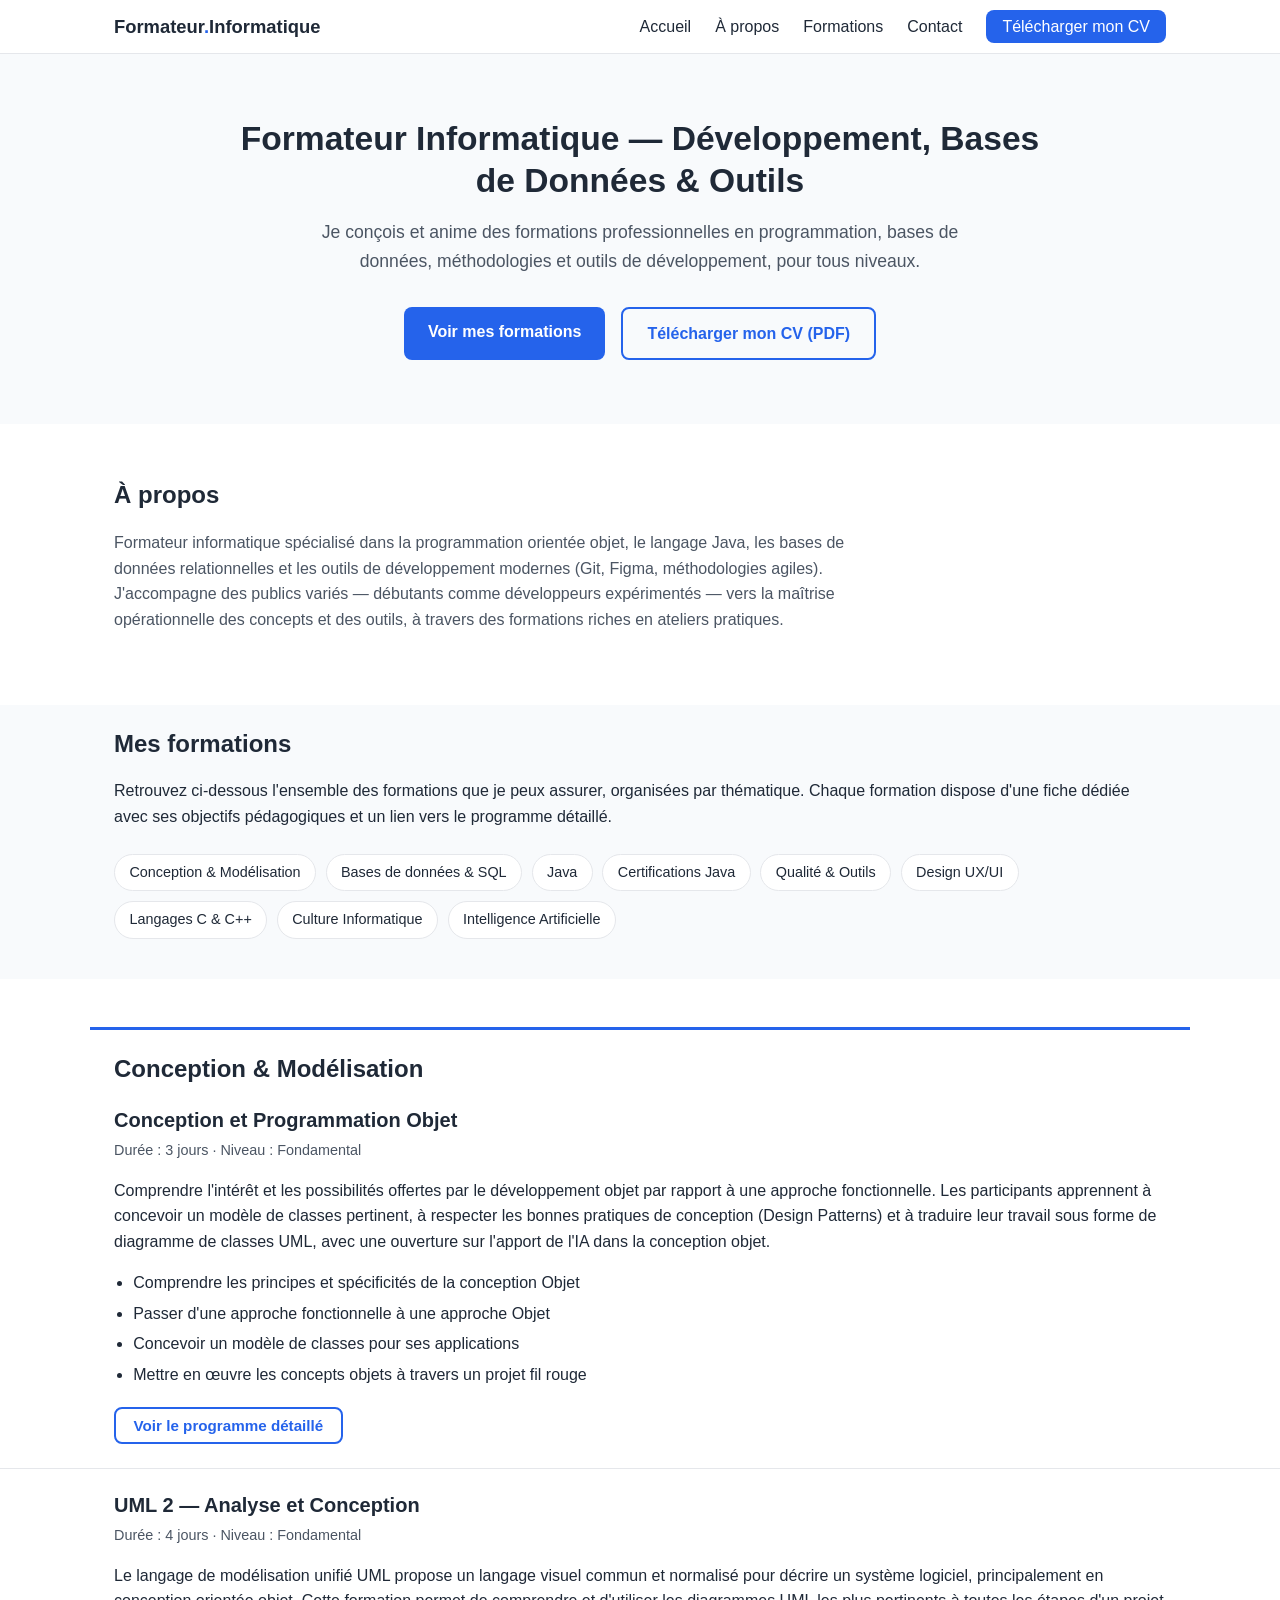
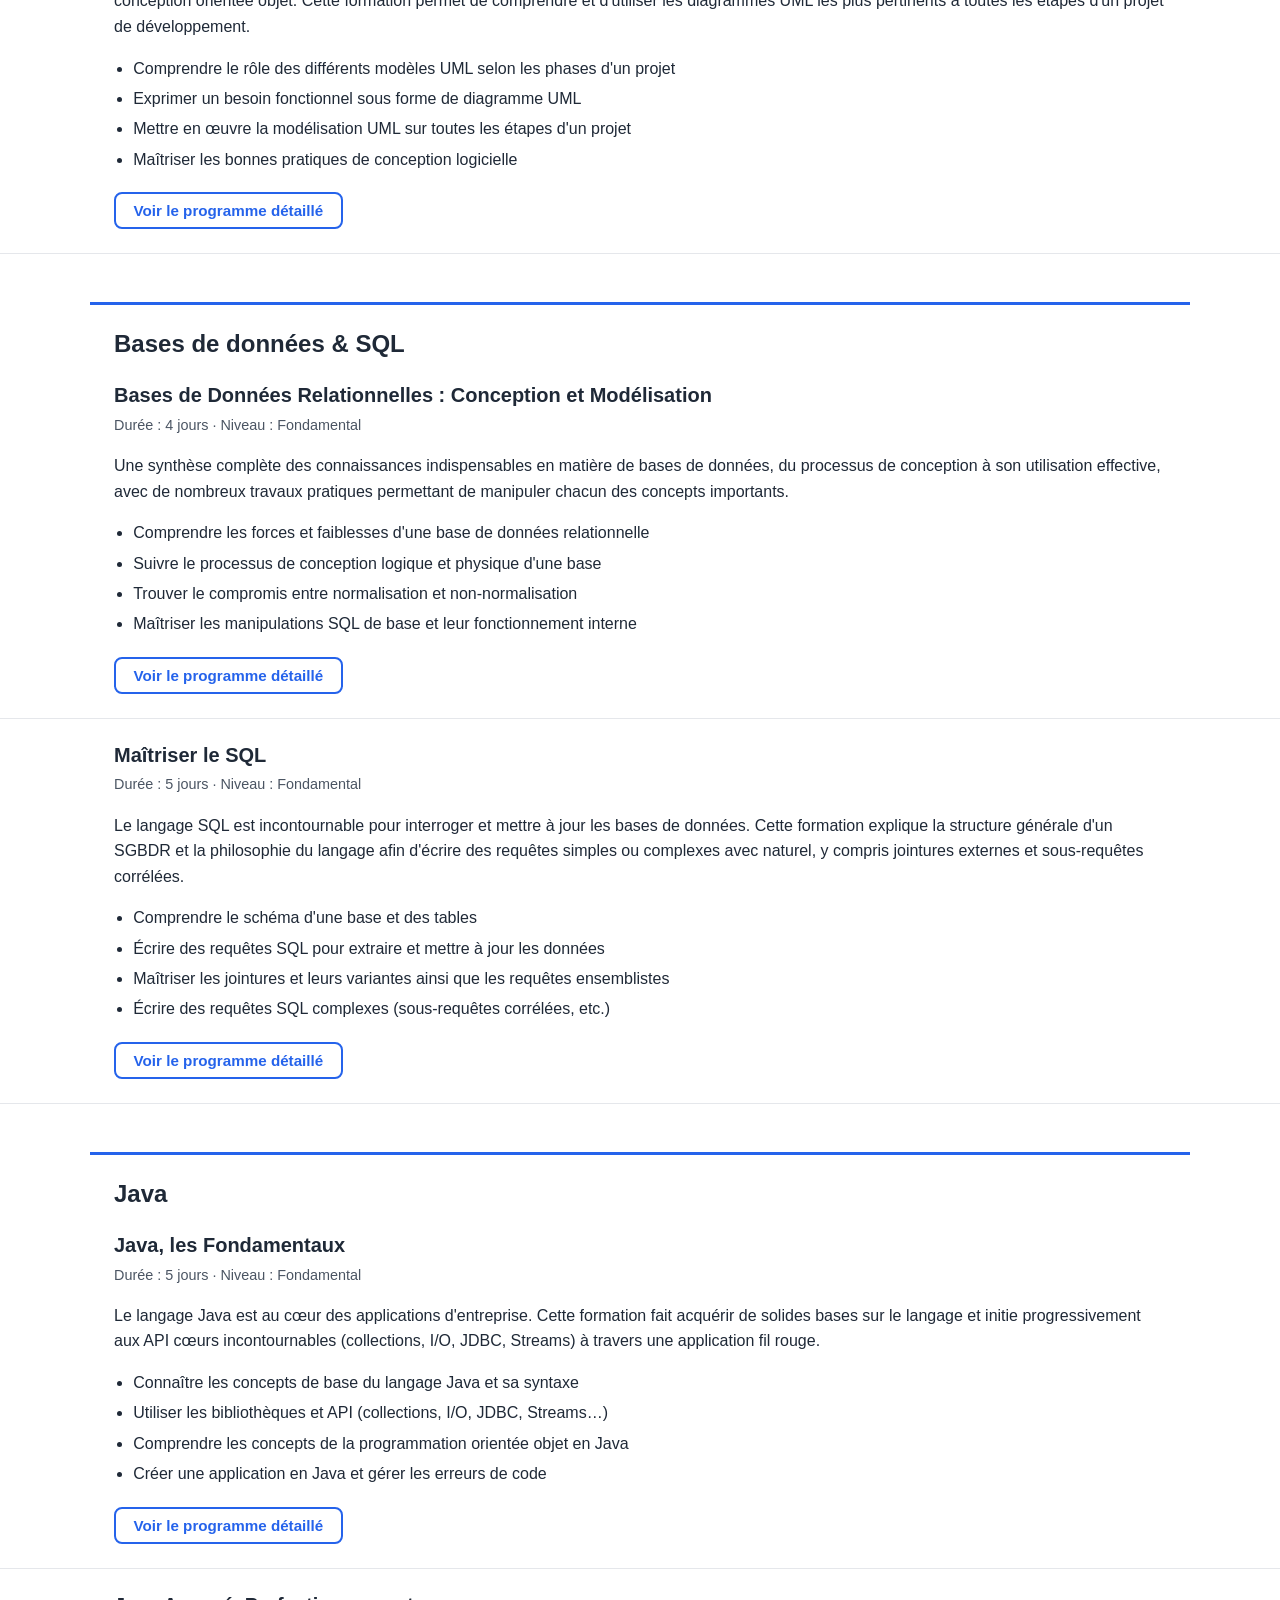
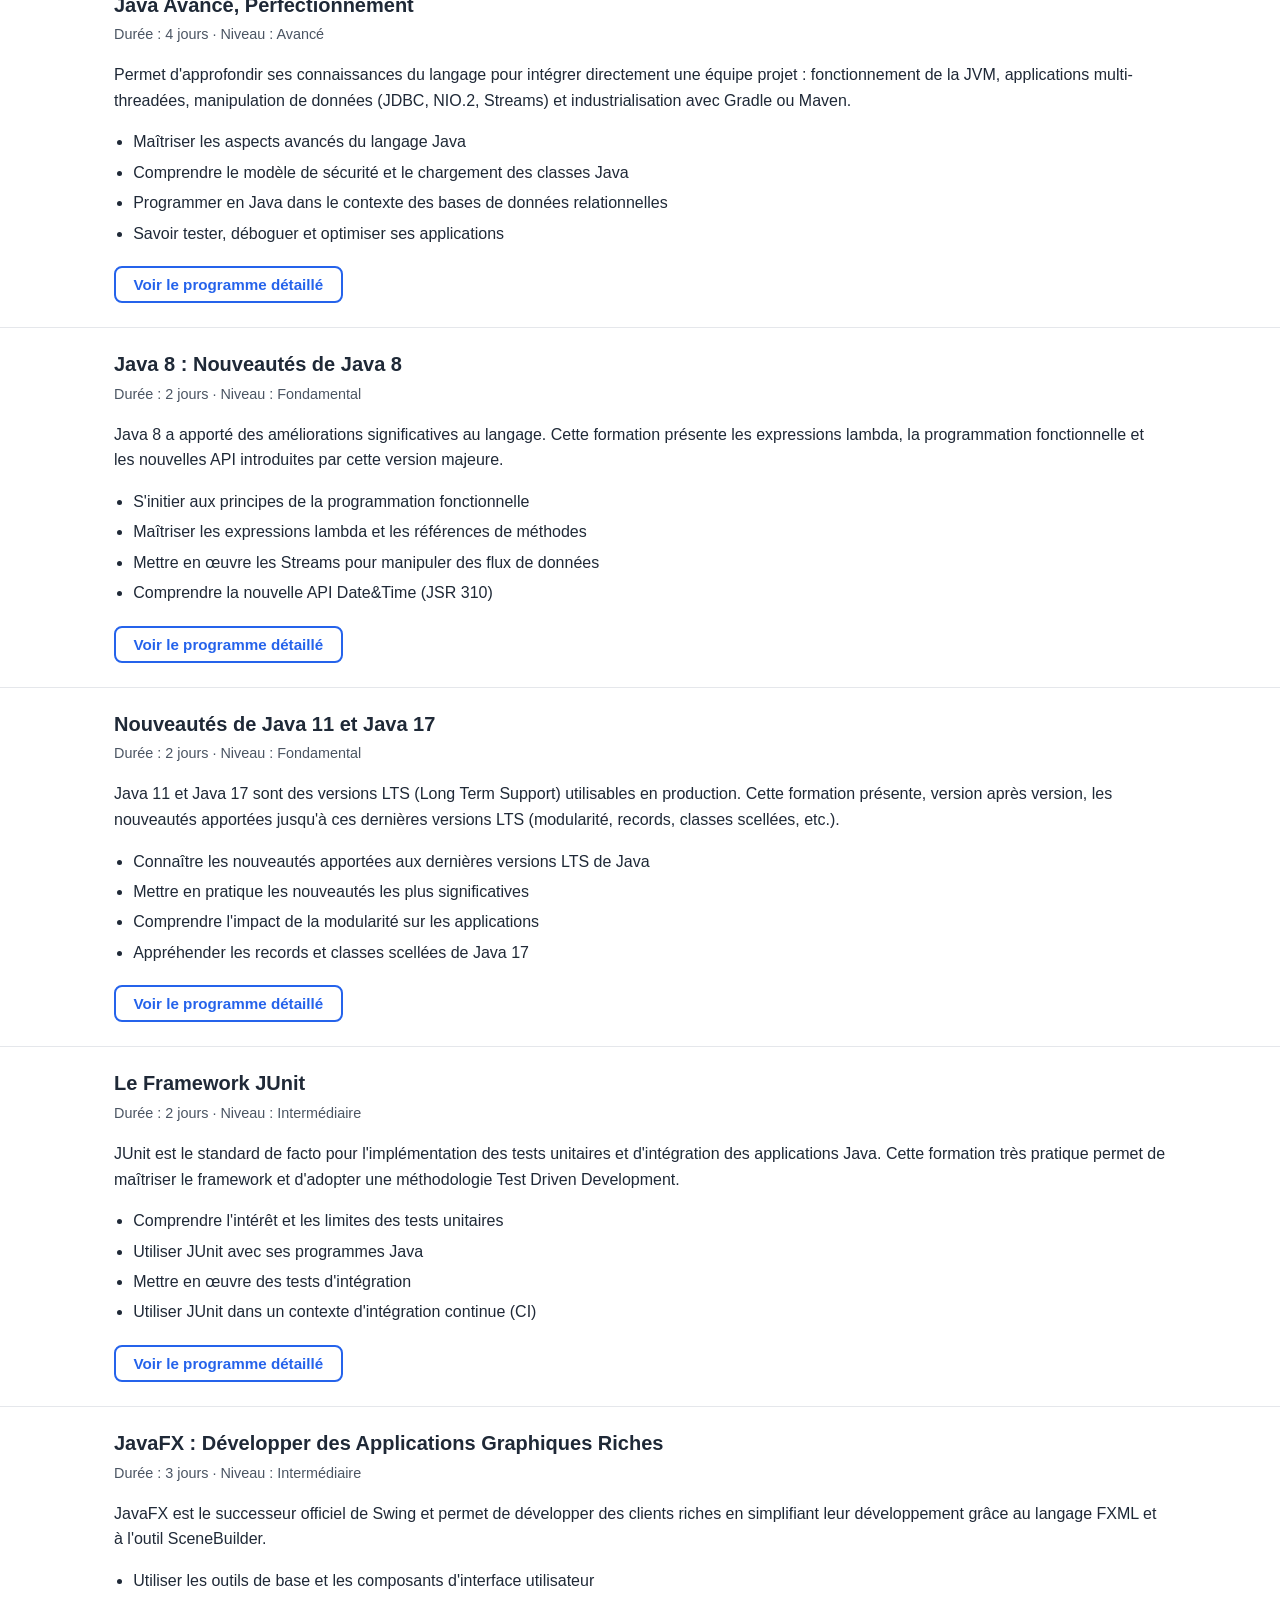
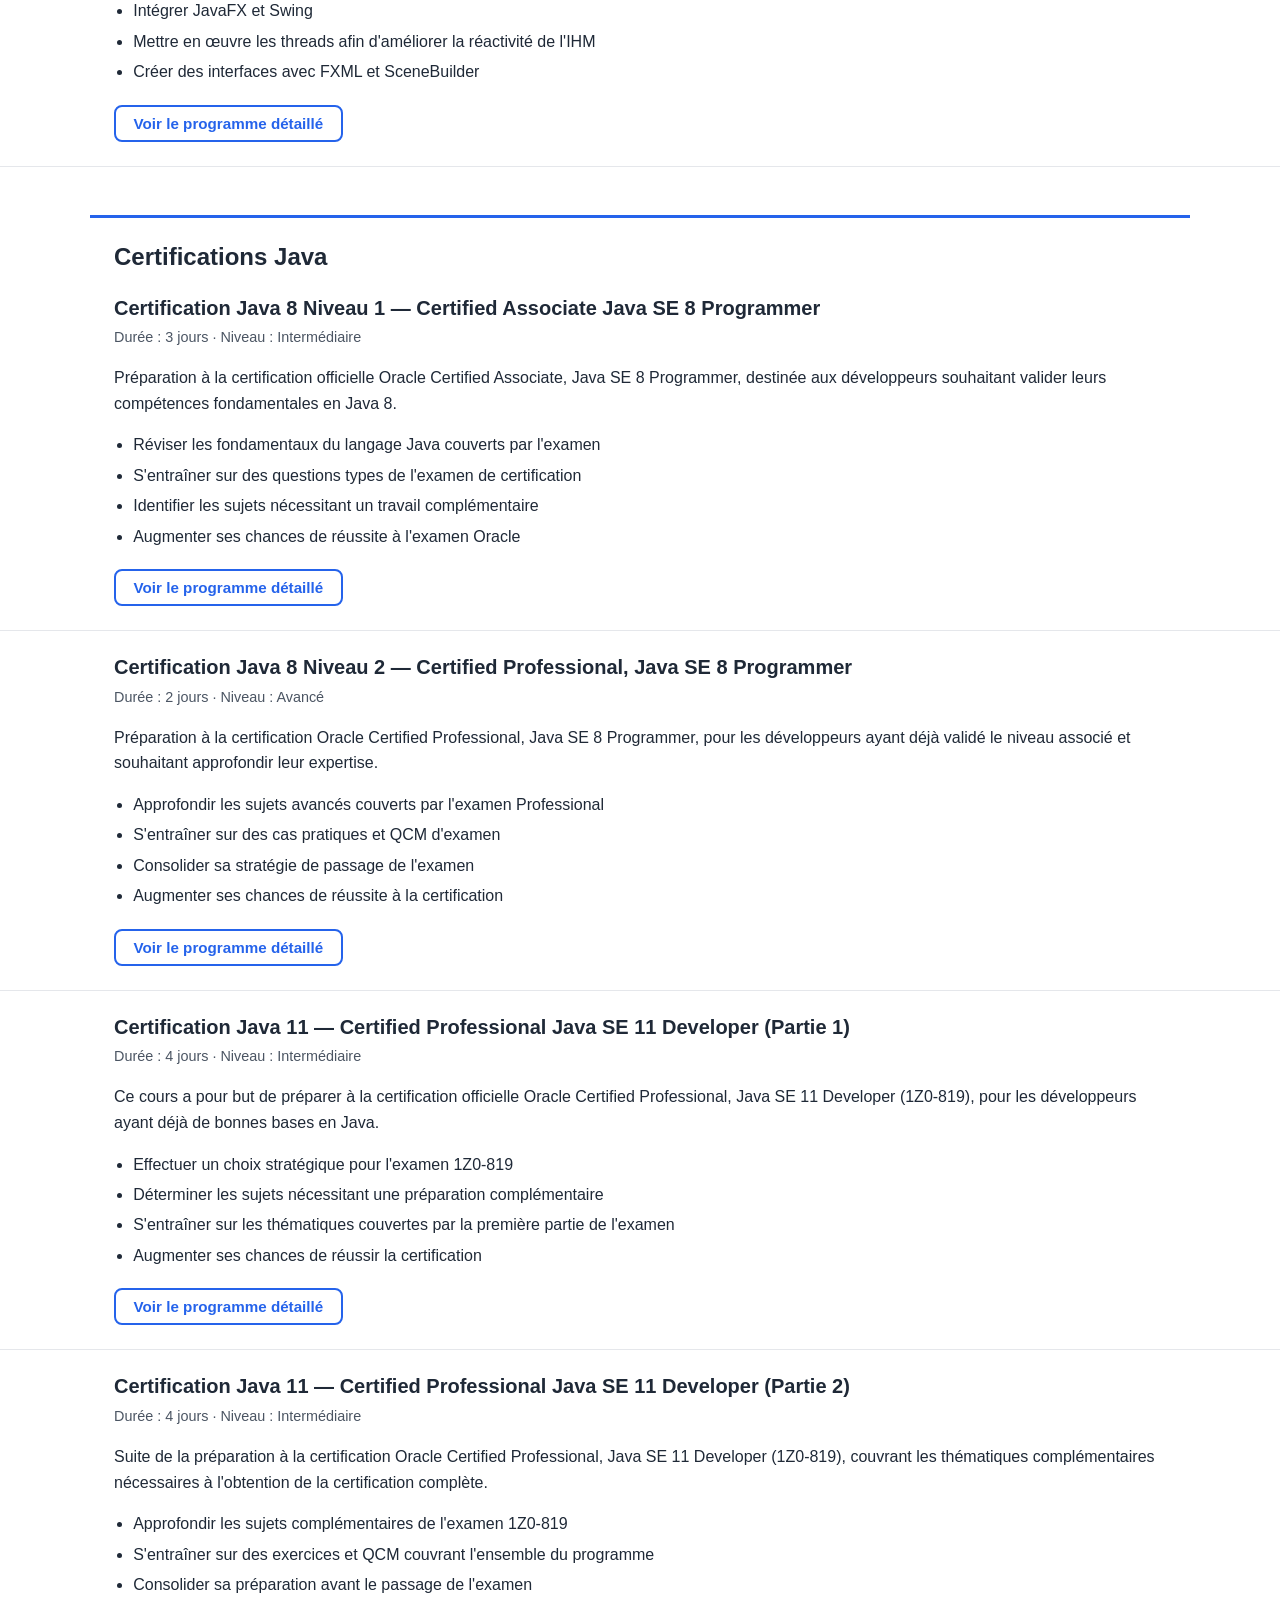
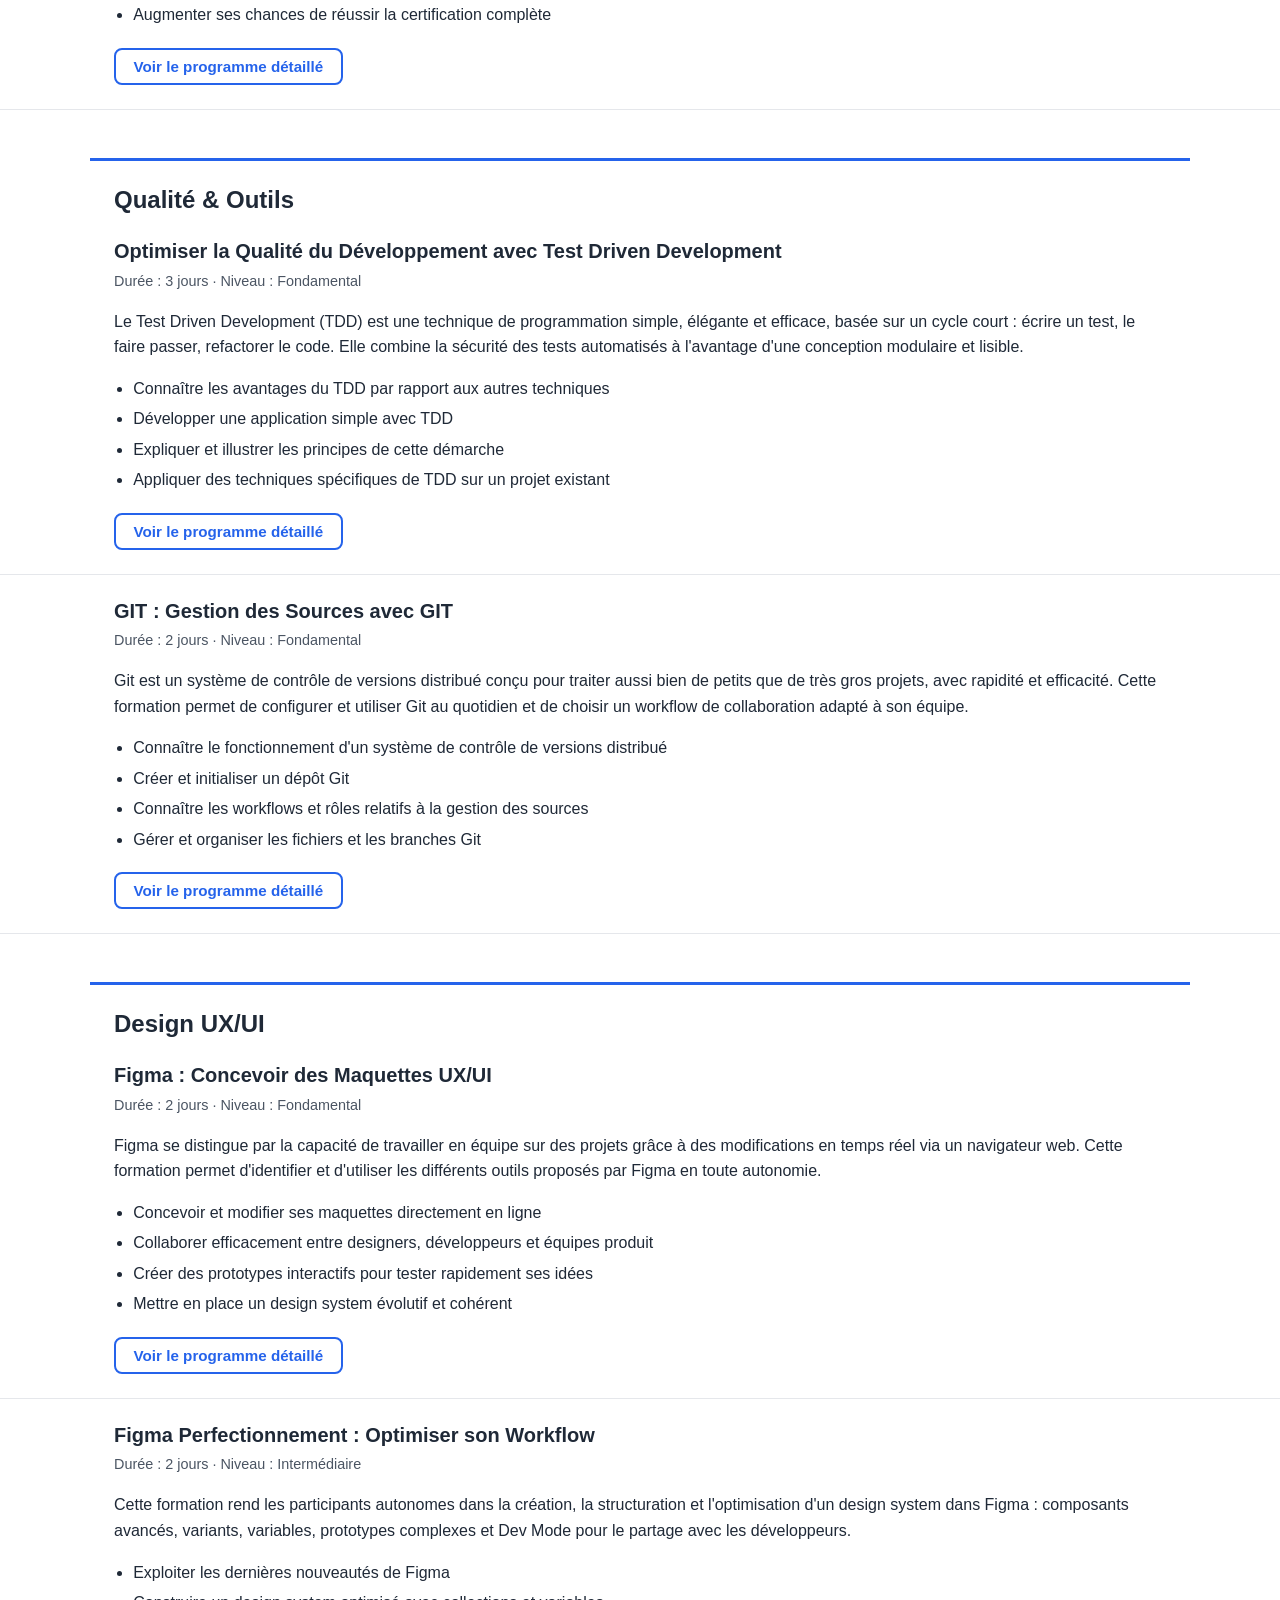
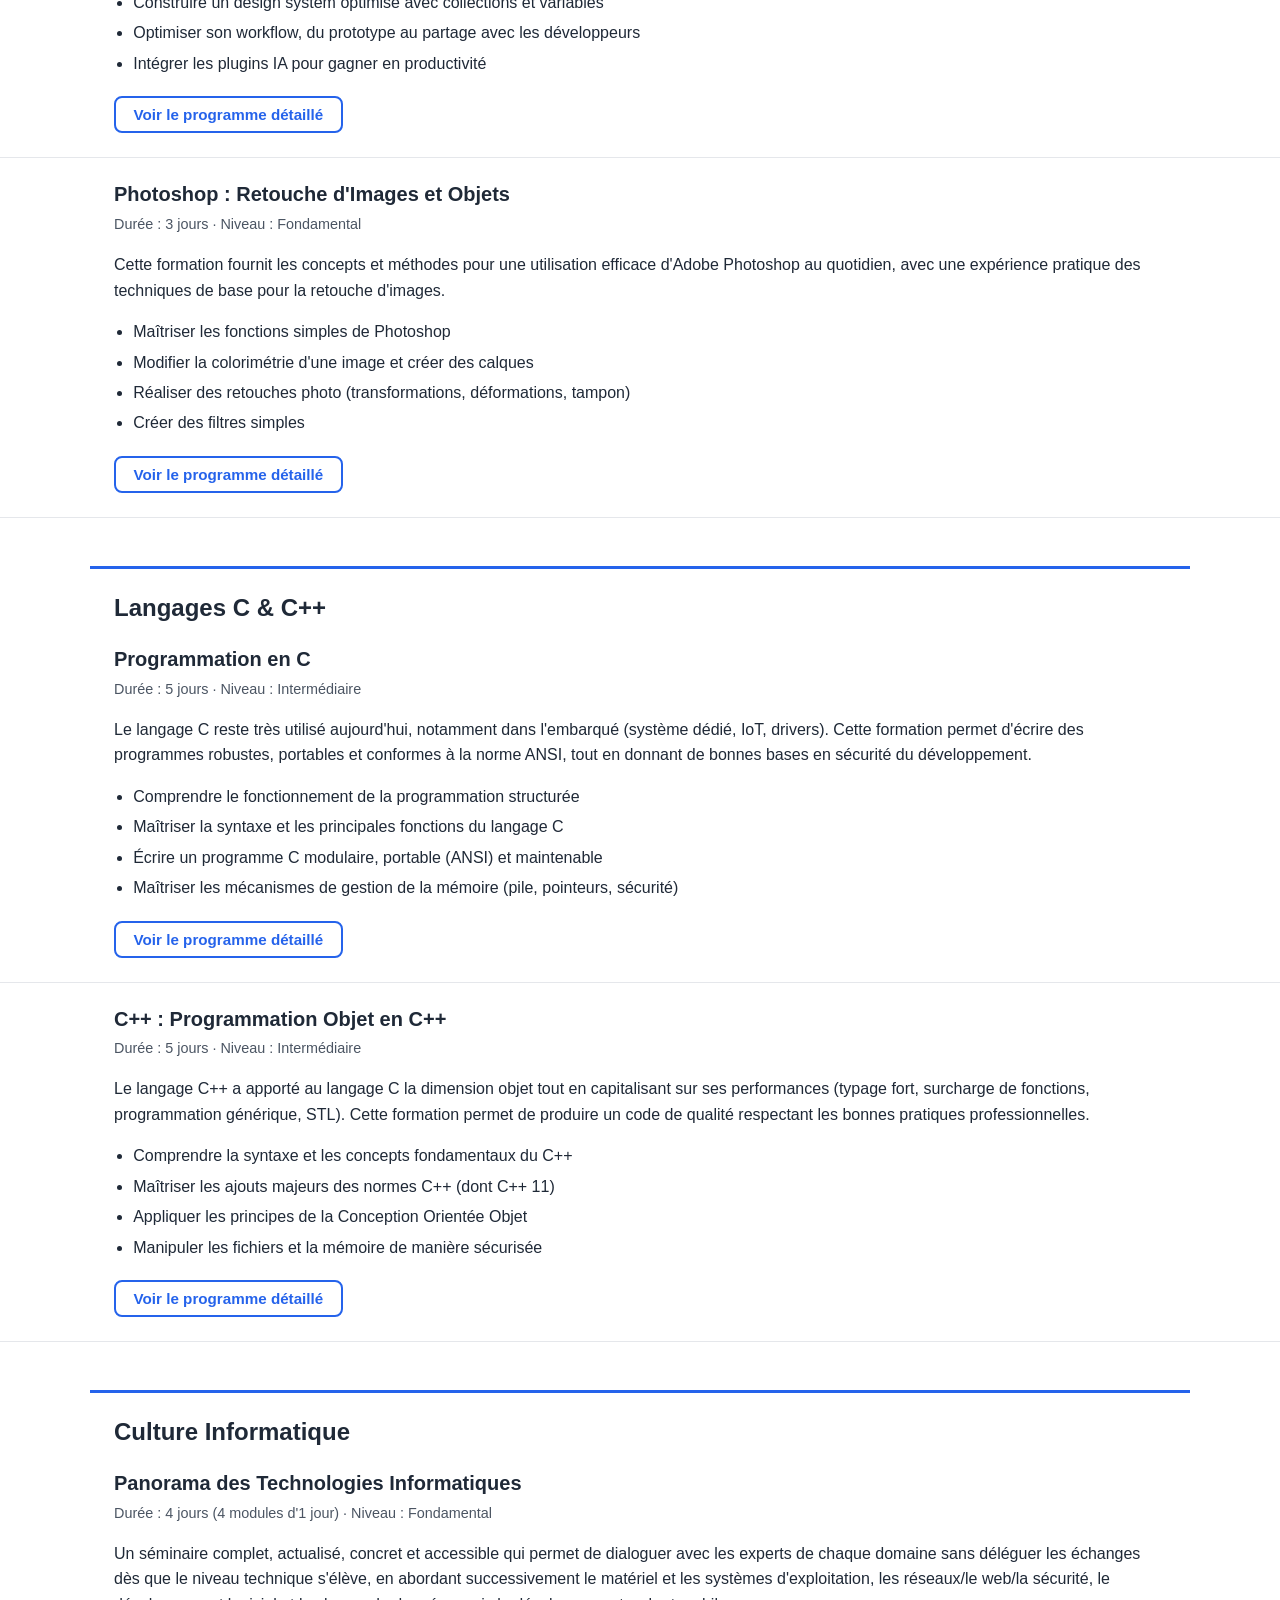
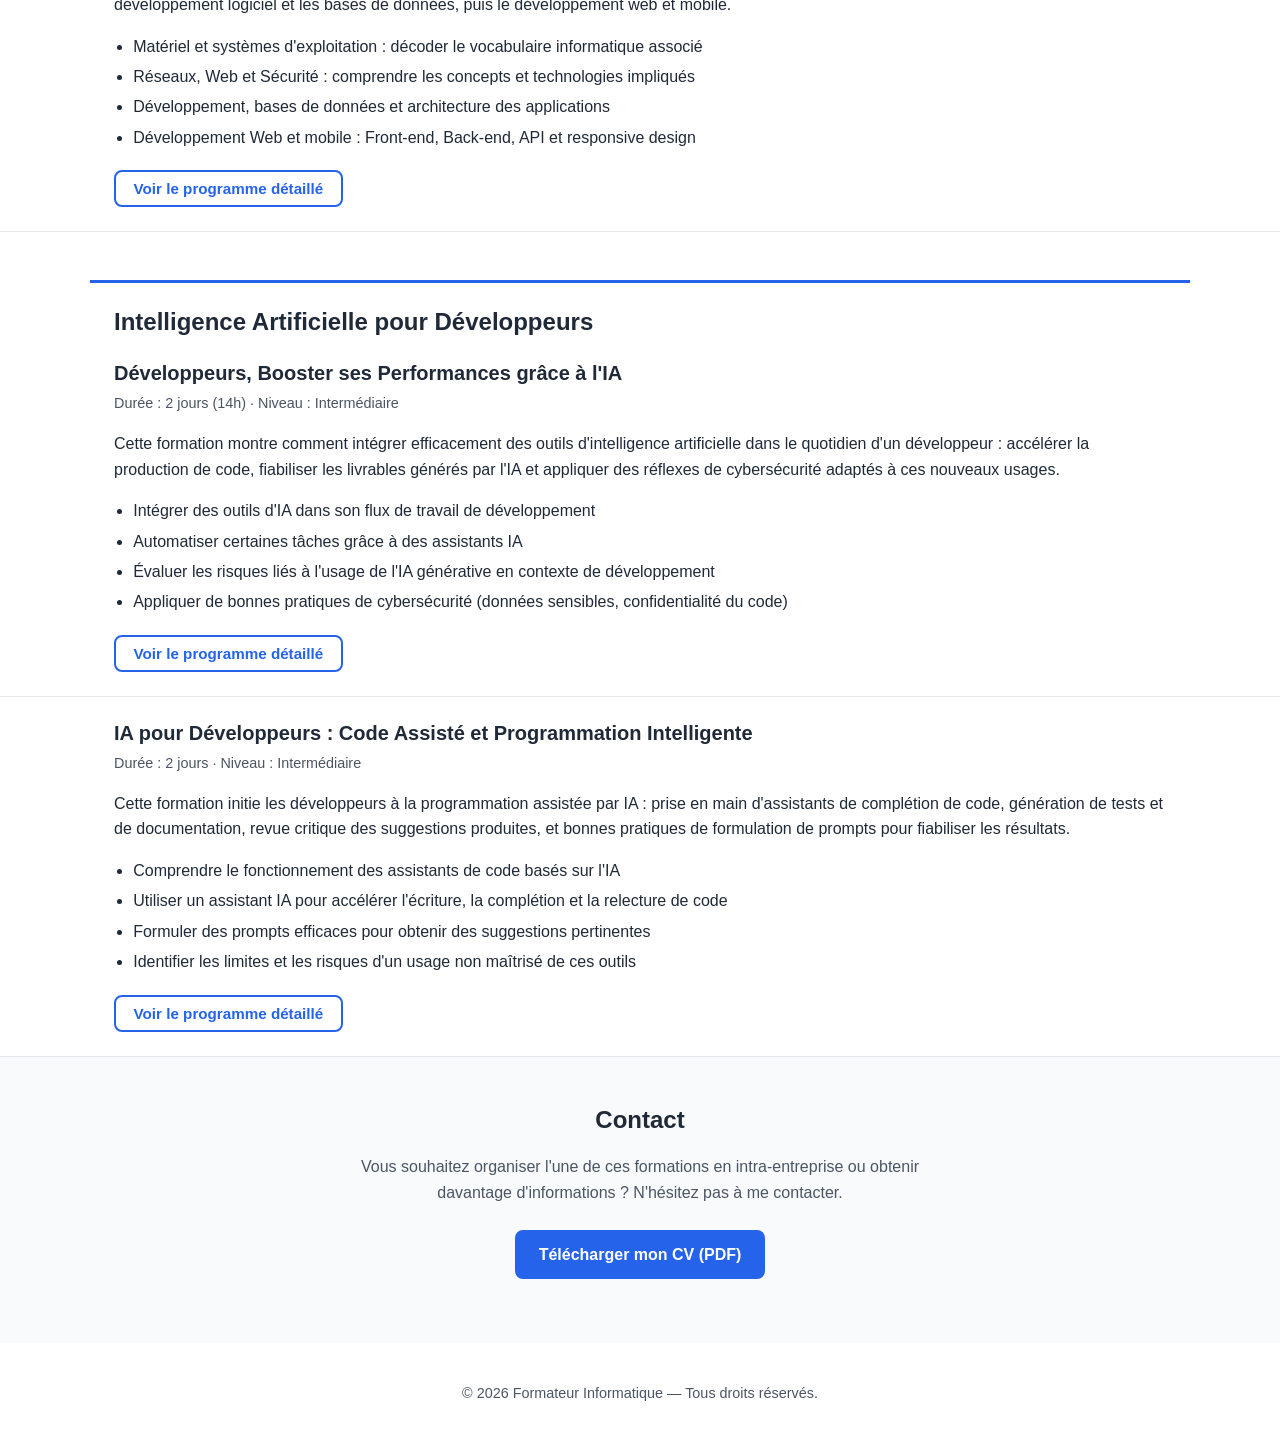
==== index.html @ cc4e3668 "Initial portfolio site" ====
<!DOCTYPE html>
<html lang="fr">
<head>
  <meta charset="UTF-8">
  <meta name="viewport" content="width=device-width, initial-scale=1.0">
  <title>Portfolio Formateur — Formations Informatiques</title>
  <meta name="description" content="Portfolio des formations informatiques dispensées : Programmation objet, Java, Bases de données, UML, Git, Figma, C/C++ et certifications.">
  <link rel="stylesheet" href="styles.css">
</head>
<body>
  <header class="site-header">
    <div class="container header-inner">
      <a href="#accueil" class="logo">Formateur<span>.</span>Informatique</a>
      <button class="nav-toggle" id="navToggle" aria-label="Ouvrir le menu" aria-expanded="false" aria-controls="primaryNav">
        <span></span><span></span><span></span>
      </button>
      <nav class="primary-nav" id="primaryNav" aria-label="Navigation principale">
        <ul>
          <li><a href="#accueil">Accueil</a></li>
          <li><a href="#a-propos">À propos</a></li>
          <li><a href="#formations">Formations</a></li>
          <li><a href="#contact">Contact</a></li>
          <li><a class="btn-cv" href="assets/cv/cv.pdf" download>Télécharger mon CV</a></li>
        </ul>
      </nav>
    </div>
  </header>

  <main id="main-content">
    <section id="accueil" class="hero">
      <div class="container">
        <h1>Formateur Informatique — Développement, Bases de Données &amp; Outils</h1>
        <p class="hero-subtitle">Je conçois et anime des formations professionnelles en programmation, bases de données, méthodologies et outils de développement, pour tous niveaux.</p>
        <div class="hero-actions">
          <a href="#formations" class="btn btn-primary">Voir mes formations</a>
          <a href="assets/cv/cv.pdf" class="btn btn-secondary" download>Télécharger mon CV (PDF)</a>
        </div>
      </div>
    </section>

    <section id="a-propos" class="about">
      <div class="container">
        <h2>À propos</h2>
        <p>Formateur informatique spécialisé dans la programmation orientée objet, le langage Java, les bases de données relationnelles et les outils de développement modernes (Git, Figma, méthodologies agiles). J'accompagne des publics variés — débutants comme développeurs expérimentés — vers la maîtrise opérationnelle des concepts et des outils, à travers des formations riches en ateliers pratiques.</p>
      </div>
    </section>

    <section id="formations" class="formations-intro">
      <div class="container">
        <h2>Mes formations</h2>
        <p>Retrouvez ci-dessous l'ensemble des formations que je peux assurer, organisées par thématique. Chaque formation dispose d'une fiche dédiée avec ses objectifs pédagogiques et un lien vers le programme détaillé.</p>

        <nav class="category-nav" aria-label="Catégories de formations">
          <ul>
            <li><a href="#cat-conception">Conception &amp; Modélisation</a></li>
            <li><a href="#cat-bdd">Bases de données &amp; SQL</a></li>
            <li><a href="#cat-java">Java</a></li>
            <li><a href="#cat-certifications">Certifications Java</a></li>
            <li><a href="#cat-qualite">Qualité &amp; Outils</a></li>
            <li><a href="#cat-design">Design UX/UI</a></li>
            <li><a href="#cat-c">Langages C &amp; C++</a></li>
            <li><a href="#cat-culture">Culture Informatique</a></li>
            <li><a href="#cat-ia">Intelligence Artificielle</a></li>
          </ul>
        </nav>
      </div>
    </section>

    <!-- ===================== CONCEPTION & MODÉLISATION ===================== -->
    <h2 id="cat-conception" class="category-title container">Conception &amp; Modélisation</h2>

    <section id="programmation-objet" class="training">
      <div class="container">
        <h3>Conception et Programmation Objet</h3>
        <p class="training-meta"><span>Durée : 3 jours</span> · <span>Niveau : Fondamental</span></p>
        <p>Comprendre l'intérêt et les possibilités offertes par le développement objet par rapport à une approche fonctionnelle. Les participants apprennent à concevoir un modèle de classes pertinent, à respecter les bonnes pratiques de conception (Design Patterns) et à traduire leur travail sous forme de diagramme de classes UML, avec une ouverture sur l'apport de l'IA dans la conception objet.</p>
        <ul class="training-objectives">
          <li>Comprendre les principes et spécificités de la conception Objet</li>
          <li>Passer d'une approche fonctionnelle à une approche Objet</li>
          <li>Concevoir un modèle de classes pour ses applications</li>
          <li>Mettre en œuvre les concepts objets à travers un projet fil rouge</li>
        </ul>
        <button type="button" class="training-link" data-training="programmation-objet">Voir le programme détaillé</button>
      </div>
    </section>

    <section id="uml" class="training">
      <div class="container">
        <h3>UML 2 — Analyse et Conception</h3>
        <p class="training-meta"><span>Durée : 4 jours</span> · <span>Niveau : Fondamental</span></p>
        <p>Le langage de modélisation unifié UML propose un langage visuel commun et normalisé pour décrire un système logiciel, principalement en conception orientée objet. Cette formation permet de comprendre et d'utiliser les diagrammes UML les plus pertinents à toutes les étapes d'un projet de développement.</p>
        <ul class="training-objectives">
          <li>Comprendre le rôle des différents modèles UML selon les phases d'un projet</li>
          <li>Exprimer un besoin fonctionnel sous forme de diagramme UML</li>
          <li>Mettre en œuvre la modélisation UML sur toutes les étapes d'un projet</li>
          <li>Maîtriser les bonnes pratiques de conception logicielle</li>
        </ul>
        <button type="button" class="training-link" data-training="uml">Voir le programme détaillé</button>
      </div>
    </section>

    <!-- ===================== BASES DE DONNÉES & SQL ===================== -->
    <h2 id="cat-bdd" class="category-title container">Bases de données &amp; SQL</h2>

    <section id="bases-donnees" class="training">
      <div class="container">
        <h3>Bases de Données Relationnelles : Conception et Modélisation</h3>
        <p class="training-meta"><span>Durée : 4 jours</span> · <span>Niveau : Fondamental</span></p>
        <p>Une synthèse complète des connaissances indispensables en matière de bases de données, du processus de conception à son utilisation effective, avec de nombreux travaux pratiques permettant de manipuler chacun des concepts importants.</p>
        <ul class="training-objectives">
          <li>Comprendre les forces et faiblesses d'une base de données relationnelle</li>
          <li>Suivre le processus de conception logique et physique d'une base</li>
          <li>Trouver le compromis entre normalisation et non-normalisation</li>
          <li>Maîtriser les manipulations SQL de base et leur fonctionnement interne</li>
        </ul>
        <button type="button" class="training-link" data-training="bases-donnees">Voir le programme détaillé</button>
      </div>
    </section>

    <section id="sql" class="training">
      <div class="container">
        <h3>Maîtriser le SQL</h3>
        <p class="training-meta"><span>Durée : 5 jours</span> · <span>Niveau : Fondamental</span></p>
        <p>Le langage SQL est incontournable pour interroger et mettre à jour les bases de données. Cette formation explique la structure générale d'un SGBDR et la philosophie du langage afin d'écrire des requêtes simples ou complexes avec naturel, y compris jointures externes et sous-requêtes corrélées.</p>
        <ul class="training-objectives">
          <li>Comprendre le schéma d'une base et des tables</li>
          <li>Écrire des requêtes SQL pour extraire et mettre à jour les données</li>
          <li>Maîtriser les jointures et leurs variantes ainsi que les requêtes ensemblistes</li>
          <li>Écrire des requêtes SQL complexes (sous-requêtes corrélées, etc.)</li>
        </ul>
        <button type="button" class="training-link" data-training="sql">Voir le programme détaillé</button>
      </div>
    </section>

    <!-- ===================== JAVA ===================== -->
    <h2 id="cat-java" class="category-title container">Java</h2>

    <section id="java-fondamentaux" class="training">
      <div class="container">
        <h3>Java, les Fondamentaux</h3>
        <p class="training-meta"><span>Durée : 5 jours</span> · <span>Niveau : Fondamental</span></p>
        <p>Le langage Java est au cœur des applications d'entreprise. Cette formation fait acquérir de solides bases sur le langage et initie progressivement aux API cœurs incontournables (collections, I/O, JDBC, Streams) à travers une application fil rouge.</p>
        <ul class="training-objectives">
          <li>Connaître les concepts de base du langage Java et sa syntaxe</li>
          <li>Utiliser les bibliothèques et API (collections, I/O, JDBC, Streams…)</li>
          <li>Comprendre les concepts de la programmation orientée objet en Java</li>
          <li>Créer une application en Java et gérer les erreurs de code</li>
        </ul>
        <button type="button" class="training-link" data-training="java-fondamentaux">Voir le programme détaillé</button>
      </div>
    </section>

    <section id="java-avance" class="training">
      <div class="container">
        <h3>Java Avancé, Perfectionnement</h3>
        <p class="training-meta"><span>Durée : 4 jours</span> · <span>Niveau : Avancé</span></p>
        <p>Permet d'approfondir ses connaissances du langage pour intégrer directement une équipe projet : fonctionnement de la JVM, applications multi-threadées, manipulation de données (JDBC, NIO.2, Streams) et industrialisation avec Gradle ou Maven.</p>
        <ul class="training-objectives">
          <li>Maîtriser les aspects avancés du langage Java</li>
          <li>Comprendre le modèle de sécurité et le chargement des classes Java</li>
          <li>Programmer en Java dans le contexte des bases de données relationnelles</li>
          <li>Savoir tester, déboguer et optimiser ses applications</li>
        </ul>
        <button type="button" class="training-link" data-training="java-avance">Voir le programme détaillé</button>
      </div>
    </section>

    <section id="java-8" class="training">
      <div class="container">
        <h3>Java 8 : Nouveautés de Java 8</h3>
        <p class="training-meta"><span>Durée : 2 jours</span> · <span>Niveau : Fondamental</span></p>
        <p>Java 8 a apporté des améliorations significatives au langage. Cette formation présente les expressions lambda, la programmation fonctionnelle et les nouvelles API introduites par cette version majeure.</p>
        <ul class="training-objectives">
          <li>S'initier aux principes de la programmation fonctionnelle</li>
          <li>Maîtriser les expressions lambda et les références de méthodes</li>
          <li>Mettre en œuvre les Streams pour manipuler des flux de données</li>
          <li>Comprendre la nouvelle API Date&amp;Time (JSR 310)</li>
        </ul>
        <button type="button" class="training-link" data-training="java-8">Voir le programme détaillé</button>
      </div>
    </section>

    <section id="java-11-17" class="training">
      <div class="container">
        <h3>Nouveautés de Java 11 et Java 17</h3>
        <p class="training-meta"><span>Durée : 2 jours</span> · <span>Niveau : Fondamental</span></p>
        <p>Java 11 et Java 17 sont des versions LTS (Long Term Support) utilisables en production. Cette formation présente, version après version, les nouveautés apportées jusqu'à ces dernières versions LTS (modularité, records, classes scellées, etc.).</p>
        <ul class="training-objectives">
          <li>Connaître les nouveautés apportées aux dernières versions LTS de Java</li>
          <li>Mettre en pratique les nouveautés les plus significatives</li>
          <li>Comprendre l'impact de la modularité sur les applications</li>
          <li>Appréhender les records et classes scellées de Java 17</li>
        </ul>
        <button type="button" class="training-link" data-training="java-11-17">Voir le programme détaillé</button>
      </div>
    </section>

    <section id="junit" class="training">
      <div class="container">
        <h3>Le Framework JUnit</h3>
        <p class="training-meta"><span>Durée : 2 jours</span> · <span>Niveau : Intermédiaire</span></p>
        <p>JUnit est le standard de facto pour l'implémentation des tests unitaires et d'intégration des applications Java. Cette formation très pratique permet de maîtriser le framework et d'adopter une méthodologie Test Driven Development.</p>
        <ul class="training-objectives">
          <li>Comprendre l'intérêt et les limites des tests unitaires</li>
          <li>Utiliser JUnit avec ses programmes Java</li>
          <li>Mettre en œuvre des tests d'intégration</li>
          <li>Utiliser JUnit dans un contexte d'intégration continue (CI)</li>
        </ul>
        <button type="button" class="training-link" data-training="junit">Voir le programme détaillé</button>
      </div>
    </section>

    <section id="javafx" class="training">
      <div class="container">
        <h3>JavaFX : Développer des Applications Graphiques Riches</h3>
        <p class="training-meta"><span>Durée : 3 jours</span> · <span>Niveau : Intermédiaire</span></p>
        <p>JavaFX est le successeur officiel de Swing et permet de développer des clients riches en simplifiant leur développement grâce au langage FXML et à l'outil SceneBuilder.</p>
        <ul class="training-objectives">
          <li>Utiliser les outils de base et les composants d'interface utilisateur</li>
          <li>Intégrer JavaFX et Swing</li>
          <li>Mettre en œuvre les threads afin d'améliorer la réactivité de l'IHM</li>
          <li>Créer des interfaces avec FXML et SceneBuilder</li>
        </ul>
        <button type="button" class="training-link" data-training="javafx">Voir le programme détaillé</button>
      </div>
    </section>

    <!-- ===================== CERTIFICATIONS JAVA ===================== -->
    <h2 id="cat-certifications" class="category-title container">Certifications Java</h2>

    <section id="certification-java-8-niveau-1" class="training">
      <div class="container">
        <h3>Certification Java 8 Niveau 1 — Certified Associate Java SE 8 Programmer</h3>
        <p class="training-meta"><span>Durée : 3 jours</span> · <span>Niveau : Intermédiaire</span></p>
        <p>Préparation à la certification officielle Oracle Certified Associate, Java SE 8 Programmer, destinée aux développeurs souhaitant valider leurs compétences fondamentales en Java 8.</p>
        <ul class="training-objectives">
          <li>Réviser les fondamentaux du langage Java couverts par l'examen</li>
          <li>S'entraîner sur des questions types de l'examen de certification</li>
          <li>Identifier les sujets nécessitant un travail complémentaire</li>
          <li>Augmenter ses chances de réussite à l'examen Oracle</li>
        </ul>
        <button type="button" class="training-link" data-training="certification-java-8-niveau-1">Voir le programme détaillé</button>
      </div>
    </section>

    <section id="certification-java-8-niveau-2" class="training">
      <div class="container">
        <h3>Certification Java 8 Niveau 2 — Certified Professional, Java SE 8 Programmer</h3>
        <p class="training-meta"><span>Durée : 2 jours</span> · <span>Niveau : Avancé</span></p>
        <p>Préparation à la certification Oracle Certified Professional, Java SE 8 Programmer, pour les développeurs ayant déjà validé le niveau associé et souhaitant approfondir leur expertise.</p>
        <ul class="training-objectives">
          <li>Approfondir les sujets avancés couverts par l'examen Professional</li>
          <li>S'entraîner sur des cas pratiques et QCM d'examen</li>
          <li>Consolider sa stratégie de passage de l'examen</li>
          <li>Augmenter ses chances de réussite à la certification</li>
        </ul>
        <button type="button" class="training-link" data-training="certification-java-8-niveau-2">Voir le programme détaillé</button>
      </div>
    </section>

    <section id="certification-java-11-partie-1" class="training">
      <div class="container">
        <h3>Certification Java 11 — Certified Professional Java SE 11 Developer (Partie 1)</h3>
        <p class="training-meta"><span>Durée : 4 jours</span> · <span>Niveau : Intermédiaire</span></p>
        <p>Ce cours a pour but de préparer à la certification officielle Oracle Certified Professional, Java SE 11 Developer (1Z0-819), pour les développeurs ayant déjà de bonnes bases en Java.</p>
        <ul class="training-objectives">
          <li>Effectuer un choix stratégique pour l'examen 1Z0-819</li>
          <li>Déterminer les sujets nécessitant une préparation complémentaire</li>
          <li>S'entraîner sur les thématiques couvertes par la première partie de l'examen</li>
          <li>Augmenter ses chances de réussir la certification</li>
        </ul>
        <button type="button" class="training-link" data-training="certification-java-11-partie-1">Voir le programme détaillé</button>
      </div>
    </section>

    <section id="certification-java-11-partie-2" class="training">
      <div class="container">
        <h3>Certification Java 11 — Certified Professional Java SE 11 Developer (Partie 2)</h3>
        <p class="training-meta"><span>Durée : 4 jours</span> · <span>Niveau : Intermédiaire</span></p>
        <p>Suite de la préparation à la certification Oracle Certified Professional, Java SE 11 Developer (1Z0-819), couvrant les thématiques complémentaires nécessaires à l'obtention de la certification complète.</p>
        <ul class="training-objectives">
          <li>Approfondir les sujets complémentaires de l'examen 1Z0-819</li>
          <li>S'entraîner sur des exercices et QCM couvrant l'ensemble du programme</li>
          <li>Consolider sa préparation avant le passage de l'examen</li>
          <li>Augmenter ses chances de réussir la certification complète</li>
        </ul>
        <button type="button" class="training-link" data-training="certification-java-11-partie-2">Voir le programme détaillé</button>
      </div>
    </section>

    <!-- ===================== QUALITÉ & OUTILS ===================== -->
    <h2 id="cat-qualite" class="category-title container">Qualité &amp; Outils</h2>

    <section id="tdd" class="training">
      <div class="container">
        <h3>Optimiser la Qualité du Développement avec Test Driven Development</h3>
        <p class="training-meta"><span>Durée : 3 jours</span> · <span>Niveau : Fondamental</span></p>
        <p>Le Test Driven Development (TDD) est une technique de programmation simple, élégante et efficace, basée sur un cycle court : écrire un test, le faire passer, refactorer le code. Elle combine la sécurité des tests automatisés à l'avantage d'une conception modulaire et lisible.</p>
        <ul class="training-objectives">
          <li>Connaître les avantages du TDD par rapport aux autres techniques</li>
          <li>Développer une application simple avec TDD</li>
          <li>Expliquer et illustrer les principes de cette démarche</li>
          <li>Appliquer des techniques spécifiques de TDD sur un projet existant</li>
        </ul>
        <button type="button" class="training-link" data-training="tdd">Voir le programme détaillé</button>
      </div>
    </section>

    <section id="git" class="training">
      <div class="container">
        <h3>GIT : Gestion des Sources avec GIT</h3>
        <p class="training-meta"><span>Durée : 2 jours</span> · <span>Niveau : Fondamental</span></p>
        <p>Git est un système de contrôle de versions distribué conçu pour traiter aussi bien de petits que de très gros projets, avec rapidité et efficacité. Cette formation permet de configurer et utiliser Git au quotidien et de choisir un workflow de collaboration adapté à son équipe.</p>
        <ul class="training-objectives">
          <li>Connaître le fonctionnement d'un système de contrôle de versions distribué</li>
          <li>Créer et initialiser un dépôt Git</li>
          <li>Connaître les workflows et rôles relatifs à la gestion des sources</li>
          <li>Gérer et organiser les fichiers et les branches Git</li>
        </ul>
        <button type="button" class="training-link" data-training="git">Voir le programme détaillé</button>
      </div>
    </section>

    <!-- ===================== DESIGN UX/UI ===================== -->
    <h2 id="cat-design" class="category-title container">Design UX/UI</h2>

    <section id="figma" class="training">
      <div class="container">
        <h3>Figma : Concevoir des Maquettes UX/UI</h3>
        <p class="training-meta"><span>Durée : 2 jours</span> · <span>Niveau : Fondamental</span></p>
        <p>Figma se distingue par la capacité de travailler en équipe sur des projets grâce à des modifications en temps réel via un navigateur web. Cette formation permet d'identifier et d'utiliser les différents outils proposés par Figma en toute autonomie.</p>
        <ul class="training-objectives">
          <li>Concevoir et modifier ses maquettes directement en ligne</li>
          <li>Collaborer efficacement entre designers, développeurs et équipes produit</li>
          <li>Créer des prototypes interactifs pour tester rapidement ses idées</li>
          <li>Mettre en place un design system évolutif et cohérent</li>
        </ul>
        <button type="button" class="training-link" data-training="figma">Voir le programme détaillé</button>
      </div>
    </section>

    <section id="figma-perfectionnement" class="training">
      <div class="container">
        <h3>Figma Perfectionnement : Optimiser son Workflow</h3>
        <p class="training-meta"><span>Durée : 2 jours</span> · <span>Niveau : Intermédiaire</span></p>
        <p>Cette formation rend les participants autonomes dans la création, la structuration et l'optimisation d'un design system dans Figma : composants avancés, variants, variables, prototypes complexes et Dev Mode pour le partage avec les développeurs.</p>
        <ul class="training-objectives">
          <li>Exploiter les dernières nouveautés de Figma</li>
          <li>Construire un design system optimisé avec collections et variables</li>
          <li>Optimiser son workflow, du prototype au partage avec les développeurs</li>
          <li>Intégrer les plugins IA pour gagner en productivité</li>
        </ul>
        <button type="button" class="training-link" data-training="figma-perfectionnement">Voir le programme détaillé</button>
      </div>
    </section>

    <section id="photoshop" class="training">
      <div class="container">
        <h3>Photoshop : Retouche d'Images et Objets</h3>
        <p class="training-meta"><span>Durée : 3 jours</span> · <span>Niveau : Fondamental</span></p>
        <p>Cette formation fournit les concepts et méthodes pour une utilisation efficace d'Adobe Photoshop au quotidien, avec une expérience pratique des techniques de base pour la retouche d'images.</p>
        <ul class="training-objectives">
          <li>Maîtriser les fonctions simples de Photoshop</li>
          <li>Modifier la colorimétrie d'une image et créer des calques</li>
          <li>Réaliser des retouches photo (transformations, déformations, tampon)</li>
          <li>Créer des filtres simples</li>
        </ul>
        <button type="button" class="training-link" data-training="photoshop">Voir le programme détaillé</button>
      </div>
    </section>

    <!-- ===================== LANGAGES C & C++ ===================== -->
    <h2 id="cat-c" class="category-title container">Langages C &amp; C++</h2>

    <section id="langage-c" class="training">
      <div class="container">
        <h3>Programmation en C</h3>
        <p class="training-meta"><span>Durée : 5 jours</span> · <span>Niveau : Intermédiaire</span></p>
        <p>Le langage C reste très utilisé aujourd'hui, notamment dans l'embarqué (système dédié, IoT, drivers). Cette formation permet d'écrire des programmes robustes, portables et conformes à la norme ANSI, tout en donnant de bonnes bases en sécurité du développement.</p>
        <ul class="training-objectives">
          <li>Comprendre le fonctionnement de la programmation structurée</li>
          <li>Maîtriser la syntaxe et les principales fonctions du langage C</li>
          <li>Écrire un programme C modulaire, portable (ANSI) et maintenable</li>
          <li>Maîtriser les mécanismes de gestion de la mémoire (pile, pointeurs, sécurité)</li>
        </ul>
        <button type="button" class="training-link" data-training="langage-c">Voir le programme détaillé</button>
      </div>
    </section>

    <section id="cpp" class="training">
      <div class="container">
        <h3>C++ : Programmation Objet en C++</h3>
        <p class="training-meta"><span>Durée : 5 jours</span> · <span>Niveau : Intermédiaire</span></p>
        <p>Le langage C++ a apporté au langage C la dimension objet tout en capitalisant sur ses performances (typage fort, surcharge de fonctions, programmation générique, STL). Cette formation permet de produire un code de qualité respectant les bonnes pratiques professionnelles.</p>
        <ul class="training-objectives">
          <li>Comprendre la syntaxe et les concepts fondamentaux du C++</li>
          <li>Maîtriser les ajouts majeurs des normes C++ (dont C++ 11)</li>
          <li>Appliquer les principes de la Conception Orientée Objet</li>
          <li>Manipuler les fichiers et la mémoire de manière sécurisée</li>
        </ul>
        <button type="button" class="training-link" data-training="cpp">Voir le programme détaillé</button>
      </div>
    </section>

    <!-- ===================== CULTURE INFORMATIQUE ===================== -->
    <h2 id="cat-culture" class="category-title container">Culture Informatique</h2>

    <section id="panorama-technologies-informatiques" class="training">
      <div class="container">
        <h3>Panorama des Technologies Informatiques</h3>
        <p class="training-meta"><span>Durée : 4 jours (4 modules d'1 jour)</span> · <span>Niveau : Fondamental</span></p>
        <p>Un séminaire complet, actualisé, concret et accessible qui permet de dialoguer avec les experts de chaque domaine sans déléguer les échanges dès que le niveau technique s'élève, en abordant successivement le matériel et les systèmes d'exploitation, les réseaux/le web/la sécurité, le développement logiciel et les bases de données, puis le développement web et mobile.</p>
        <ul class="training-objectives">
          <li>Matériel et systèmes d'exploitation : décoder le vocabulaire informatique associé</li>
          <li>Réseaux, Web et Sécurité : comprendre les concepts et technologies impliqués</li>
          <li>Développement, bases de données et architecture des applications</li>
          <li>Développement Web et mobile : Front-end, Back-end, API et responsive design</li>
        </ul>
        <button type="button" class="training-link" data-training="panorama-technologies-informatiques">Voir le programme détaillé</button>
      </div>
    </section>

    <!-- ===================== INTELLIGENCE ARTIFICIELLE ===================== -->
    <h2 id="cat-ia" class="category-title container">Intelligence Artificielle pour Développeurs</h2>

    <section id="ia-booster-performances" class="training">
      <div class="container">
        <h3>Développeurs, Booster ses Performances grâce à l'IA</h3>
        <p class="training-meta"><span>Durée : 2 jours (14h)</span> · <span>Niveau : Intermédiaire</span></p>
        <p>Cette formation montre comment intégrer efficacement des outils d'intelligence artificielle dans le quotidien d'un développeur : accélérer la production de code, fiabiliser les livrables générés par l'IA et appliquer des réflexes de cybersécurité adaptés à ces nouveaux usages.</p>
        <ul class="training-objectives">
          <li>Intégrer des outils d'IA dans son flux de travail de développement</li>
          <li>Automatiser certaines tâches grâce à des assistants IA</li>
          <li>Évaluer les risques liés à l'usage de l'IA générative en contexte de développement</li>
          <li>Appliquer de bonnes pratiques de cybersécurité (données sensibles, confidentialité du code)</li>
        </ul>
        <button type="button" class="training-link" data-training="ia-booster-performances">Voir le programme détaillé</button>
      </div>
    </section>

    <section id="ia-code-assiste" class="training">
      <div class="container">
        <h3>IA pour Développeurs : Code Assisté et Programmation Intelligente</h3>
        <p class="training-meta"><span>Durée : 2 jours</span> · <span>Niveau : Intermédiaire</span></p>
        <p>Cette formation initie les développeurs à la programmation assistée par IA : prise en main d'assistants de complétion de code, génération de tests et de documentation, revue critique des suggestions produites, et bonnes pratiques de formulation de prompts pour fiabiliser les résultats.</p>
        <ul class="training-objectives">
          <li>Comprendre le fonctionnement des assistants de code basés sur l'IA</li>
          <li>Utiliser un assistant IA pour accélérer l'écriture, la complétion et la relecture de code</li>
          <li>Formuler des prompts efficaces pour obtenir des suggestions pertinentes</li>
          <li>Identifier les limites et les risques d'un usage non maîtrisé de ces outils</li>
        </ul>
        <button type="button" class="training-link" data-training="ia-code-assiste">Voir le programme détaillé</button>
      </div>
    </section>

    <section id="contact" class="contact">
      <div class="container">
        <h2>Contact</h2>
        <p>Vous souhaitez organiser l'une de ces formations en intra-entreprise ou obtenir davantage d'informations ? N'hésitez pas à me contacter.</p>
        <a href="assets/cv/cv.pdf" class="btn btn-primary" download>Télécharger mon CV (PDF)</a>
      </div>
    </section>
  </main>

  <footer class="site-footer">
    <div class="container">
      <p>&copy; <span id="year"></span> Formateur Informatique — Tous droits réservés.</p>
    </div>
  </footer>

  <div class="modal-overlay" id="programModal" hidden>
    <div class="modal" role="dialog" aria-modal="true" aria-labelledby="modalTitle">
      <button type="button" class="modal-close" id="modalClose" aria-label="Fermer la fenêtre">&times;</button>
      <h3 id="modalTitle"></h3>
      <p class="modal-meta" id="modalMeta"></p>
      <div class="modal-body" id="modalBody"></div>
    </div>
  </div>

  <script src="script.js"></script>
</body>
</html>
---- styles.css ----
/* ===== Variables ===== */
:root {
  --color-primary: #2563eb;
  --color-primary-dark: #1d4ed8;
  --color-text: #1f2937;
  --color-text-light: #4b5563;
  --color-bg: #ffffff;
  --color-bg-alt: #f8fafc;
  --color-border: #e5e7eb;
  --max-width: 1100px;
  --radius: 8px;
}

/* ===== Reset & Base ===== */
* {
  box-sizing: border-box;
}

body {
  margin: 0;
  font-family: "Segoe UI", Roboto, Helvetica, Arial, sans-serif;
  color: var(--color-text);
  background: var(--color-bg);
  line-height: 1.6;
}

h1, h2, h3 {
  line-height: 1.25;
  margin-top: 0;
}

a {
  color: var(--color-primary);
}

.container {
  max-width: var(--max-width);
  margin: 0 auto;
  padding: 0 1.5rem;
}

/* ===== Header / Nav ===== */
.site-header {
  position: sticky;
  top: 0;
  z-index: 100;
  background: var(--color-bg);
  border-bottom: 1px solid var(--color-border);
}

.header-inner {
  display: flex;
  align-items: center;
  justify-content: space-between;
  padding-top: 0.75rem;
  padding-bottom: 0.75rem;
}

.logo {
  font-weight: 700;
  font-size: 1.15rem;
  color: var(--color-text);
  text-decoration: none;
}

.logo span {
  color: var(--color-primary);
}

.primary-nav ul {
  list-style: none;
  display: flex;
  align-items: center;
  gap: 1.5rem;
  margin: 0;
  padding: 0;
}

.primary-nav a {
  text-decoration: none;
  color: var(--color-text);
  font-weight: 500;
}

.primary-nav a:hover,
.primary-nav a:focus-visible {
  color: var(--color-primary);
}

.btn-cv {
  background: var(--color-primary);
  color: #fff !important;
  padding: 0.5rem 1rem;
  border-radius: var(--radius);
}

.btn-cv:hover {
  background: var(--color-primary-dark);
}

.nav-toggle {
  display: none;
  flex-direction: column;
  gap: 4px;
  background: none;
  border: none;
  cursor: pointer;
  padding: 0.5rem;
}

.nav-toggle span {
  width: 24px;
  height: 2px;
  background: var(--color-text);
  display: block;
}

/* ===== Hero ===== */
.hero {
  background: var(--color-bg-alt);
  padding: 4rem 0;
  text-align: center;
}

.hero h1 {
  font-size: 2.1rem;
  max-width: 800px;
  margin: 0 auto 1rem;
}

.hero-subtitle {
  max-width: 650px;
  margin: 0 auto 2rem;
  color: var(--color-text-light);
  font-size: 1.1rem;
}

.hero-actions {
  display: flex;
  justify-content: center;
  gap: 1rem;
  flex-wrap: wrap;
}

.btn {
  display: inline-block;
  padding: 0.75rem 1.5rem;
  border-radius: var(--radius);
  text-decoration: none;
  font-weight: 600;
}

.btn-primary {
  background: var(--color-primary);
  color: #fff;
}

.btn-primary:hover {
  background: var(--color-primary-dark);
}

.btn-secondary {
  background: transparent;
  color: var(--color-primary);
  border: 2px solid var(--color-primary);
}

.btn-secondary:hover {
  background: var(--color-primary);
  color: #fff;
}

/* ===== About ===== */
.about {
  padding: 3.5rem 0;
}

.about p {
  max-width: 750px;
  color: var(--color-text-light);
}

/* ===== Formations intro & category nav ===== */
.formations-intro {
  padding: 1.5rem 0 2.5rem;
  background: var(--color-bg-alt);
}

.category-nav ul {
  list-style: none;
  display: flex;
  flex-wrap: wrap;
  gap: 0.6rem;
  padding: 0;
  margin: 1.5rem 0 0;
}

.category-nav a {
  display: inline-block;
  text-decoration: none;
  background: #fff;
  border: 1px solid var(--color-border);
  color: var(--color-text);
  padding: 0.4rem 0.9rem;
  border-radius: 999px;
  font-size: 0.9rem;
}

.category-nav a:hover,
.category-nav a:focus-visible {
  border-color: var(--color-primary);
  color: var(--color-primary);
}

/* ===== Category titles ===== */
.category-title {
  margin-top: 3rem;
  padding-top: 1.5rem;
  border-top: 3px solid var(--color-primary);
  font-size: 1.5rem;
  scroll-margin-top: 80px;
}

/* ===== Training sections ===== */
.training {
  padding: 1.5rem 0;
  border-bottom: 1px solid var(--color-border);
  scroll-margin-top: 80px;
}

.training h3 {
  font-size: 1.25rem;
  margin-bottom: 0.35rem;
}

.training-meta {
  color: var(--color-text-light);
  font-size: 0.9rem;
  margin: 0 0 0.75rem;
}

.training-objectives {
  margin: 0.75rem 0;
  padding-left: 1.2rem;
}

.training-objectives li {
  margin-bottom: 0.3rem;
}

.training-link {
  display: inline-block;
  margin-top: 0.5rem;
  font-weight: 600;
  text-decoration: none;
  background: none;
  border: 2px solid var(--color-primary);
  color: var(--color-primary);
  padding: 0.5rem 1.1rem;
  border-radius: var(--radius);
  cursor: pointer;
  font-size: 0.95rem;
}

.training-link:hover,
.training-link:focus-visible {
  background: var(--color-primary);
  color: #fff;
}

/* ===== Modal (popup programme détaillé) ===== */
.modal-overlay {
  position: fixed;
  inset: 0;
  background: rgba(15, 23, 42, 0.6);
  display: flex;
  align-items: center;
  justify-content: center;
  padding: 1.5rem;
  z-index: 1000;
}

.modal-overlay[hidden] {
  display: none;
}

.modal {
  position: relative;
  background: #fff;
  border-radius: var(--radius);
  max-width: 640px;
  width: 100%;
  max-height: 85vh;
  overflow-y: auto;
  padding: 2rem;
  box-shadow: 0 20px 50px rgba(0, 0, 0, 0.25);
}

.modal-close {
  position: absolute;
  top: 0.75rem;
  right: 0.75rem;
  background: none;
  border: none;
  font-size: 1.75rem;
  line-height: 1;
  cursor: pointer;
  color: var(--color-text-light);
  padding: 0.25rem 0.5rem;
}

.modal-close:hover,
.modal-close:focus-visible {
  color: var(--color-text);
}

.modal-meta {
  color: var(--color-text-light);
  font-size: 0.9rem;
  margin-bottom: 1rem;
}

.modal-body h4 {
  margin-bottom: 0.4rem;
  font-size: 1rem;
}

.modal-body ul {
  margin: 0 0 1rem;
  padding-left: 1.2rem;
}

.modal-body li {
  margin-bottom: 0.3rem;
}

.modal-body .modal-days {
  list-style: none;
  padding-left: 0;
}

.modal-body .modal-days li {
  margin-bottom: 0.6rem;
  padding-left: 0.9rem;
  border-left: 3px solid var(--color-primary);
}

/* ===== Contact ===== */
.contact {
  padding: 3rem 0 4rem;
  text-align: center;
  background: var(--color-bg-alt);
}

.contact p {
  max-width: 600px;
  margin: 0 auto 1.5rem;
  color: var(--color-text-light);
}

/* ===== Footer ===== */
.site-footer {
  padding: 1.5rem 0;
  text-align: center;
  color: var(--color-text-light);
  font-size: 0.9rem;
}

/* ===== Responsive ===== */
@media (max-width: 768px) {
  .nav-toggle {
    display: flex;
  }

  .primary-nav {
    display: none;
    position: absolute;
    top: 100%;
    left: 0;
    right: 0;
    background: var(--color-bg);
    border-bottom: 1px solid var(--color-border);
  }

  .primary-nav.open {
    display: block;
  }

  .primary-nav ul {
    flex-direction: column;
    align-items: flex-start;
    gap: 0;
    padding: 1rem 1.5rem;
  }

  .primary-nav li {
    width: 100%;
    padding: 0.5rem 0;
  }

  .hero h1 {
    font-size: 1.6rem;
  }
}
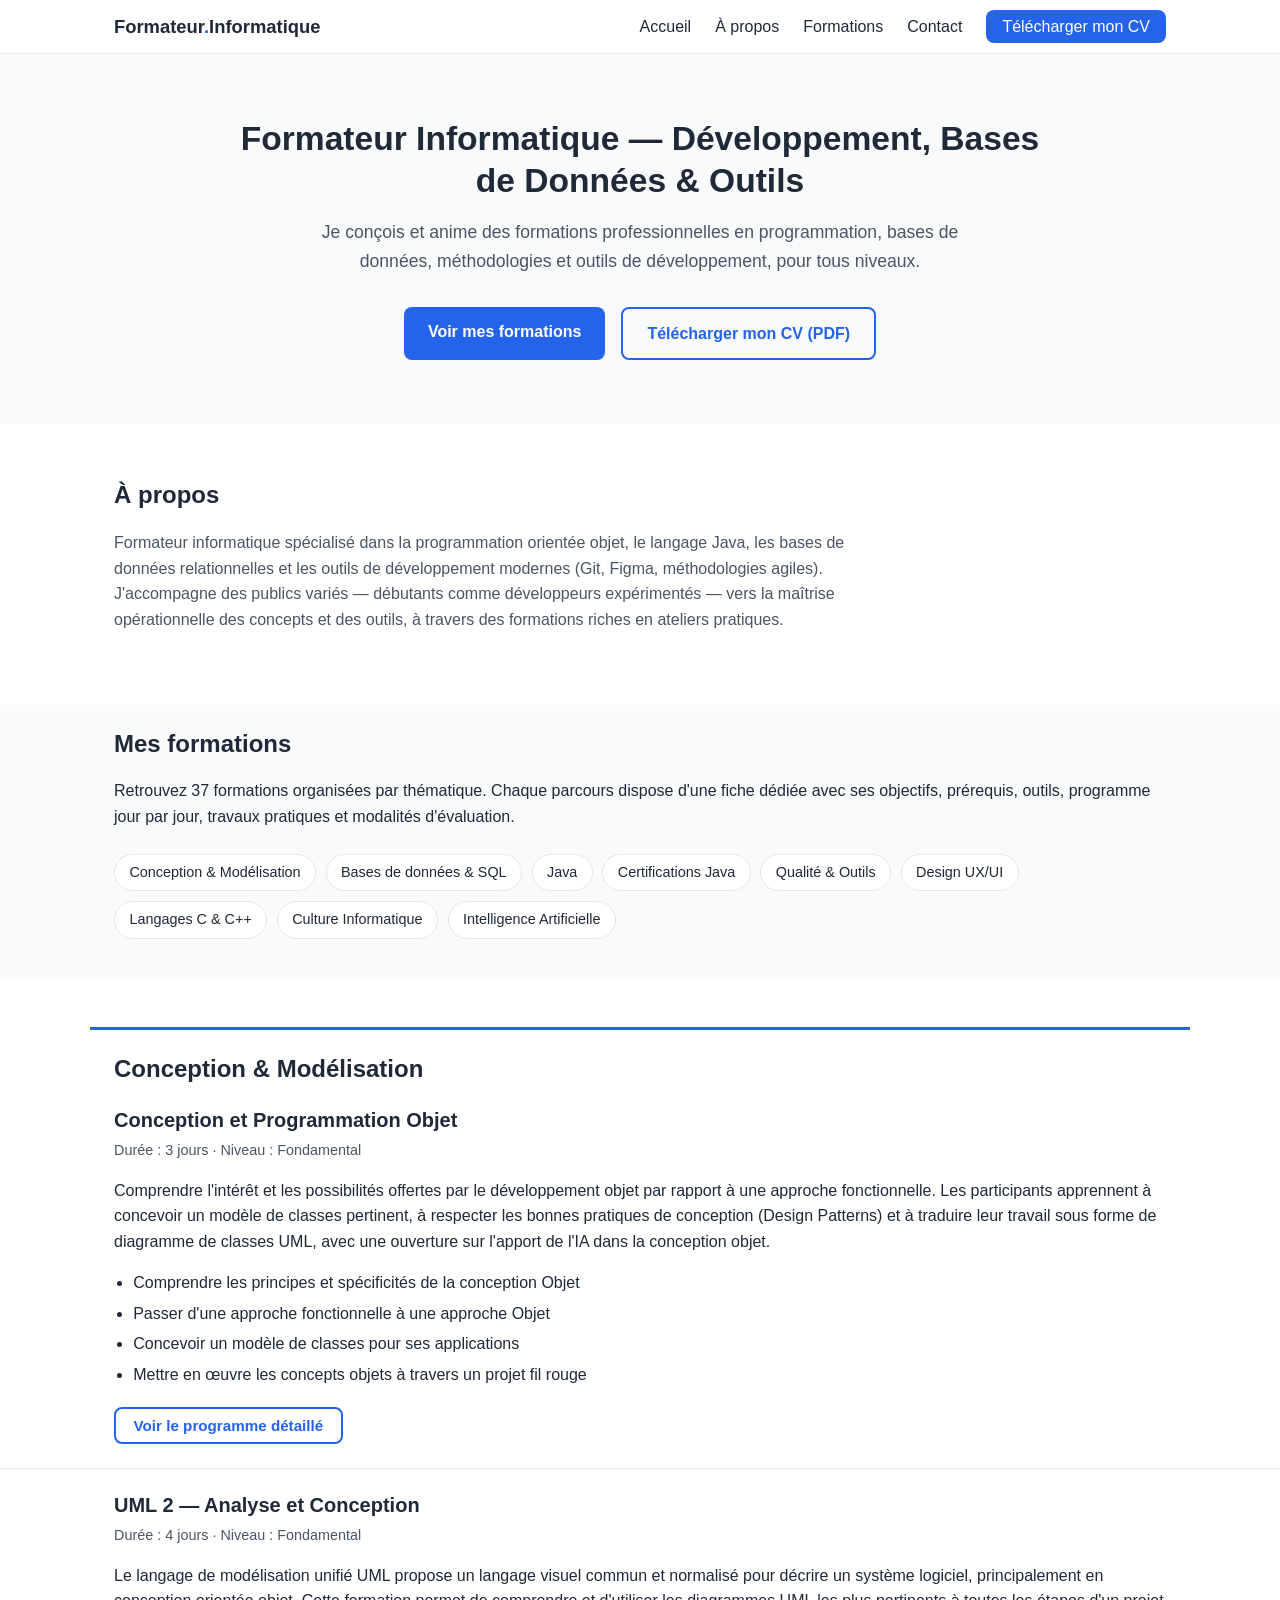
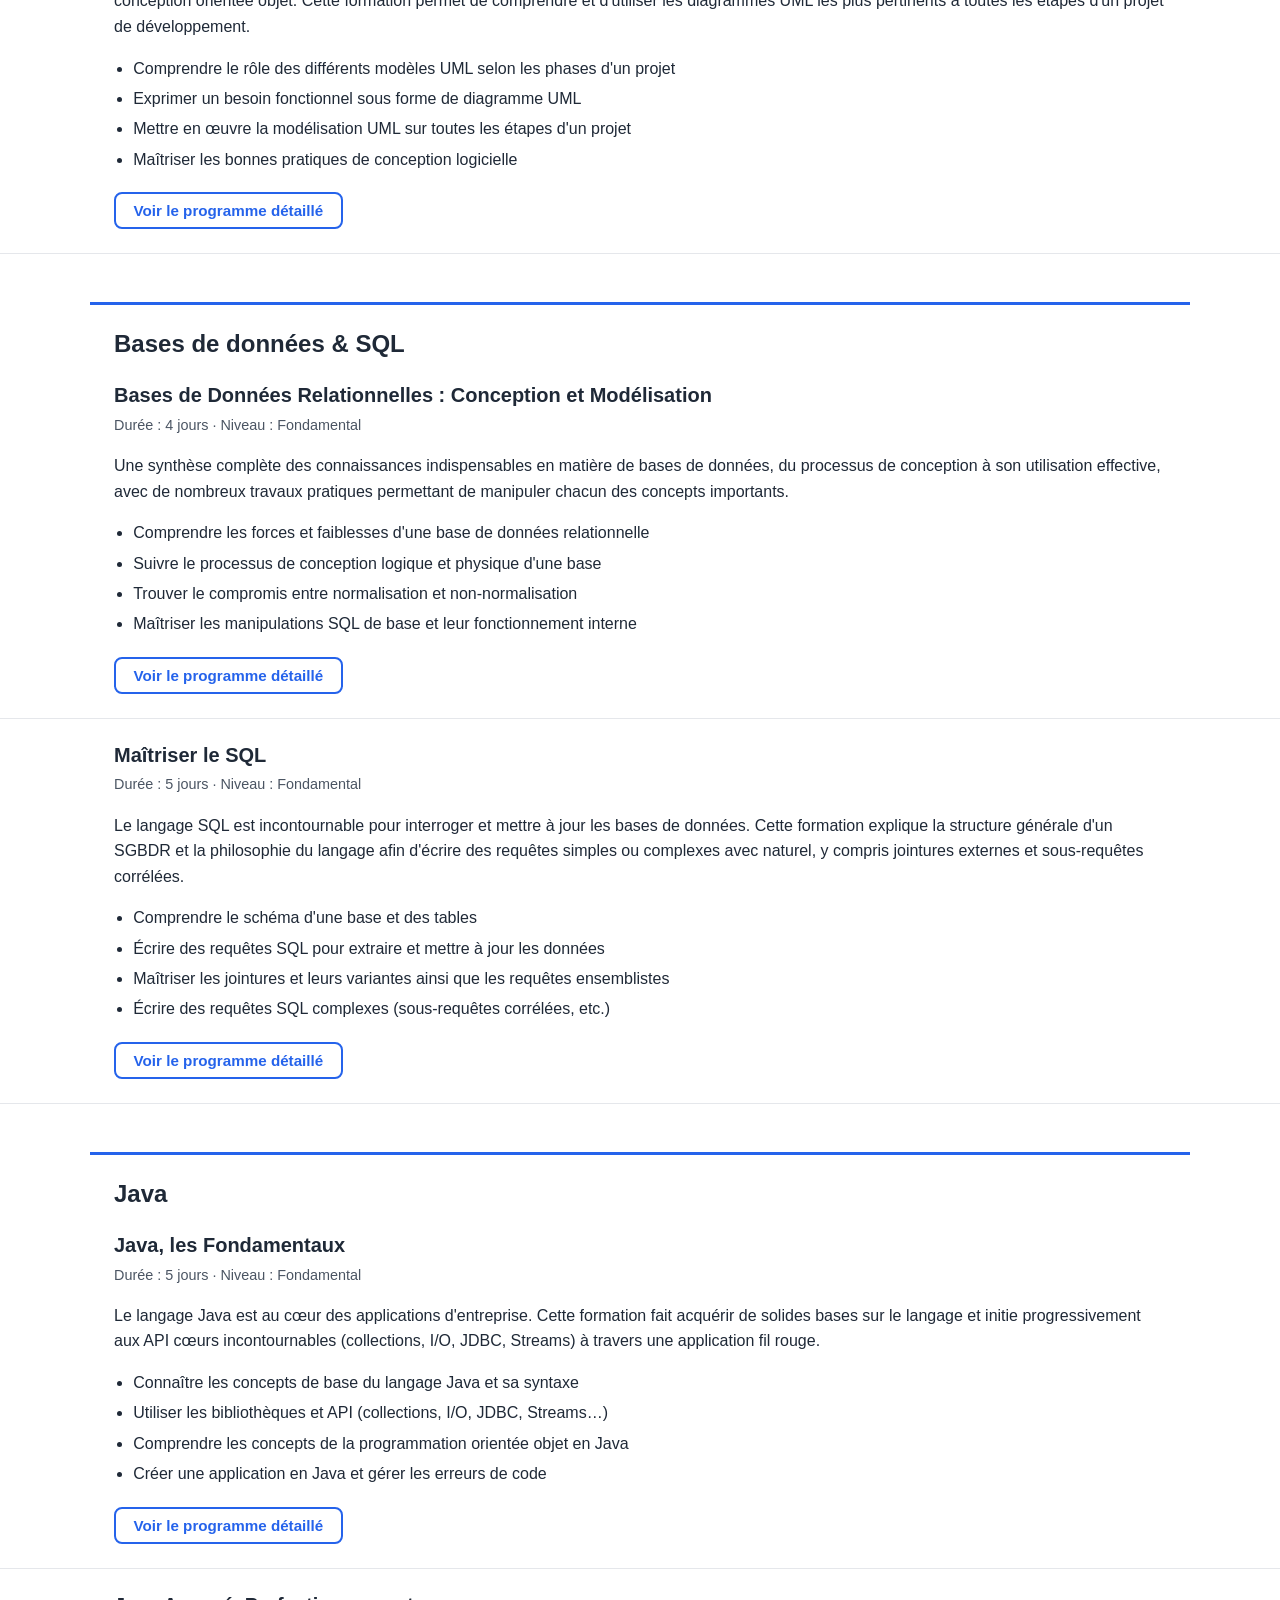
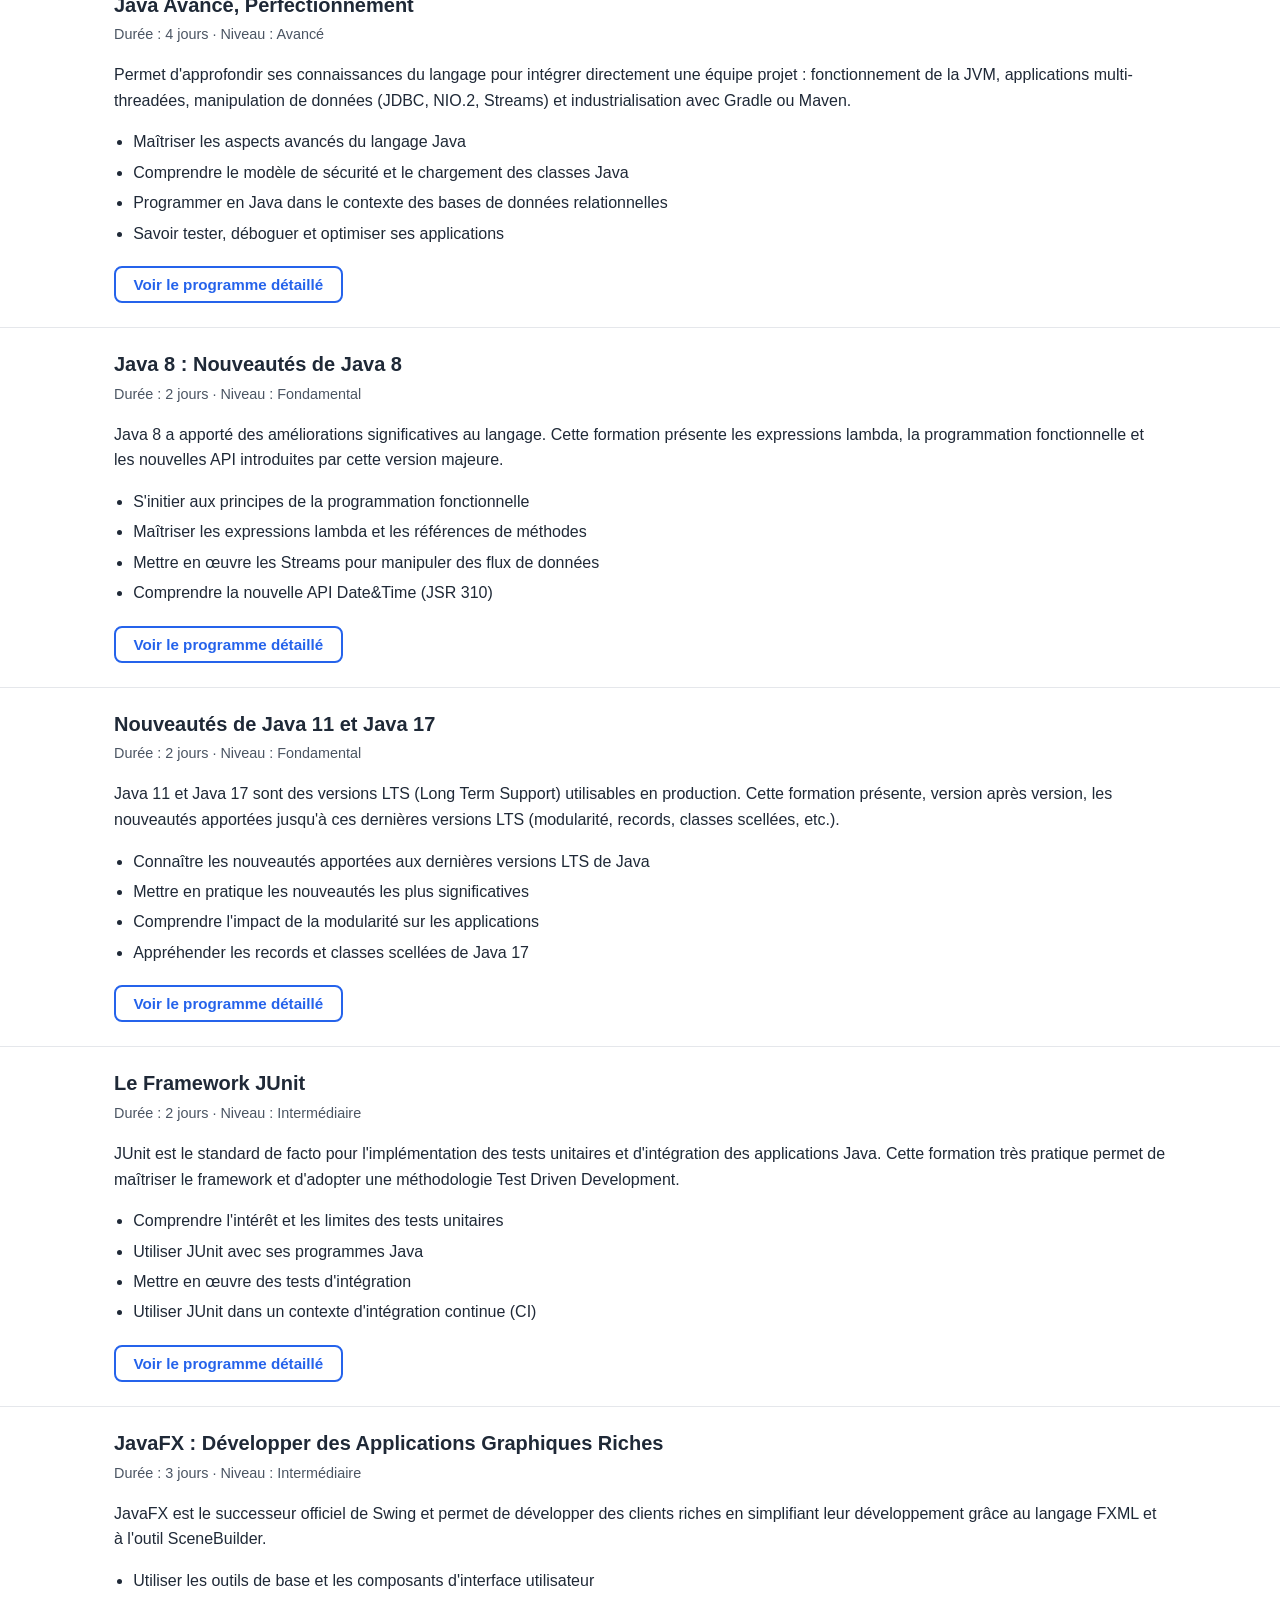
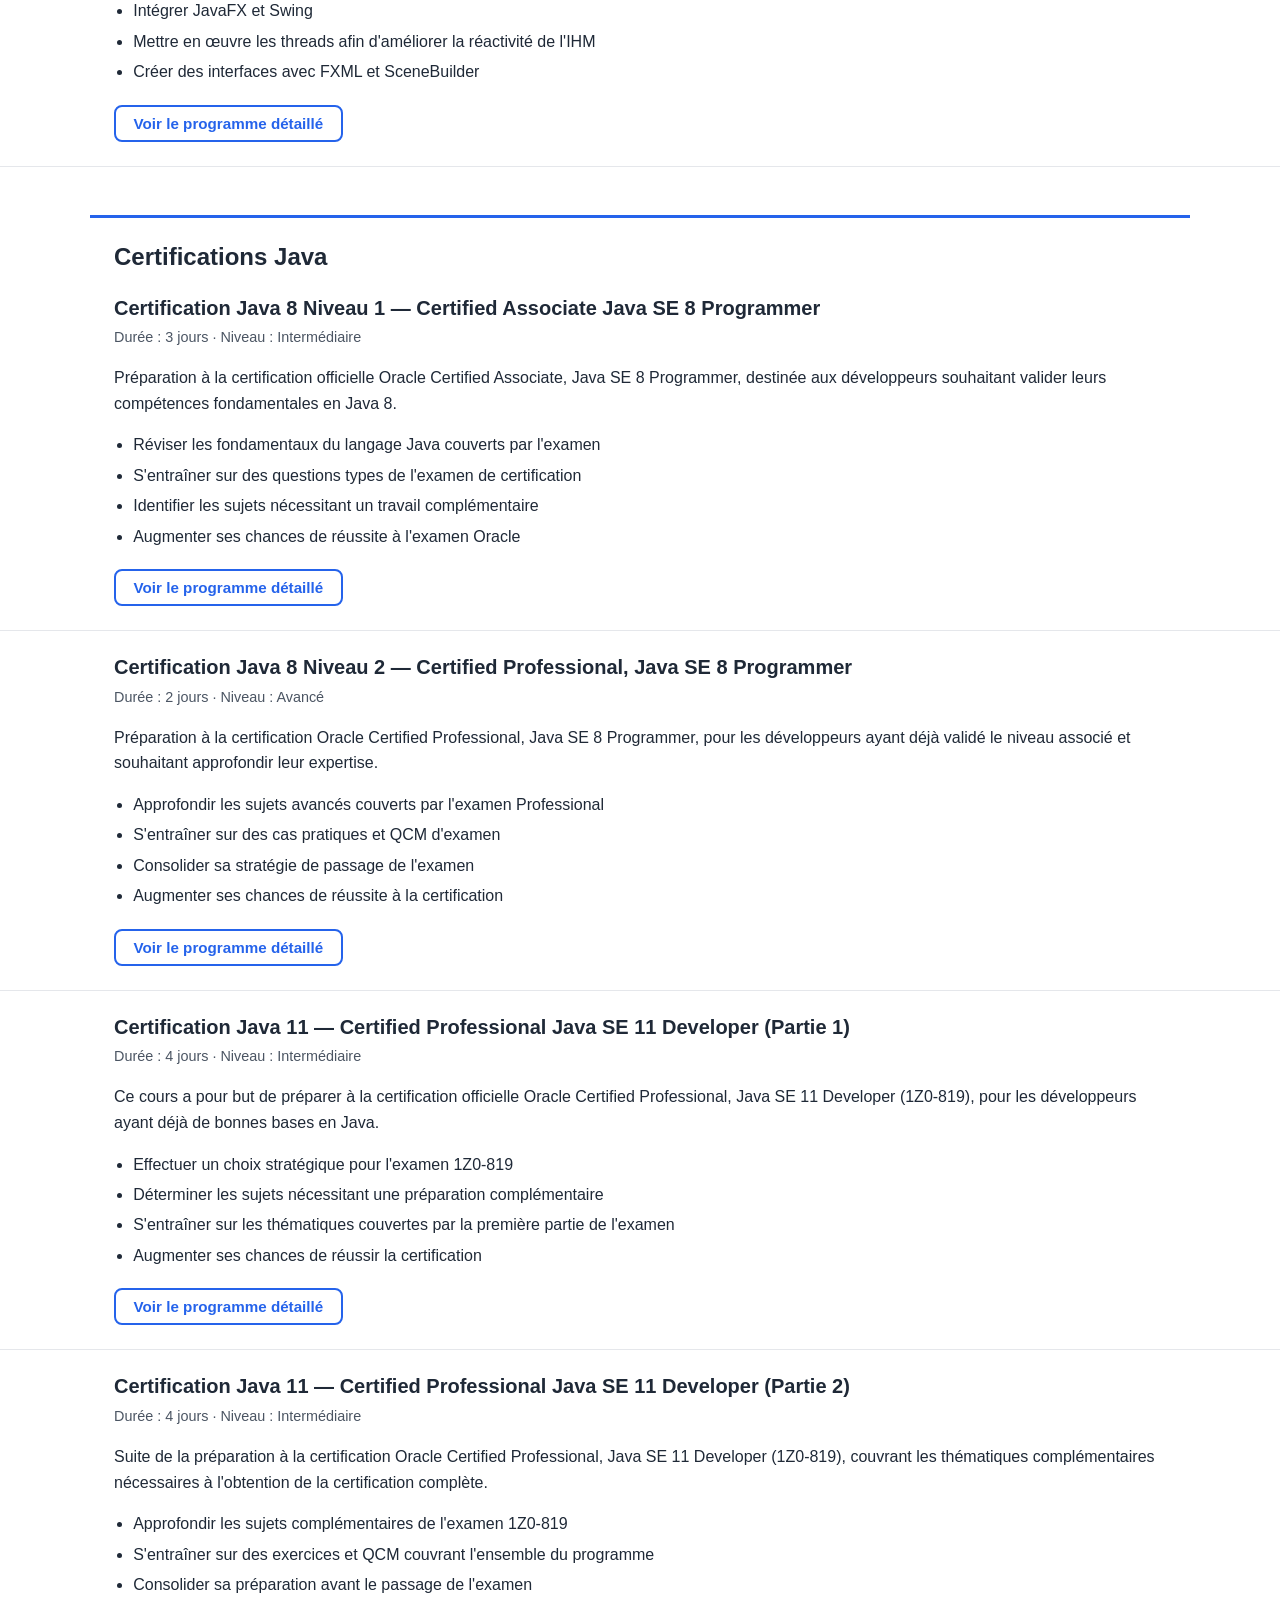
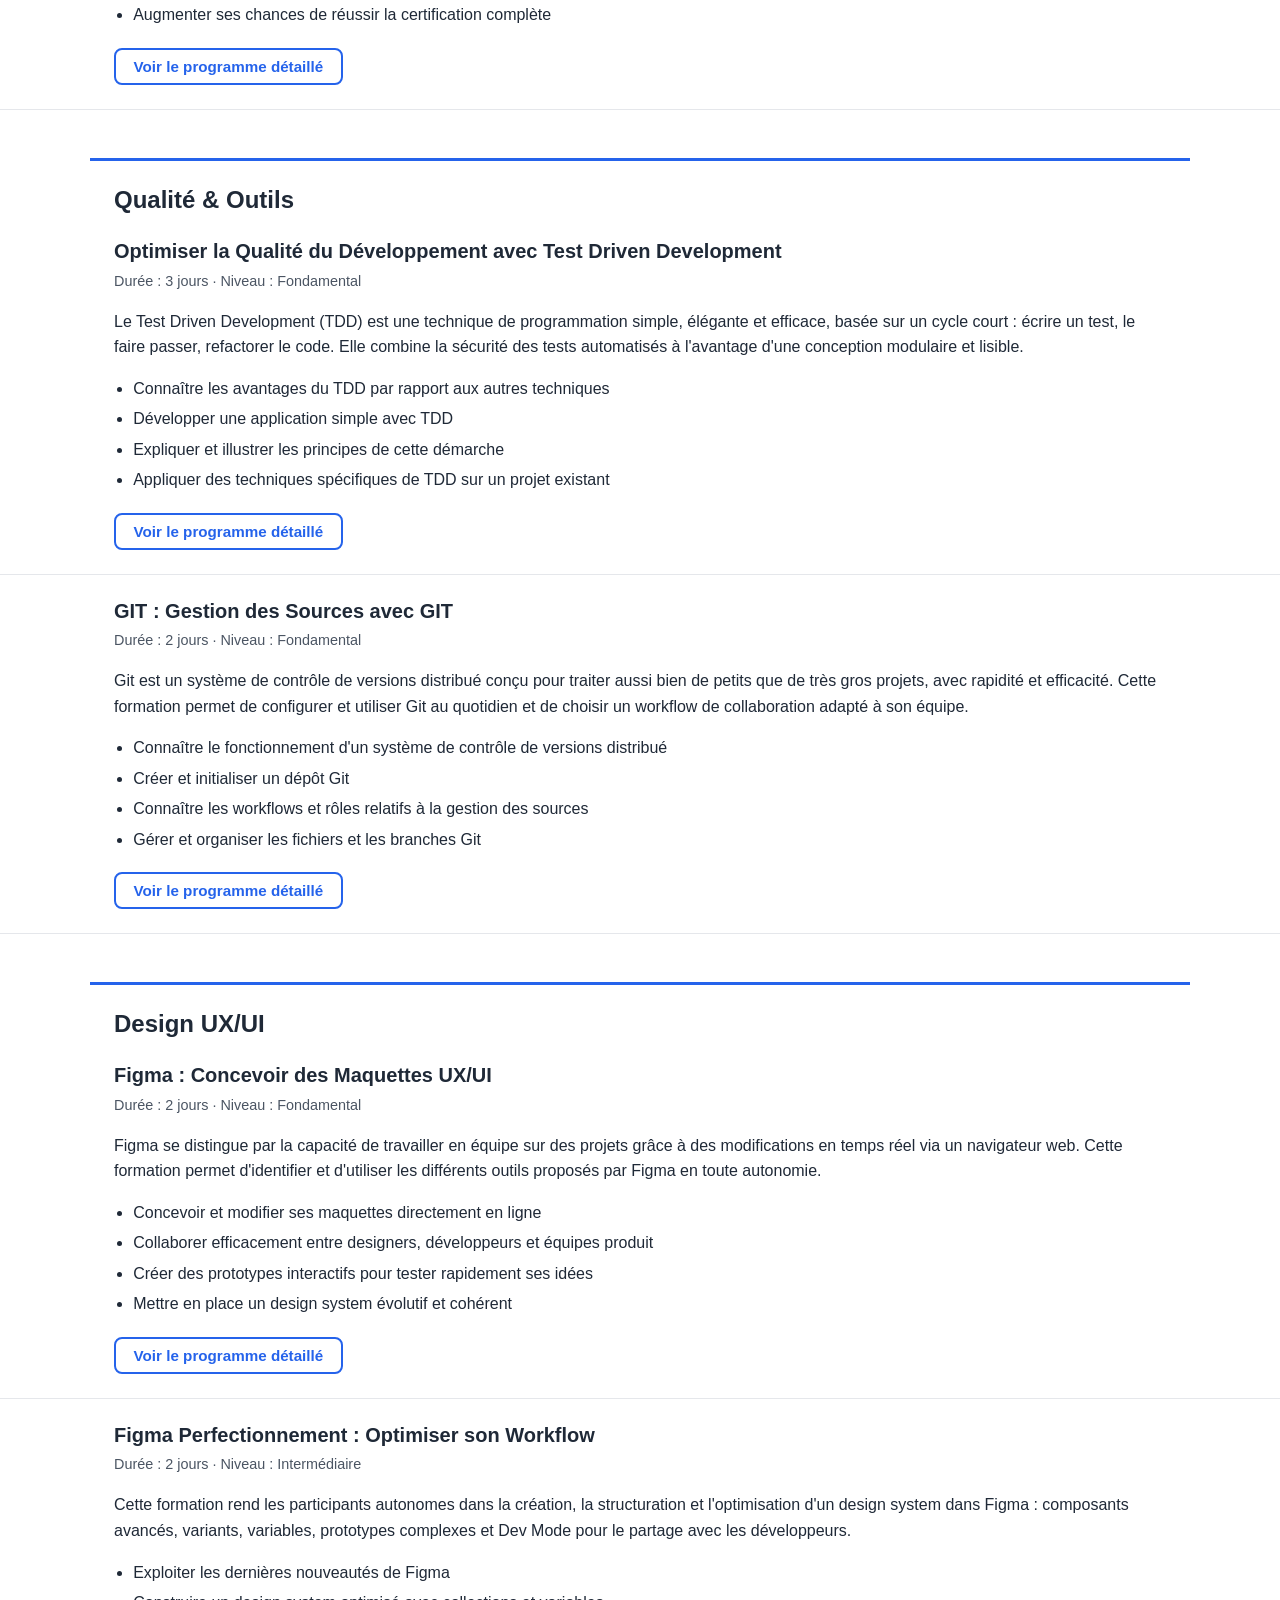
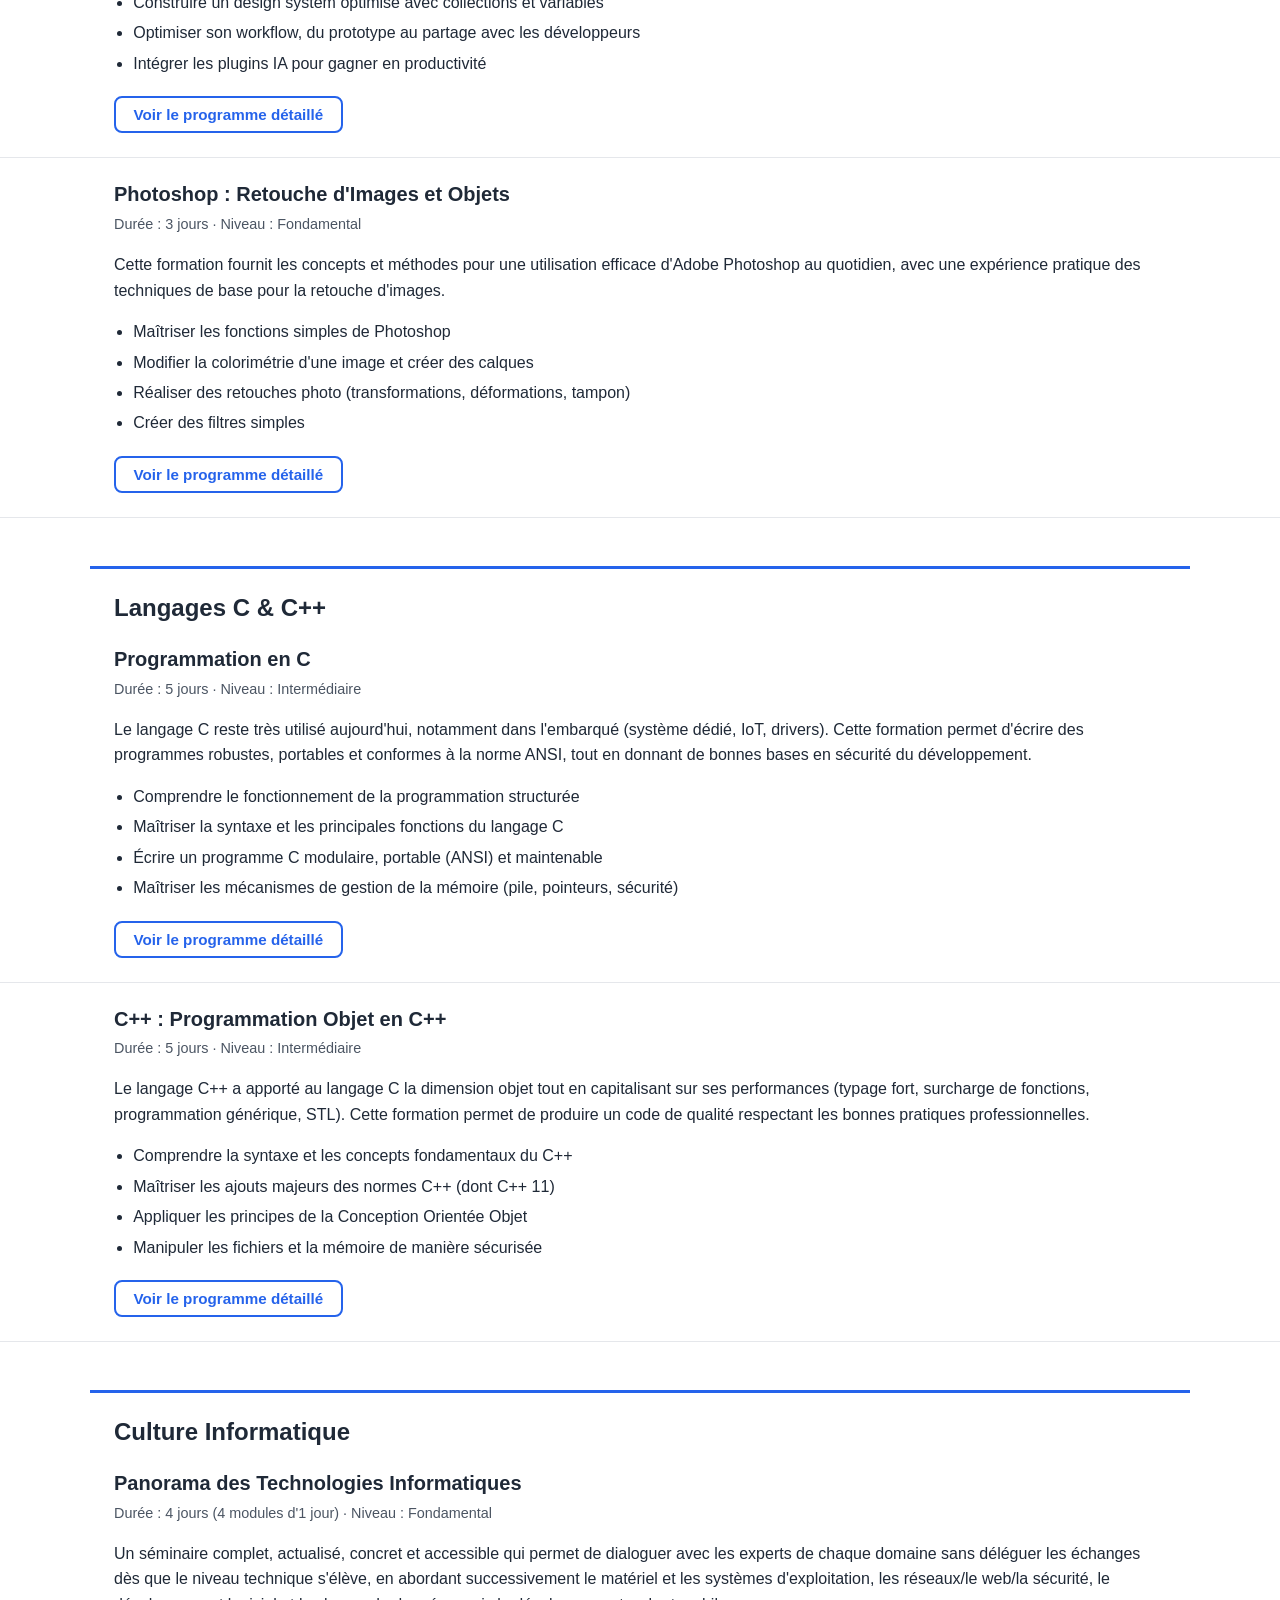
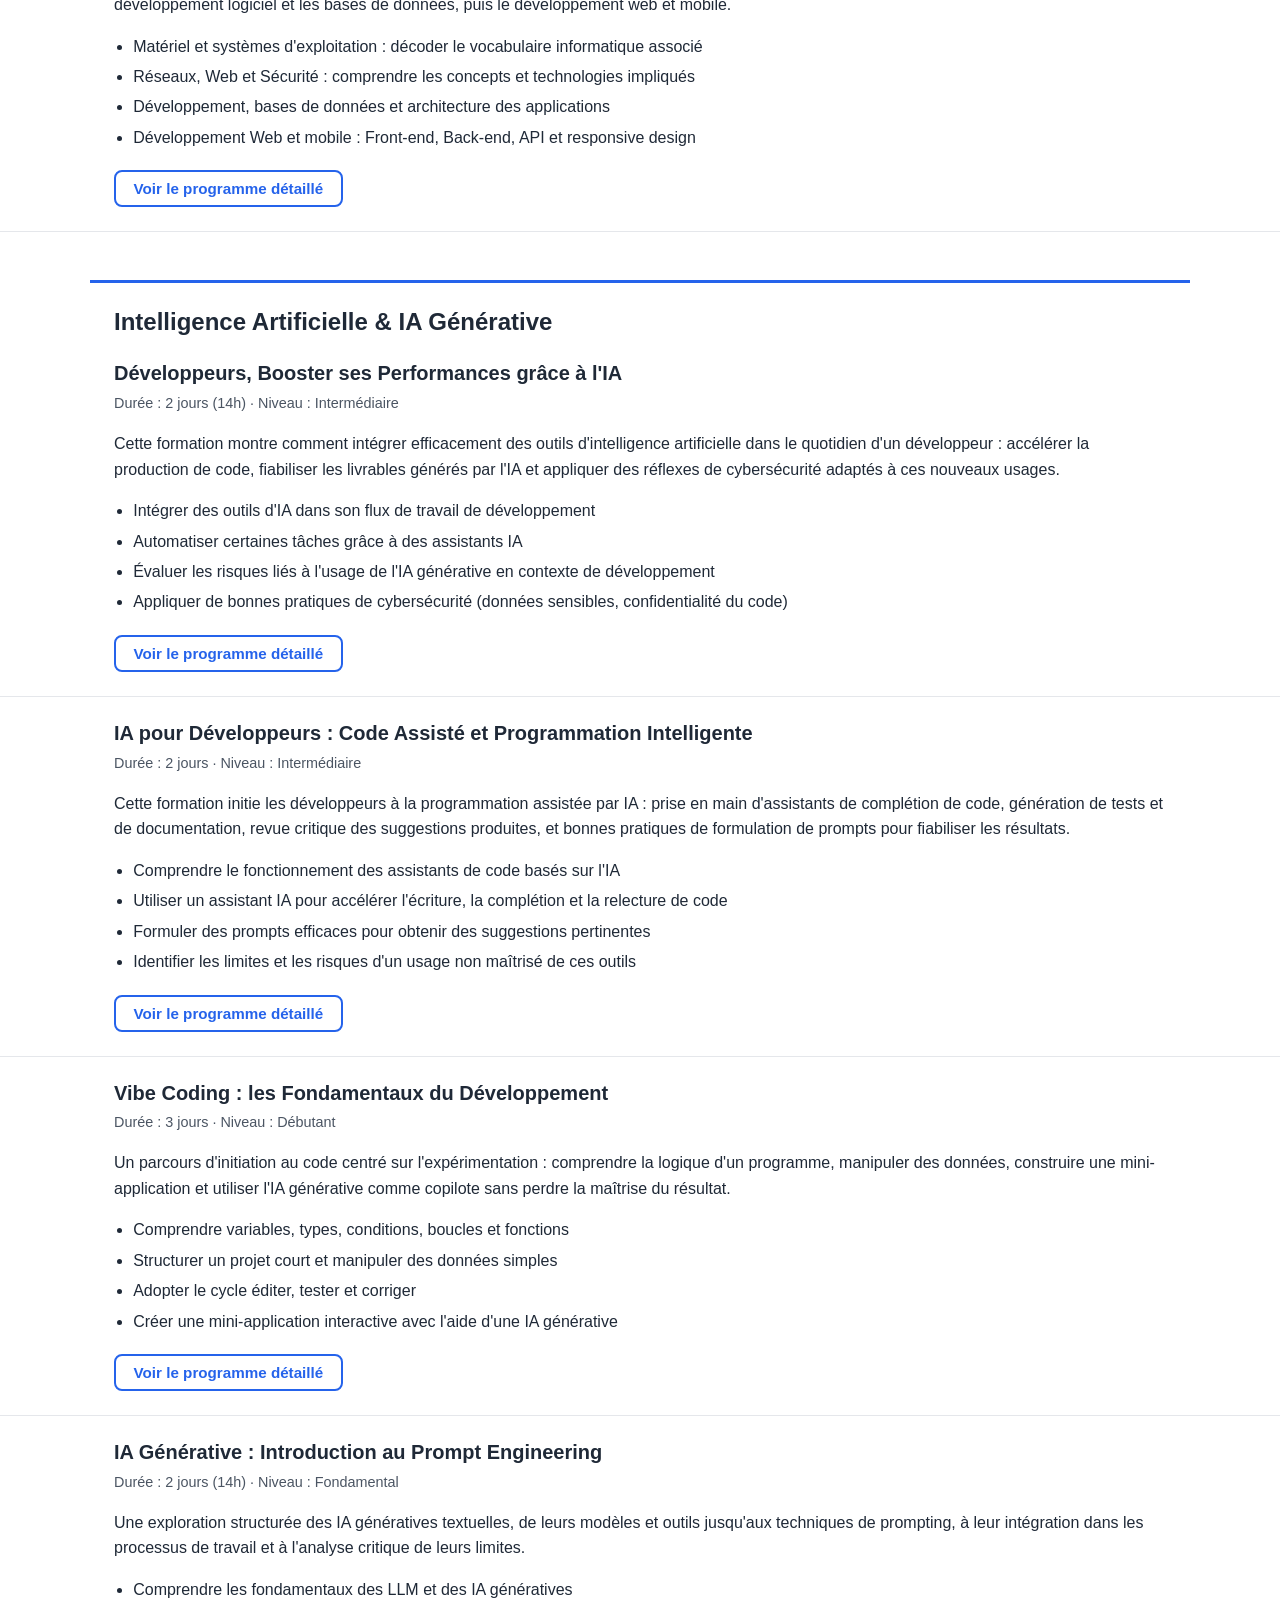
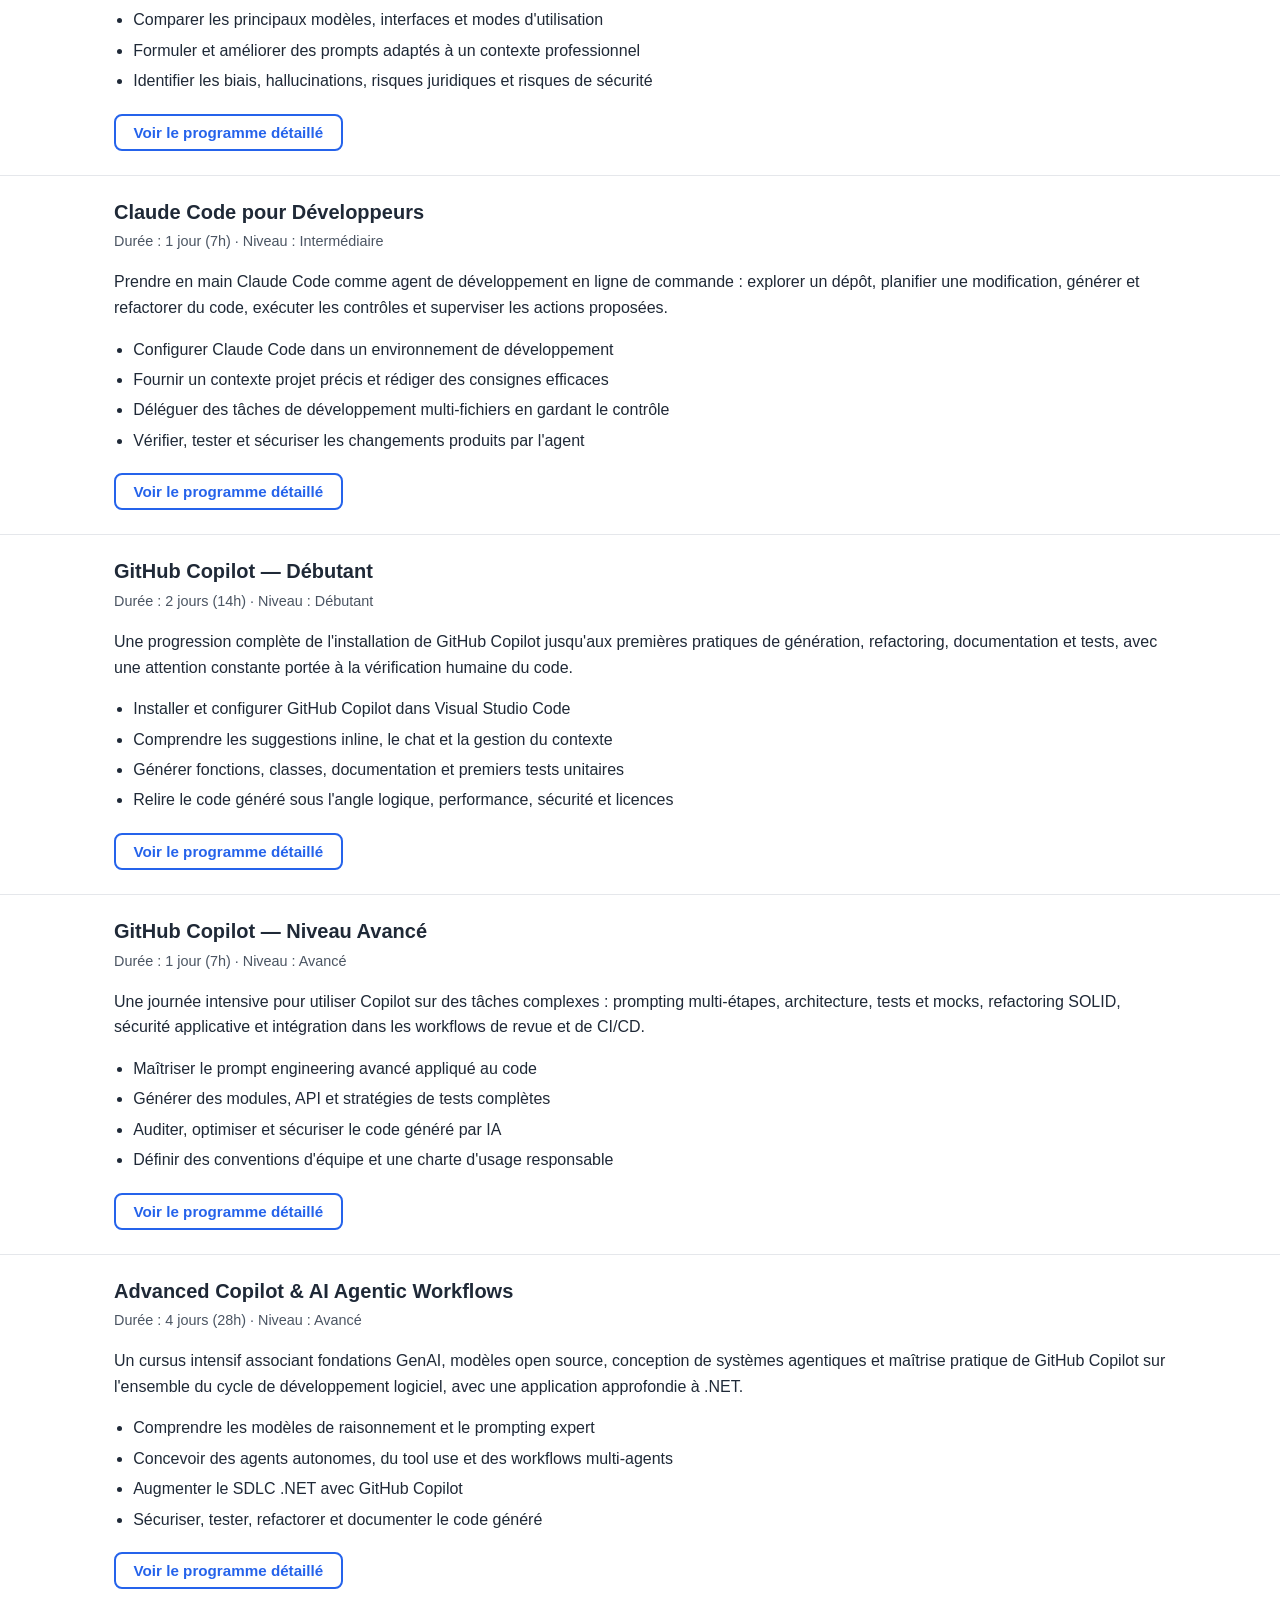
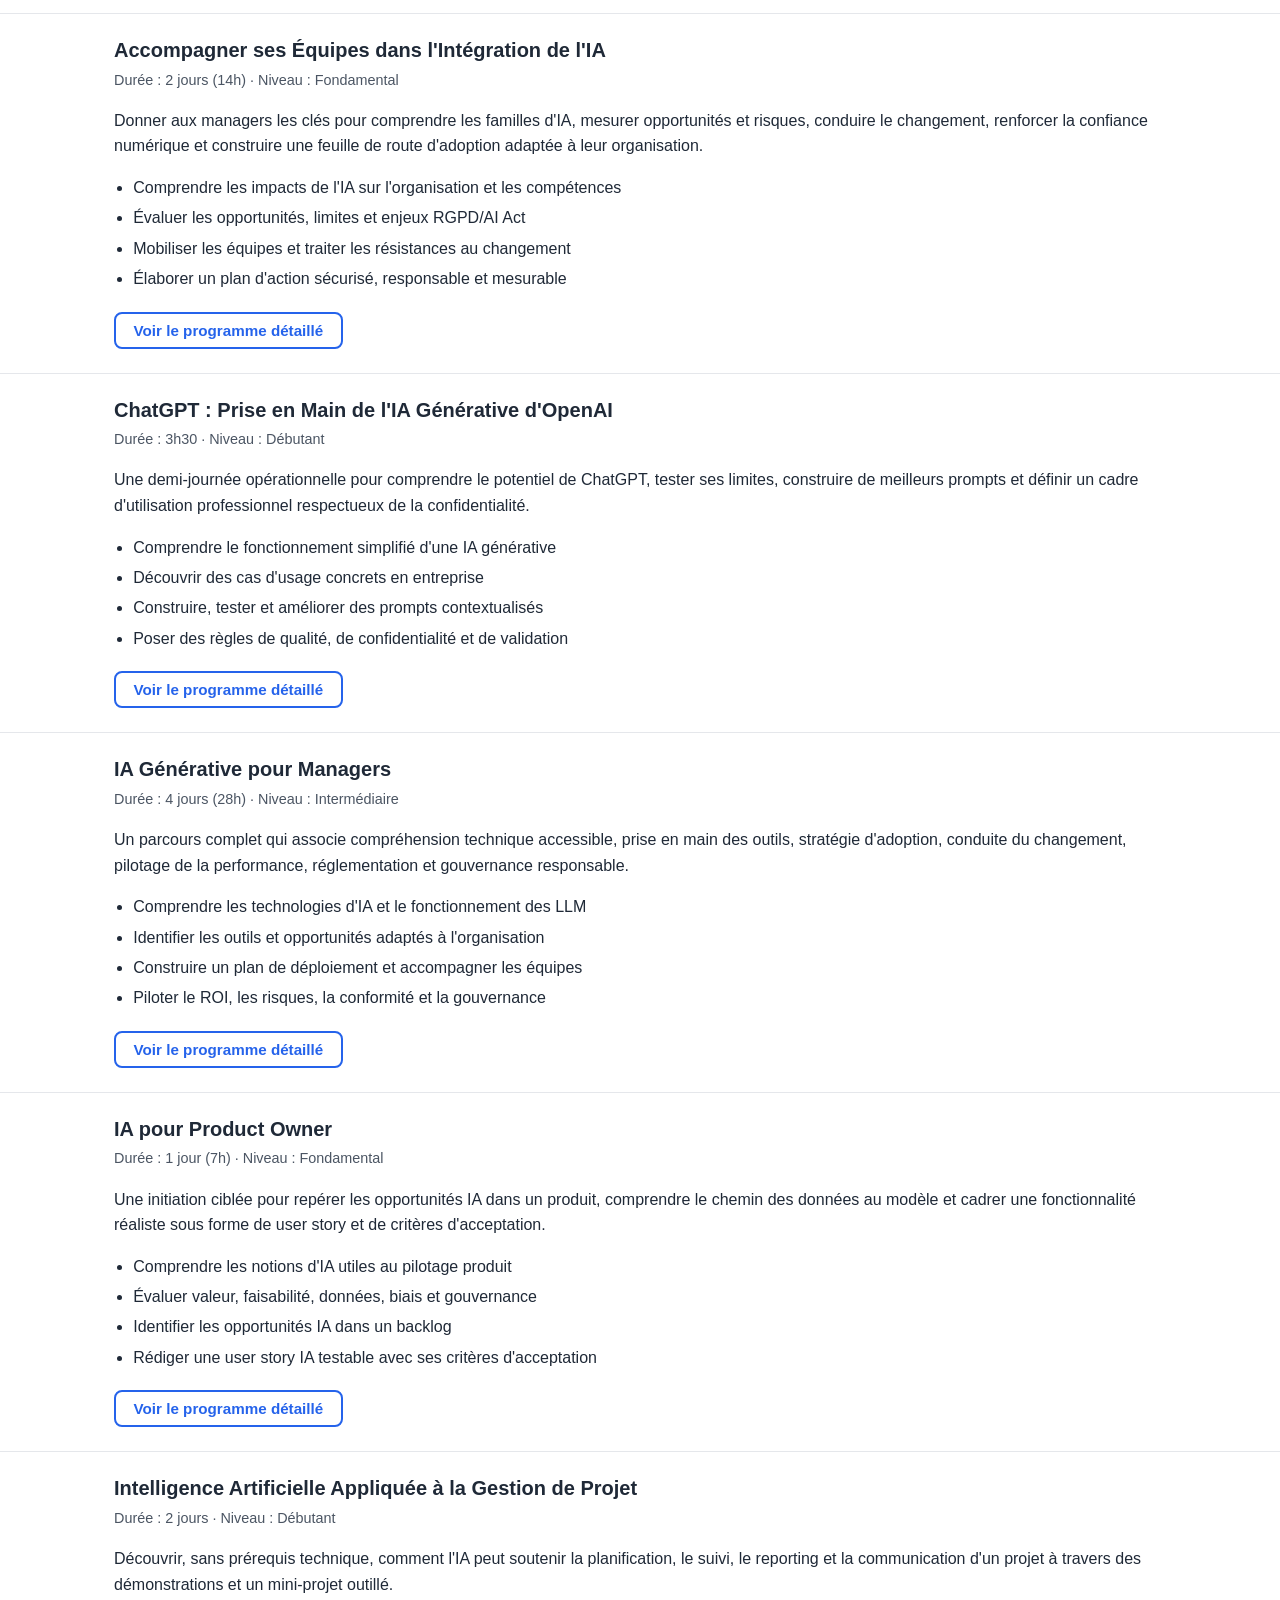
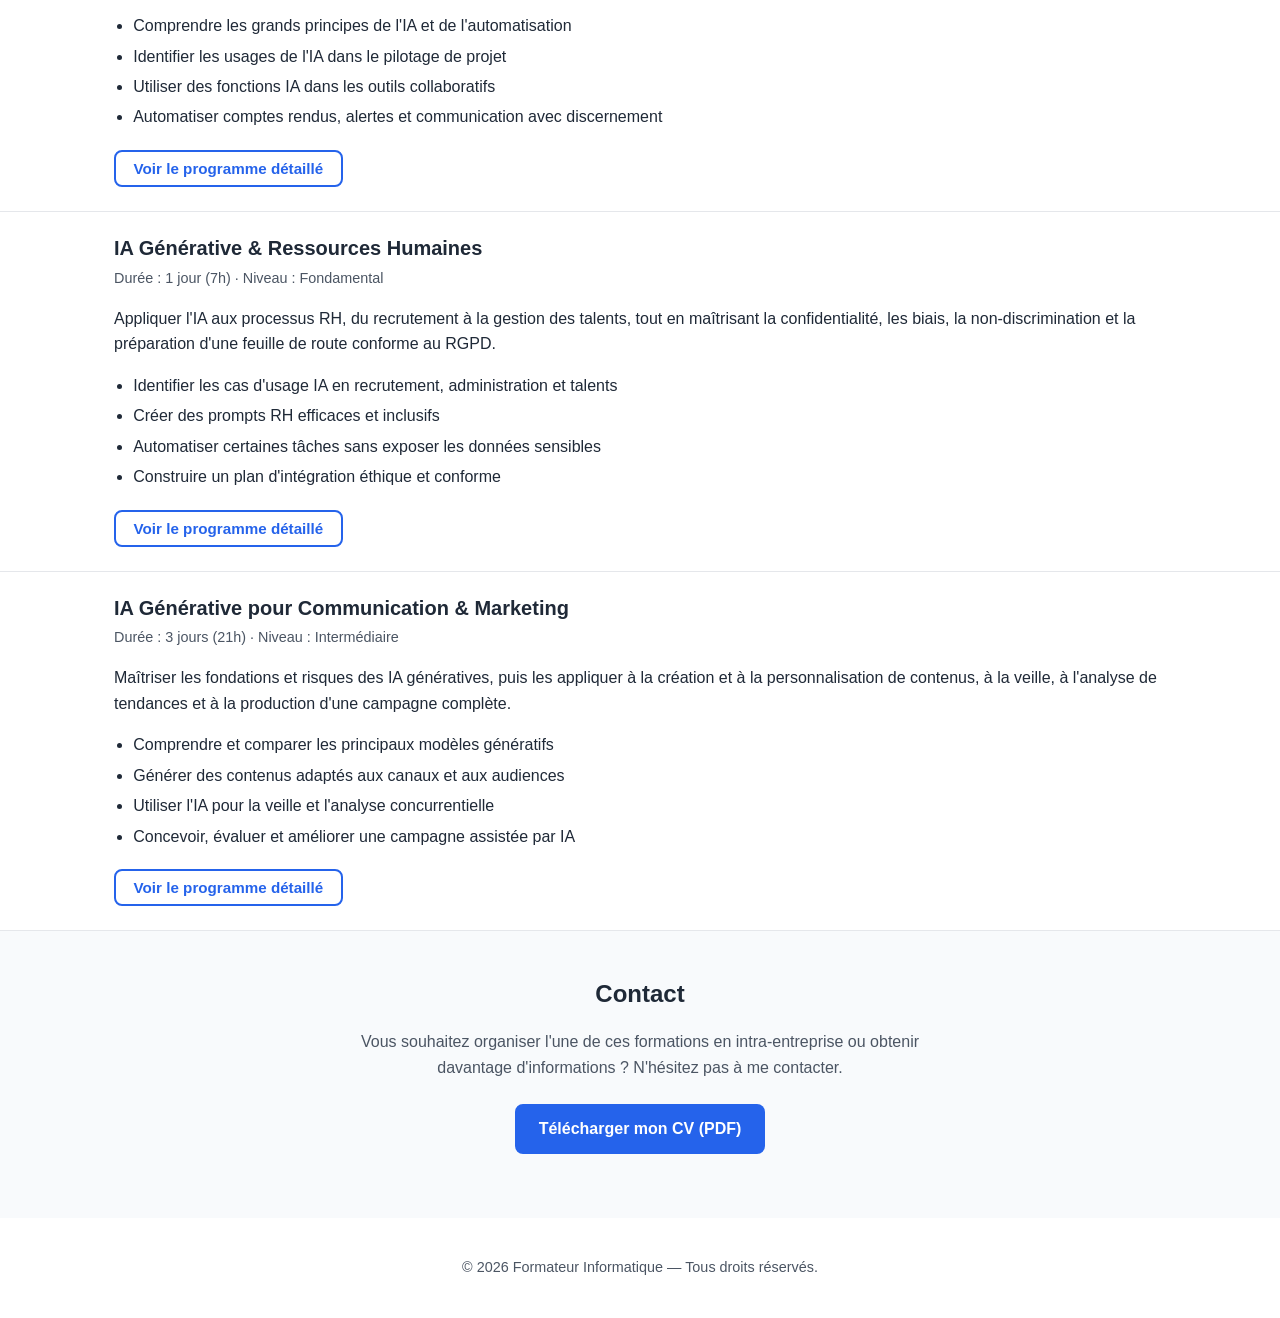
==== commit 64737af2: "Update training portfolio content" ====
--- a/index.html
+++ b/index.html
@@ -4,7 +4,7 @@
   <meta charset="UTF-8">
   <meta name="viewport" content="width=device-width, initial-scale=1.0">
   <title>Portfolio Formateur — Formations Informatiques</title>
-  <meta name="description" content="Portfolio des formations informatiques dispensées : Programmation objet, Java, Bases de données, UML, Git, Figma, C/C++ et certifications.">
+  <meta name="description" content="Catalogue de 37 formations en développement, Java, bases de données, UX/UI, intelligence artificielle, GitHub Copilot et usages métiers de l'IA.">
   <link rel="stylesheet" href="styles.css">
 </head>
 <body>
@@ -48,7 +48,7 @@
     <section id="formations" class="formations-intro">
       <div class="container">
         <h2>Mes formations</h2>
-        <p>Retrouvez ci-dessous l'ensemble des formations que je peux assurer, organisées par thématique. Chaque formation dispose d'une fiche dédiée avec ses objectifs pédagogiques et un lien vers le programme détaillé.</p>
+        <p>Retrouvez 37 formations organisées par thématique. Chaque parcours dispose d'une fiche dédiée avec ses objectifs, prérequis, outils, programme jour par jour, travaux pratiques et modalités d'évaluation.</p>
 
         <nav class="category-nav" aria-label="Catégories de formations">
           <ul>
@@ -421,7 +421,7 @@
     </section>
 
     <!-- ===================== INTELLIGENCE ARTIFICIELLE ===================== -->
-    <h2 id="cat-ia" class="category-title container">Intelligence Artificielle pour Développeurs</h2>
+    <h2 id="cat-ia" class="category-title container">Intelligence Artificielle &amp; IA Générative</h2>
 
     <section id="ia-booster-performances" class="training">
       <div class="container">
@@ -450,6 +450,201 @@
           <li>Identifier les limites et les risques d'un usage non maîtrisé de ces outils</li>
         </ul>
         <button type="button" class="training-link" data-training="ia-code-assiste">Voir le programme détaillé</button>
+      </div>
+    </section>
+
+    <section id="vibe-coding" class="training">
+      <div class="container">
+        <h3>Vibe Coding : les Fondamentaux du Développement</h3>
+        <p class="training-meta"><span>Durée : 3 jours</span> · <span>Niveau : Débutant</span></p>
+        <p>Un parcours d'initiation au code centré sur l'expérimentation : comprendre la logique d'un programme, manipuler des données, construire une mini-application et utiliser l'IA générative comme copilote sans perdre la maîtrise du résultat.</p>
+        <ul class="training-objectives">
+          <li>Comprendre variables, types, conditions, boucles et fonctions</li>
+          <li>Structurer un projet court et manipuler des données simples</li>
+          <li>Adopter le cycle éditer, tester et corriger</li>
+          <li>Créer une mini-application interactive avec l'aide d'une IA générative</li>
+        </ul>
+        <button type="button" class="training-link" data-training="vibe-coding">Voir le programme détaillé</button>
+      </div>
+    </section>
+
+    <section id="ia-prompt-engineering" class="training">
+      <div class="container">
+        <h3>IA Générative : Introduction au Prompt Engineering</h3>
+        <p class="training-meta"><span>Durée : 2 jours (14h)</span> · <span>Niveau : Fondamental</span></p>
+        <p>Une exploration structurée des IA génératives textuelles, de leurs modèles et outils jusqu'aux techniques de prompting, à leur intégration dans les processus de travail et à l'analyse critique de leurs limites.</p>
+        <ul class="training-objectives">
+          <li>Comprendre les fondamentaux des LLM et des IA génératives</li>
+          <li>Comparer les principaux modèles, interfaces et modes d'utilisation</li>
+          <li>Formuler et améliorer des prompts adaptés à un contexte professionnel</li>
+          <li>Identifier les biais, hallucinations, risques juridiques et risques de sécurité</li>
+        </ul>
+        <button type="button" class="training-link" data-training="ia-prompt-engineering">Voir le programme détaillé</button>
+      </div>
+    </section>
+
+    <section id="claude-code-developpeurs" class="training">
+      <div class="container">
+        <h3>Claude Code pour Développeurs</h3>
+        <p class="training-meta"><span>Durée : 1 jour (7h)</span> · <span>Niveau : Intermédiaire</span></p>
+        <p>Prendre en main Claude Code comme agent de développement en ligne de commande : explorer un dépôt, planifier une modification, générer et refactorer du code, exécuter les contrôles et superviser les actions proposées.</p>
+        <ul class="training-objectives">
+          <li>Configurer Claude Code dans un environnement de développement</li>
+          <li>Fournir un contexte projet précis et rédiger des consignes efficaces</li>
+          <li>Déléguer des tâches de développement multi-fichiers en gardant le contrôle</li>
+          <li>Vérifier, tester et sécuriser les changements produits par l'agent</li>
+        </ul>
+        <button type="button" class="training-link" data-training="claude-code-developpeurs">Voir le programme détaillé</button>
+      </div>
+    </section>
+
+    <section id="github-copilot-debutant" class="training">
+      <div class="container">
+        <h3>GitHub Copilot — Débutant</h3>
+        <p class="training-meta"><span>Durée : 2 jours (14h)</span> · <span>Niveau : Débutant</span></p>
+        <p>Une progression complète de l'installation de GitHub Copilot jusqu'aux premières pratiques de génération, refactoring, documentation et tests, avec une attention constante portée à la vérification humaine du code.</p>
+        <ul class="training-objectives">
+          <li>Installer et configurer GitHub Copilot dans Visual Studio Code</li>
+          <li>Comprendre les suggestions inline, le chat et la gestion du contexte</li>
+          <li>Générer fonctions, classes, documentation et premiers tests unitaires</li>
+          <li>Relire le code généré sous l'angle logique, performance, sécurité et licences</li>
+        </ul>
+        <button type="button" class="training-link" data-training="github-copilot-debutant">Voir le programme détaillé</button>
+      </div>
+    </section>
+
+    <section id="github-copilot-avance" class="training">
+      <div class="container">
+        <h3>GitHub Copilot — Niveau Avancé</h3>
+        <p class="training-meta"><span>Durée : 1 jour (7h)</span> · <span>Niveau : Avancé</span></p>
+        <p>Une journée intensive pour utiliser Copilot sur des tâches complexes : prompting multi-étapes, architecture, tests et mocks, refactoring SOLID, sécurité applicative et intégration dans les workflows de revue et de CI/CD.</p>
+        <ul class="training-objectives">
+          <li>Maîtriser le prompt engineering avancé appliqué au code</li>
+          <li>Générer des modules, API et stratégies de tests complètes</li>
+          <li>Auditer, optimiser et sécuriser le code généré par IA</li>
+          <li>Définir des conventions d'équipe et une charte d'usage responsable</li>
+        </ul>
+        <button type="button" class="training-link" data-training="github-copilot-avance">Voir le programme détaillé</button>
+      </div>
+    </section>
+
+    <section id="copilot-agentic-workflows" class="training">
+      <div class="container">
+        <h3>Advanced Copilot &amp; AI Agentic Workflows</h3>
+        <p class="training-meta"><span>Durée : 4 jours (28h)</span> · <span>Niveau : Avancé</span></p>
+        <p>Un cursus intensif associant fondations GenAI, modèles open source, conception de systèmes agentiques et maîtrise pratique de GitHub Copilot sur l'ensemble du cycle de développement logiciel, avec une application approfondie à .NET.</p>
+        <ul class="training-objectives">
+          <li>Comprendre les modèles de raisonnement et le prompting expert</li>
+          <li>Concevoir des agents autonomes, du tool use et des workflows multi-agents</li>
+          <li>Augmenter le SDLC .NET avec GitHub Copilot</li>
+          <li>Sécuriser, tester, refactorer et documenter le code généré</li>
+        </ul>
+        <button type="button" class="training-link" data-training="copilot-agentic-workflows">Voir le programme détaillé</button>
+      </div>
+    </section>
+
+    <section id="accompagner-integration-ia" class="training">
+      <div class="container">
+        <h3>Accompagner ses Équipes dans l'Intégration de l'IA</h3>
+        <p class="training-meta"><span>Durée : 2 jours (14h)</span> · <span>Niveau : Fondamental</span></p>
+        <p>Donner aux managers les clés pour comprendre les familles d'IA, mesurer opportunités et risques, conduire le changement, renforcer la confiance numérique et construire une feuille de route d'adoption adaptée à leur organisation.</p>
+        <ul class="training-objectives">
+          <li>Comprendre les impacts de l'IA sur l'organisation et les compétences</li>
+          <li>Évaluer les opportunités, limites et enjeux RGPD/AI Act</li>
+          <li>Mobiliser les équipes et traiter les résistances au changement</li>
+          <li>Élaborer un plan d'action sécurisé, responsable et mesurable</li>
+        </ul>
+        <button type="button" class="training-link" data-training="accompagner-integration-ia">Voir le programme détaillé</button>
+      </div>
+    </section>
+
+    <section id="chatgpt-prise-en-main" class="training">
+      <div class="container">
+        <h3>ChatGPT : Prise en Main de l'IA Générative d'OpenAI</h3>
+        <p class="training-meta"><span>Durée : 3h30</span> · <span>Niveau : Débutant</span></p>
+        <p>Une demi-journée opérationnelle pour comprendre le potentiel de ChatGPT, tester ses limites, construire de meilleurs prompts et définir un cadre d'utilisation professionnel respectueux de la confidentialité.</p>
+        <ul class="training-objectives">
+          <li>Comprendre le fonctionnement simplifié d'une IA générative</li>
+          <li>Découvrir des cas d'usage concrets en entreprise</li>
+          <li>Construire, tester et améliorer des prompts contextualisés</li>
+          <li>Poser des règles de qualité, de confidentialité et de validation</li>
+        </ul>
+        <button type="button" class="training-link" data-training="chatgpt-prise-en-main">Voir le programme détaillé</button>
+      </div>
+    </section>
+
+    <section id="ia-generative-managers" class="training">
+      <div class="container">
+        <h3>IA Générative pour Managers</h3>
+        <p class="training-meta"><span>Durée : 4 jours (28h)</span> · <span>Niveau : Intermédiaire</span></p>
+        <p>Un parcours complet qui associe compréhension technique accessible, prise en main des outils, stratégie d'adoption, conduite du changement, pilotage de la performance, réglementation et gouvernance responsable.</p>
+        <ul class="training-objectives">
+          <li>Comprendre les technologies d'IA et le fonctionnement des LLM</li>
+          <li>Identifier les outils et opportunités adaptés à l'organisation</li>
+          <li>Construire un plan de déploiement et accompagner les équipes</li>
+          <li>Piloter le ROI, les risques, la conformité et la gouvernance</li>
+        </ul>
+        <button type="button" class="training-link" data-training="ia-generative-managers">Voir le programme détaillé</button>
+      </div>
+    </section>
+
+    <section id="ia-product-owner" class="training">
+      <div class="container">
+        <h3>IA pour Product Owner</h3>
+        <p class="training-meta"><span>Durée : 1 jour (7h)</span> · <span>Niveau : Fondamental</span></p>
+        <p>Une initiation ciblée pour repérer les opportunités IA dans un produit, comprendre le chemin des données au modèle et cadrer une fonctionnalité réaliste sous forme de user story et de critères d'acceptation.</p>
+        <ul class="training-objectives">
+          <li>Comprendre les notions d'IA utiles au pilotage produit</li>
+          <li>Évaluer valeur, faisabilité, données, biais et gouvernance</li>
+          <li>Identifier les opportunités IA dans un backlog</li>
+          <li>Rédiger une user story IA testable avec ses critères d'acceptation</li>
+        </ul>
+        <button type="button" class="training-link" data-training="ia-product-owner">Voir le programme détaillé</button>
+      </div>
+    </section>
+
+    <section id="ia-gestion-projet" class="training">
+      <div class="container">
+        <h3>Intelligence Artificielle Appliquée à la Gestion de Projet</h3>
+        <p class="training-meta"><span>Durée : 2 jours</span> · <span>Niveau : Débutant</span></p>
+        <p>Découvrir, sans prérequis technique, comment l'IA peut soutenir la planification, le suivi, le reporting et la communication d'un projet à travers des démonstrations et un mini-projet outillé.</p>
+        <ul class="training-objectives">
+          <li>Comprendre les grands principes de l'IA et de l'automatisation</li>
+          <li>Identifier les usages de l'IA dans le pilotage de projet</li>
+          <li>Utiliser des fonctions IA dans les outils collaboratifs</li>
+          <li>Automatiser comptes rendus, alertes et communication avec discernement</li>
+        </ul>
+        <button type="button" class="training-link" data-training="ia-gestion-projet">Voir le programme détaillé</button>
+      </div>
+    </section>
+
+    <section id="ia-ressources-humaines" class="training">
+      <div class="container">
+        <h3>IA Générative &amp; Ressources Humaines</h3>
+        <p class="training-meta"><span>Durée : 1 jour (7h)</span> · <span>Niveau : Fondamental</span></p>
+        <p>Appliquer l'IA aux processus RH, du recrutement à la gestion des talents, tout en maîtrisant la confidentialité, les biais, la non-discrimination et la préparation d'une feuille de route conforme au RGPD.</p>
+        <ul class="training-objectives">
+          <li>Identifier les cas d'usage IA en recrutement, administration et talents</li>
+          <li>Créer des prompts RH efficaces et inclusifs</li>
+          <li>Automatiser certaines tâches sans exposer les données sensibles</li>
+          <li>Construire un plan d'intégration éthique et conforme</li>
+        </ul>
+        <button type="button" class="training-link" data-training="ia-ressources-humaines">Voir le programme détaillé</button>
+      </div>
+    </section>
+
+    <section id="ia-communication-marketing" class="training">
+      <div class="container">
+        <h3>IA Générative pour Communication &amp; Marketing</h3>
+        <p class="training-meta"><span>Durée : 3 jours (21h)</span> · <span>Niveau : Intermédiaire</span></p>
+        <p>Maîtriser les fondations et risques des IA génératives, puis les appliquer à la création et à la personnalisation de contenus, à la veille, à l'analyse de tendances et à la production d'une campagne complète.</p>
+        <ul class="training-objectives">
+          <li>Comprendre et comparer les principaux modèles génératifs</li>
+          <li>Générer des contenus adaptés aux canaux et aux audiences</li>
+          <li>Utiliser l'IA pour la veille et l'analyse concurrentielle</li>
+          <li>Concevoir, évaluer et améliorer une campagne assistée par IA</li>
+        </ul>
+        <button type="button" class="training-link" data-training="ia-communication-marketing">Voir le programme détaillé</button>
       </div>
     </section>
 
--- a/styles.css
+++ b/styles.css
@@ -288,11 +288,11 @@
   position: relative;
   background: #fff;
   border-radius: var(--radius);
-  max-width: 640px;
+  max-width: 880px;
   width: 100%;
-  max-height: 85vh;
+  max-height: 90vh;
   overflow-y: auto;
-  padding: 2rem;
+  padding: 2.25rem;
   box-shadow: 0 20px 50px rgba(0, 0, 0, 0.25);
 }
 
@@ -321,8 +321,9 @@
 }
 
 .modal-body h4 {
-  margin-bottom: 0.4rem;
-  font-size: 1rem;
+  margin-bottom: 0.65rem;
+  font-size: 1.05rem;
+  color: var(--color-text);
 }
 
 .modal-body ul {
@@ -334,15 +335,60 @@
   margin-bottom: 0.3rem;
 }
 
-.modal-body .modal-days {
-  list-style: none;
-  padding-left: 0;
-}
-
-.modal-body .modal-days li {
-  margin-bottom: 0.6rem;
-  padding-left: 0.9rem;
-  border-left: 3px solid var(--color-primary);
+.modal-section {
+  padding: 1.1rem 0;
+  border-top: 1px solid var(--color-border);
+}
+
+.modal-section:first-child {
+  padding-top: 0;
+  border-top: 0;
+}
+
+.modal-section > p {
+  margin: 0;
+}
+
+.modal-days {
+  display: grid;
+  gap: 0.9rem;
+}
+
+.modal-day {
+  padding: 1rem 1.1rem;
+  background: var(--color-bg-alt);
+  border-left: 4px solid var(--color-primary);
+  border-radius: 0 var(--radius) var(--radius) 0;
+}
+
+.modal-day h5 {
+  margin: 0 0 0.75rem;
+  font-size: 1rem;
+  color: var(--color-primary-dark);
+}
+
+.modal-day > p {
+  margin: 0;
+}
+
+.modal-module + .modal-module {
+  margin-top: 0.85rem;
+}
+
+.modal-module h6 {
+  margin: 0 0 0.3rem;
+  font-size: 0.95rem;
+}
+
+.modal-module ul {
+  margin-bottom: 0;
+}
+
+.modal-workshop {
+  margin-top: 0.9rem !important;
+  padding-top: 0.75rem;
+  border-top: 1px dashed var(--color-border);
+  color: var(--color-text-light);
 }
 
 /* ===== Contact ===== */
@@ -401,4 +447,24 @@
   .hero h1 {
     font-size: 1.6rem;
   }
-}
+
+  .modal-overlay {
+    align-items: flex-end;
+    padding: 0;
+  }
+
+  .modal {
+    max-height: 94vh;
+    padding: 1.5rem 1.1rem;
+    border-radius: var(--radius) var(--radius) 0 0;
+  }
+
+  .modal h3 {
+    padding-right: 2rem;
+    font-size: 1.2rem;
+  }
+
+  .modal-day {
+    padding: 0.9rem;
+  }
+}
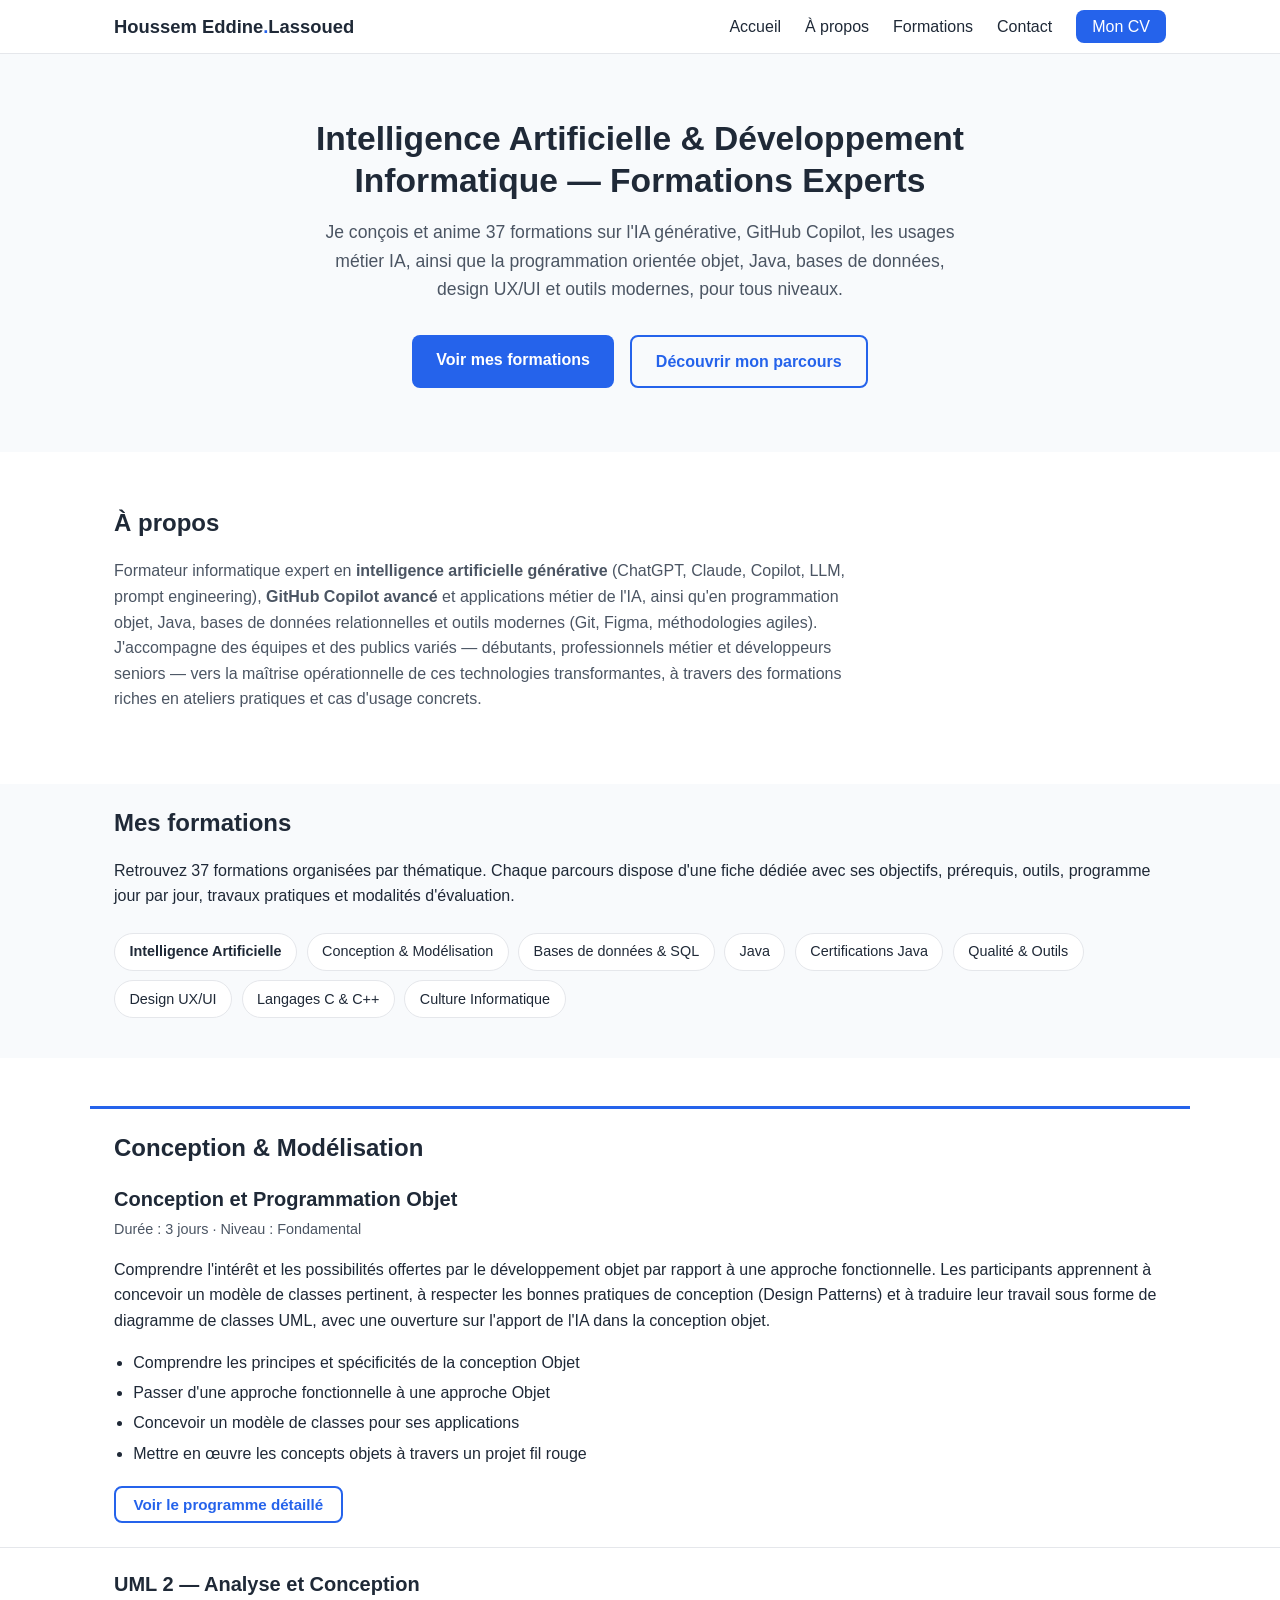
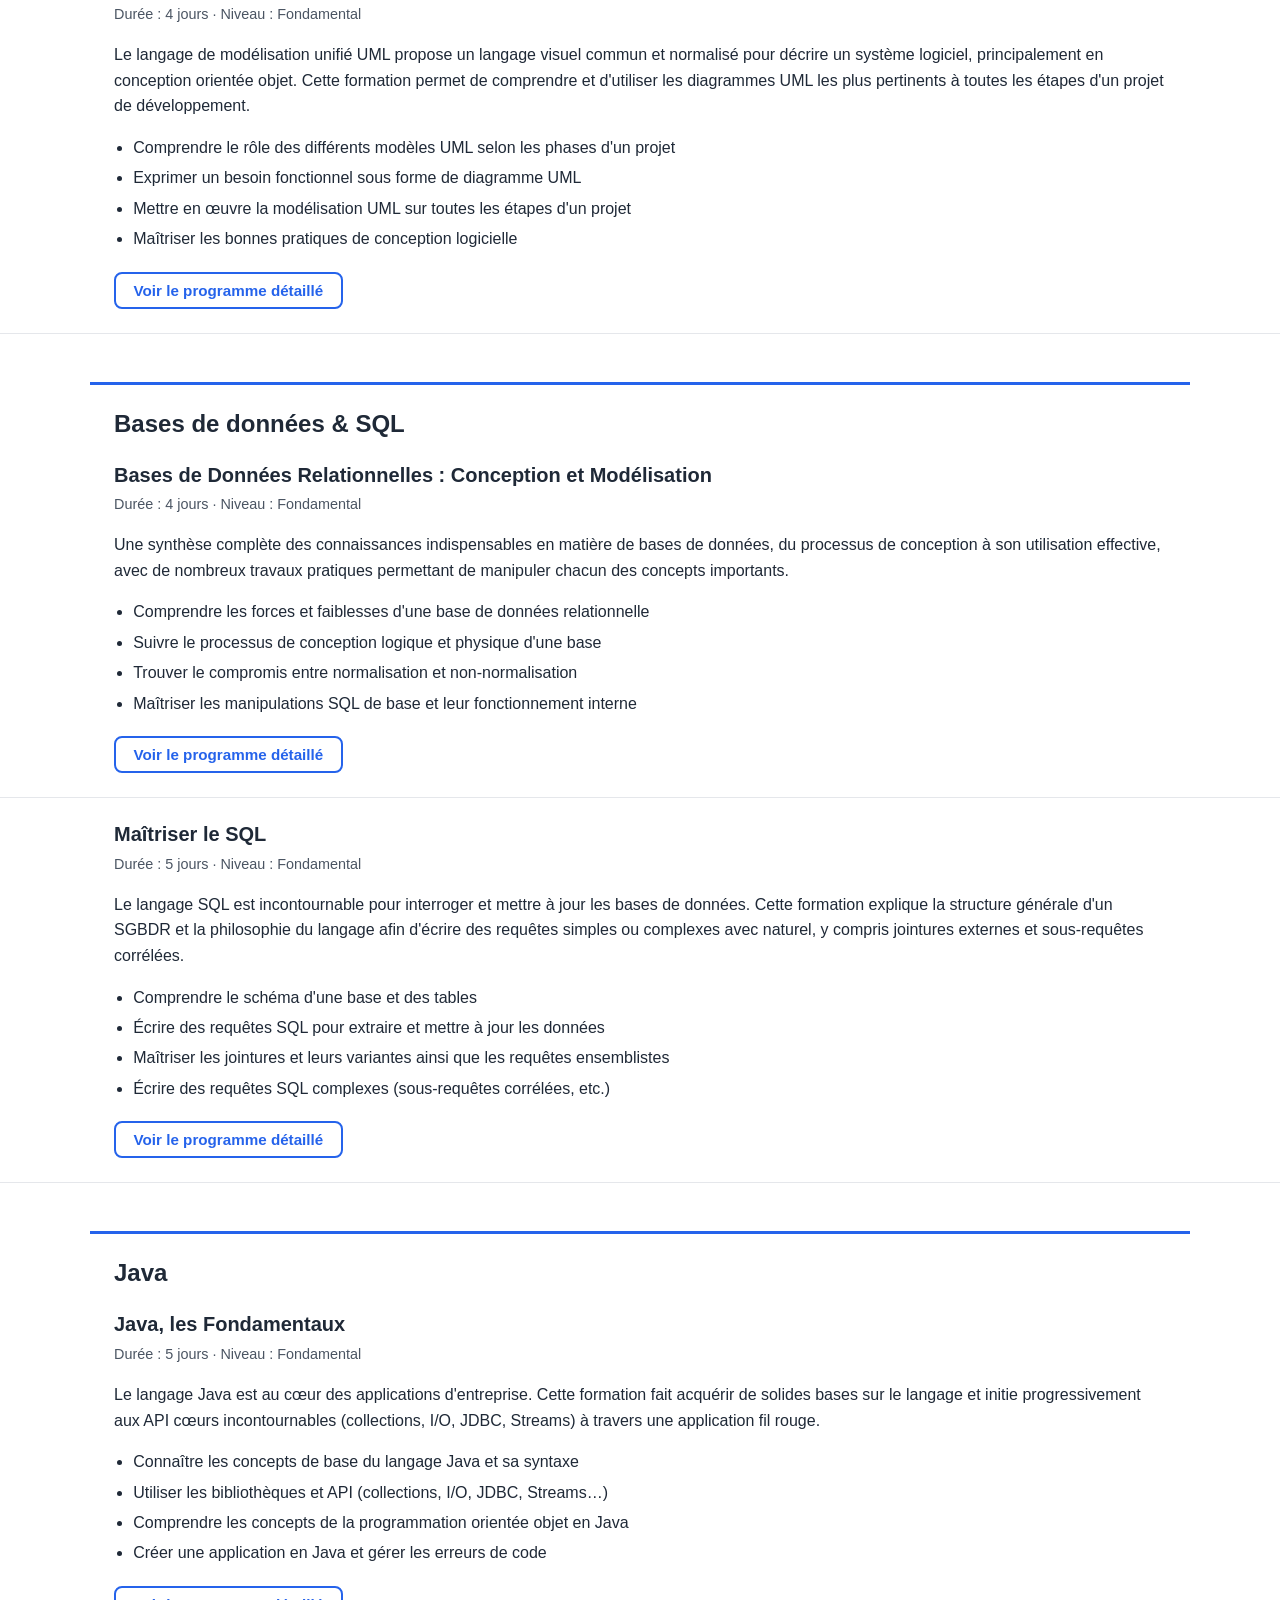
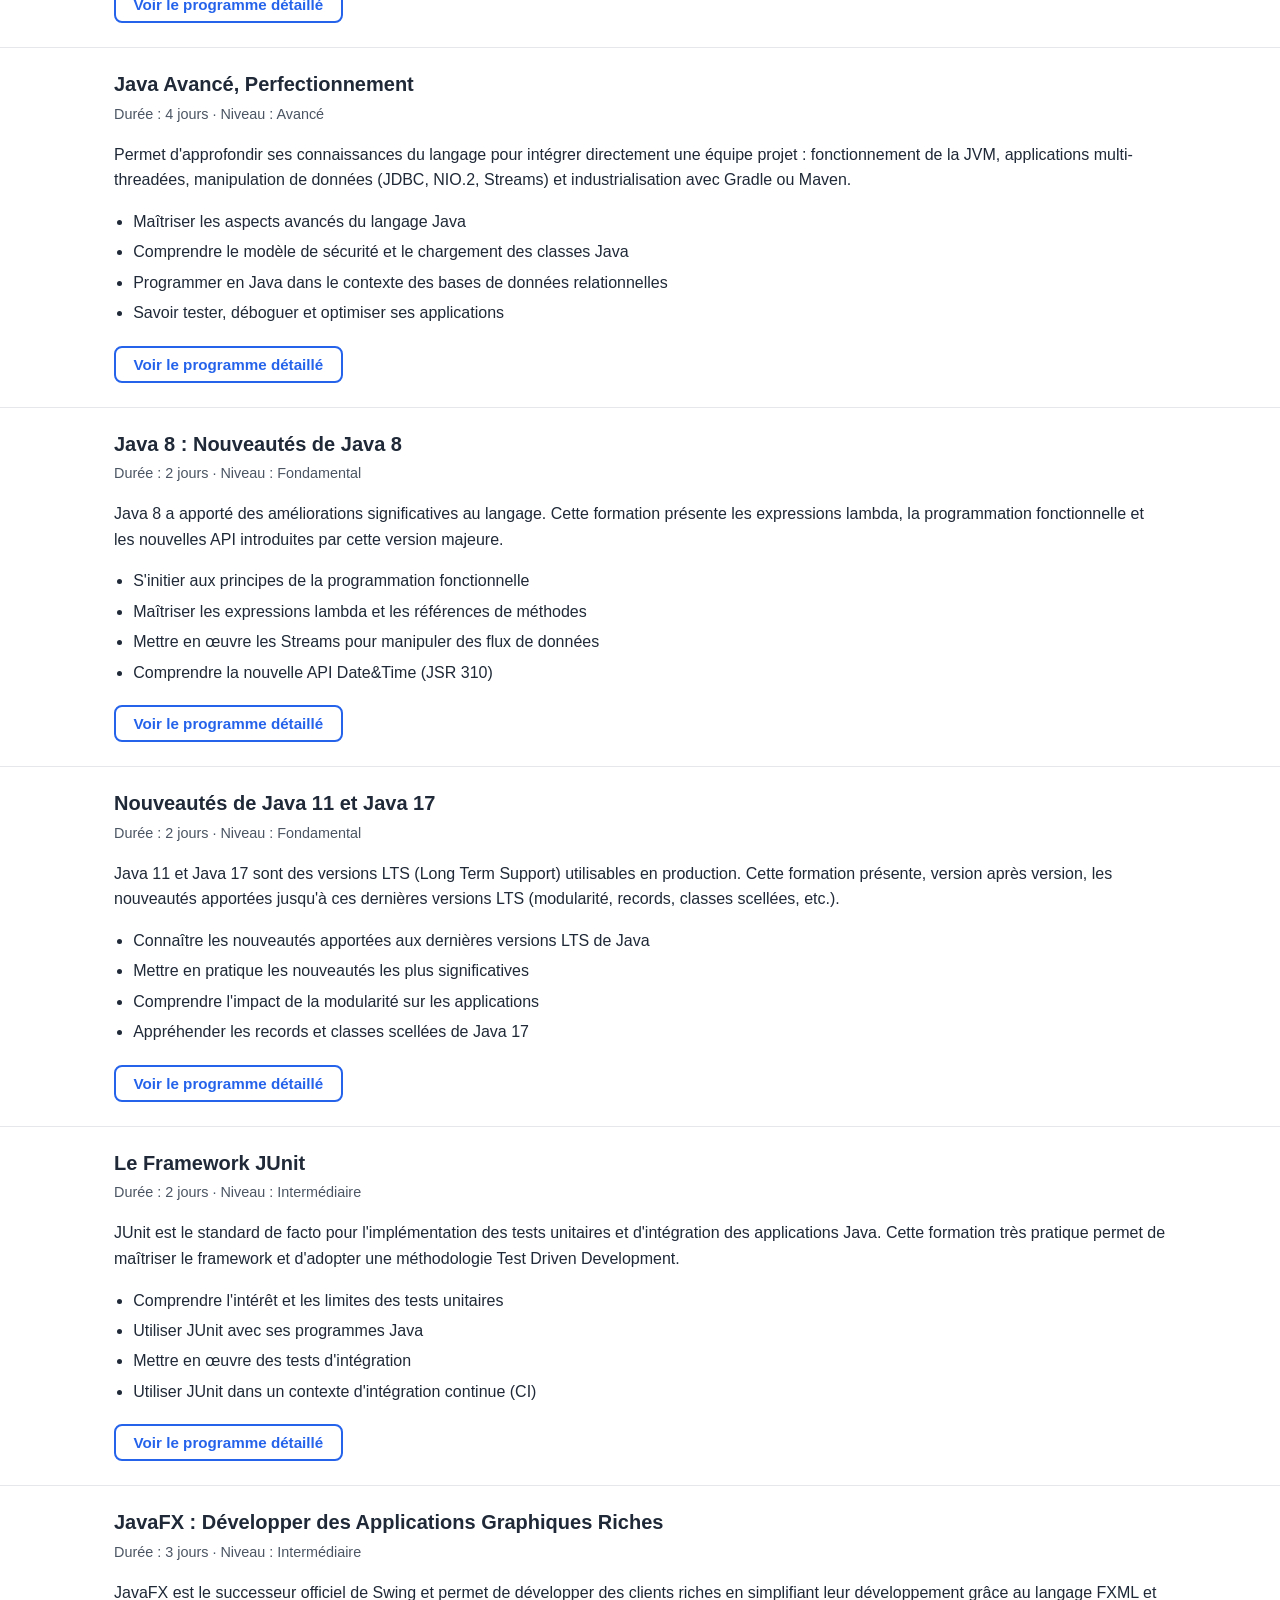
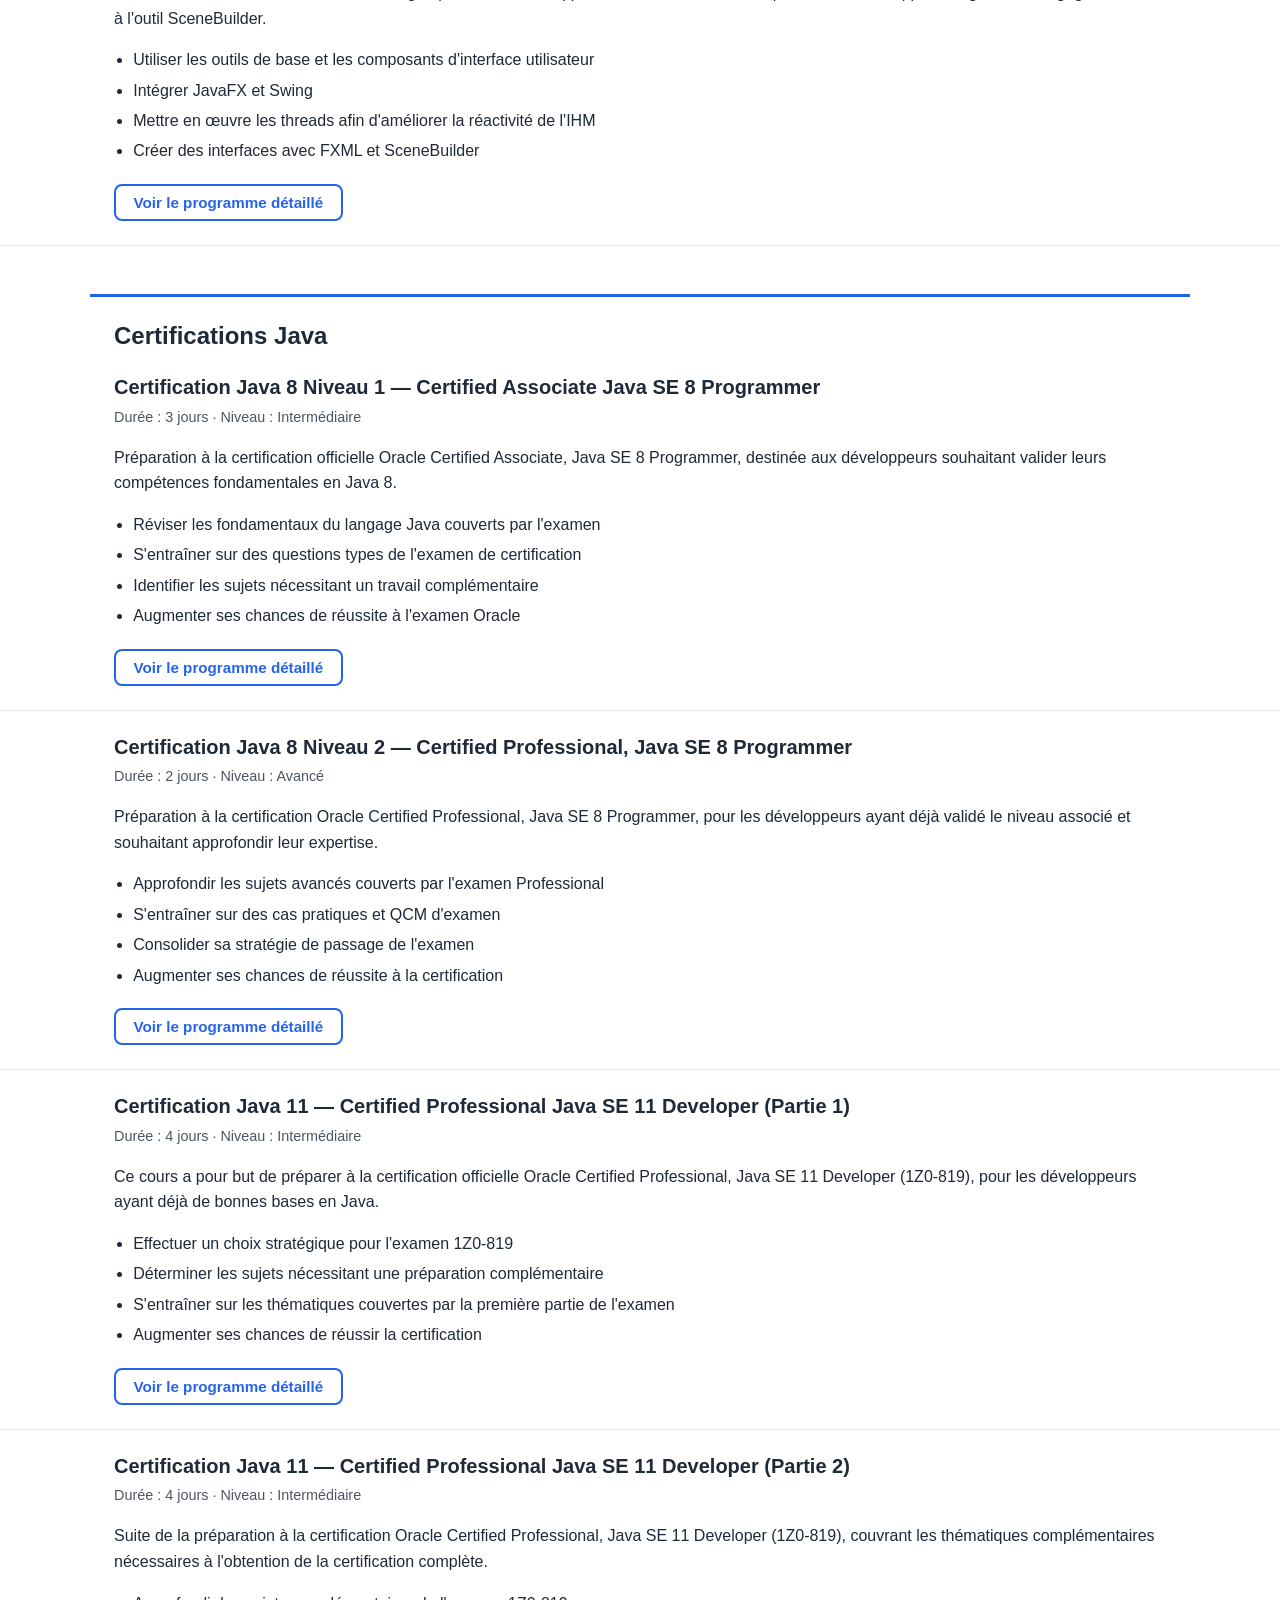
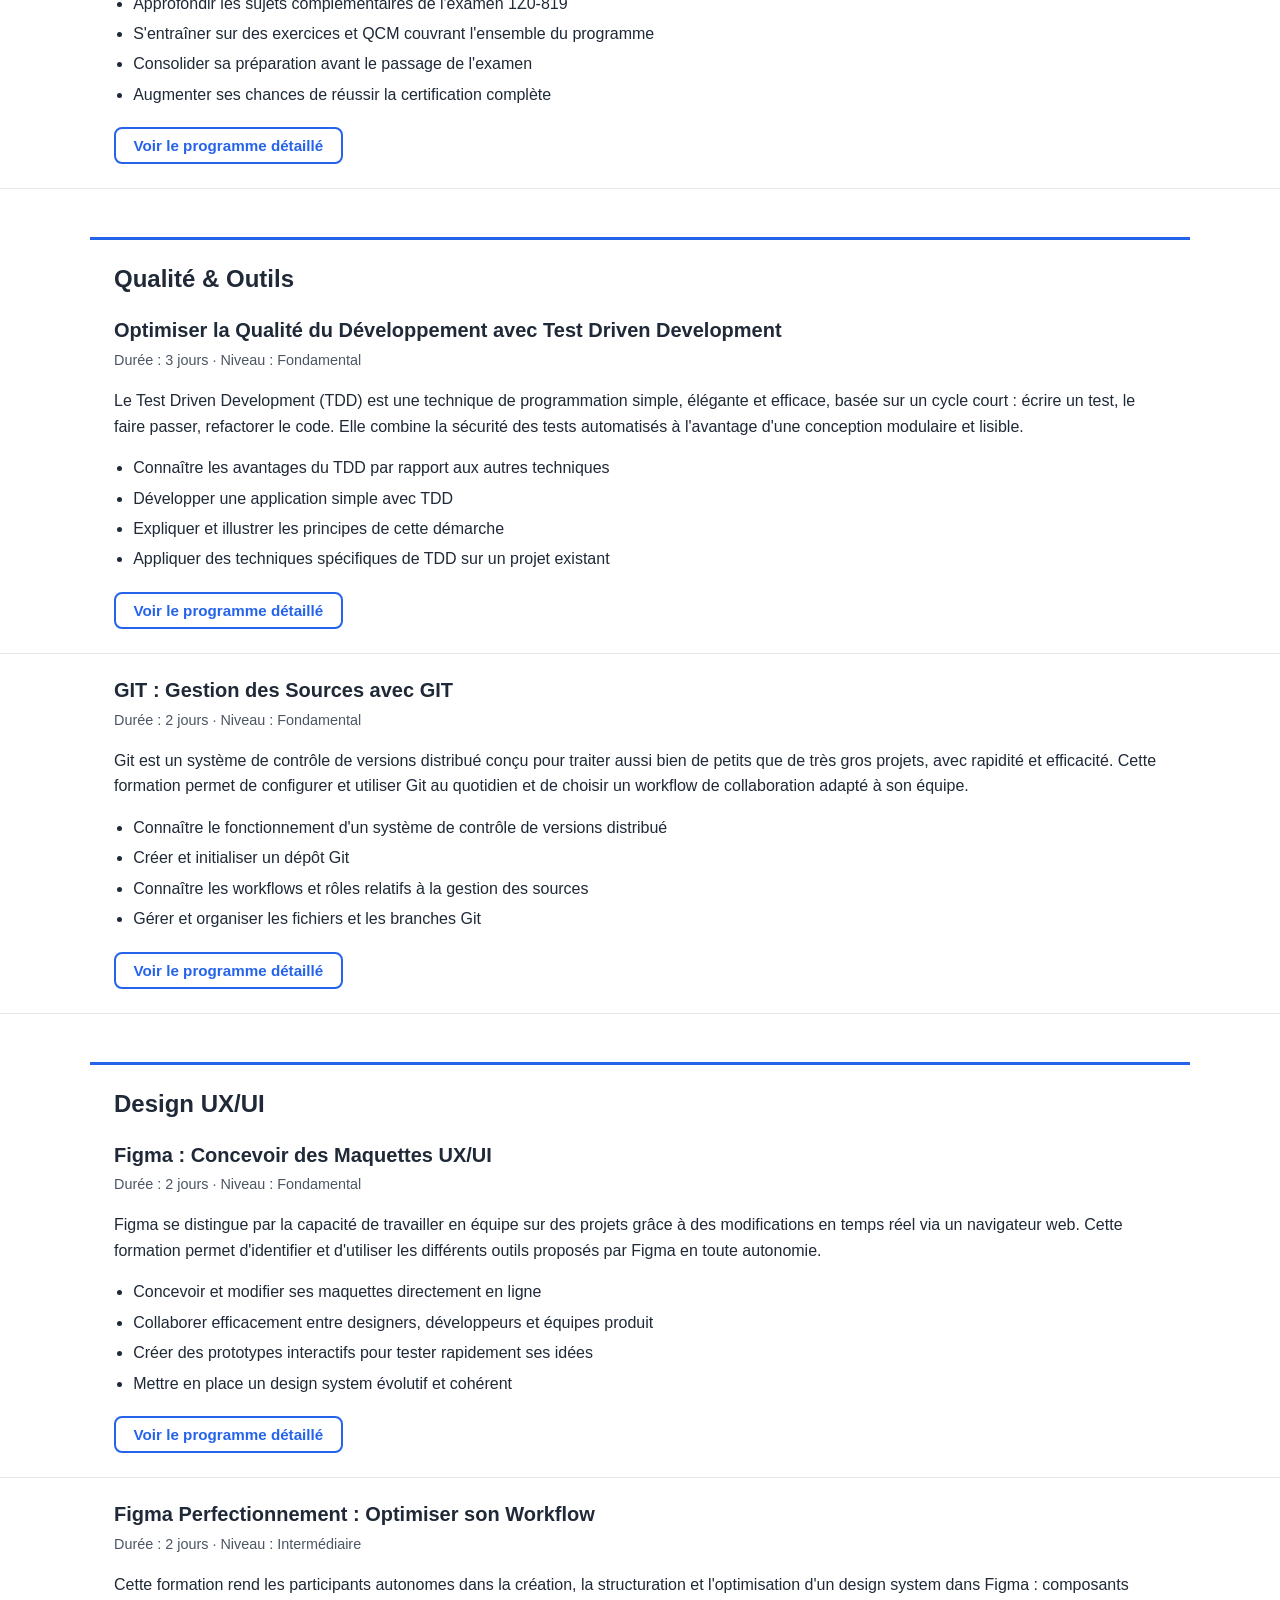
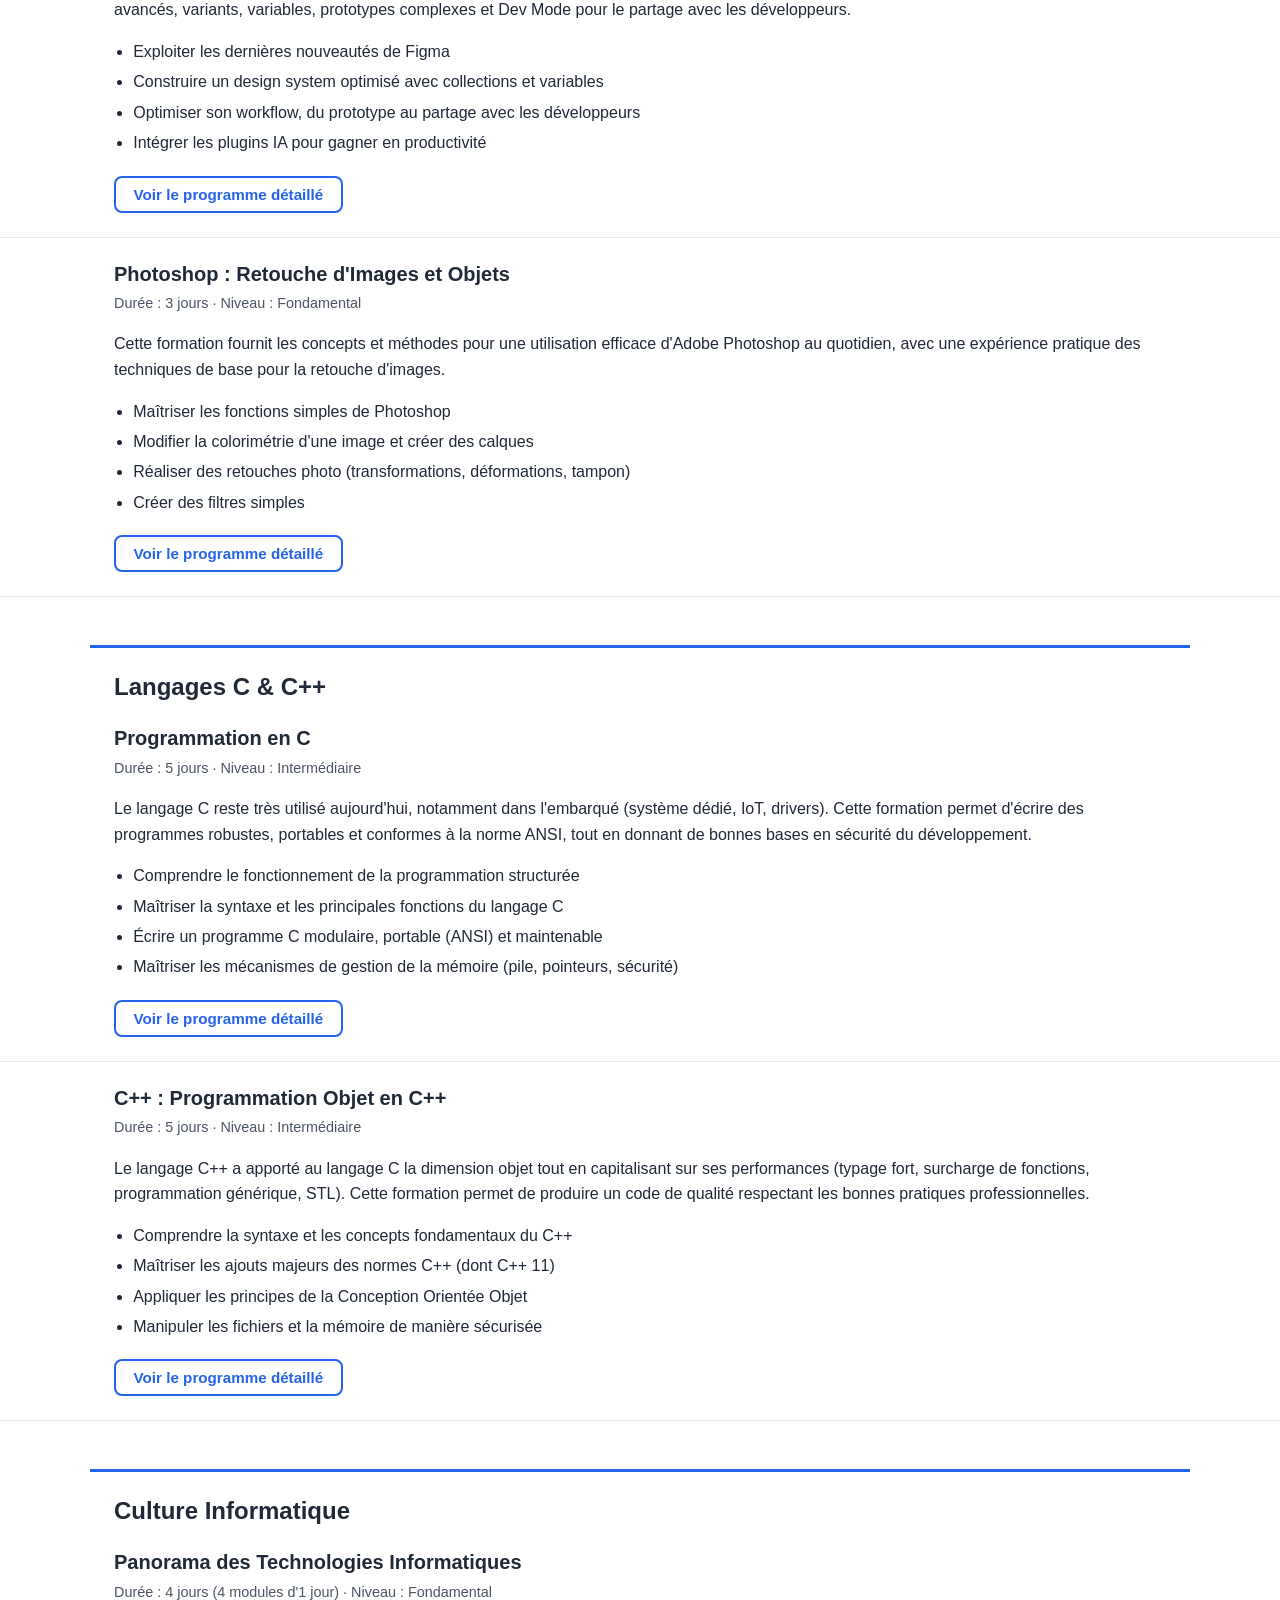
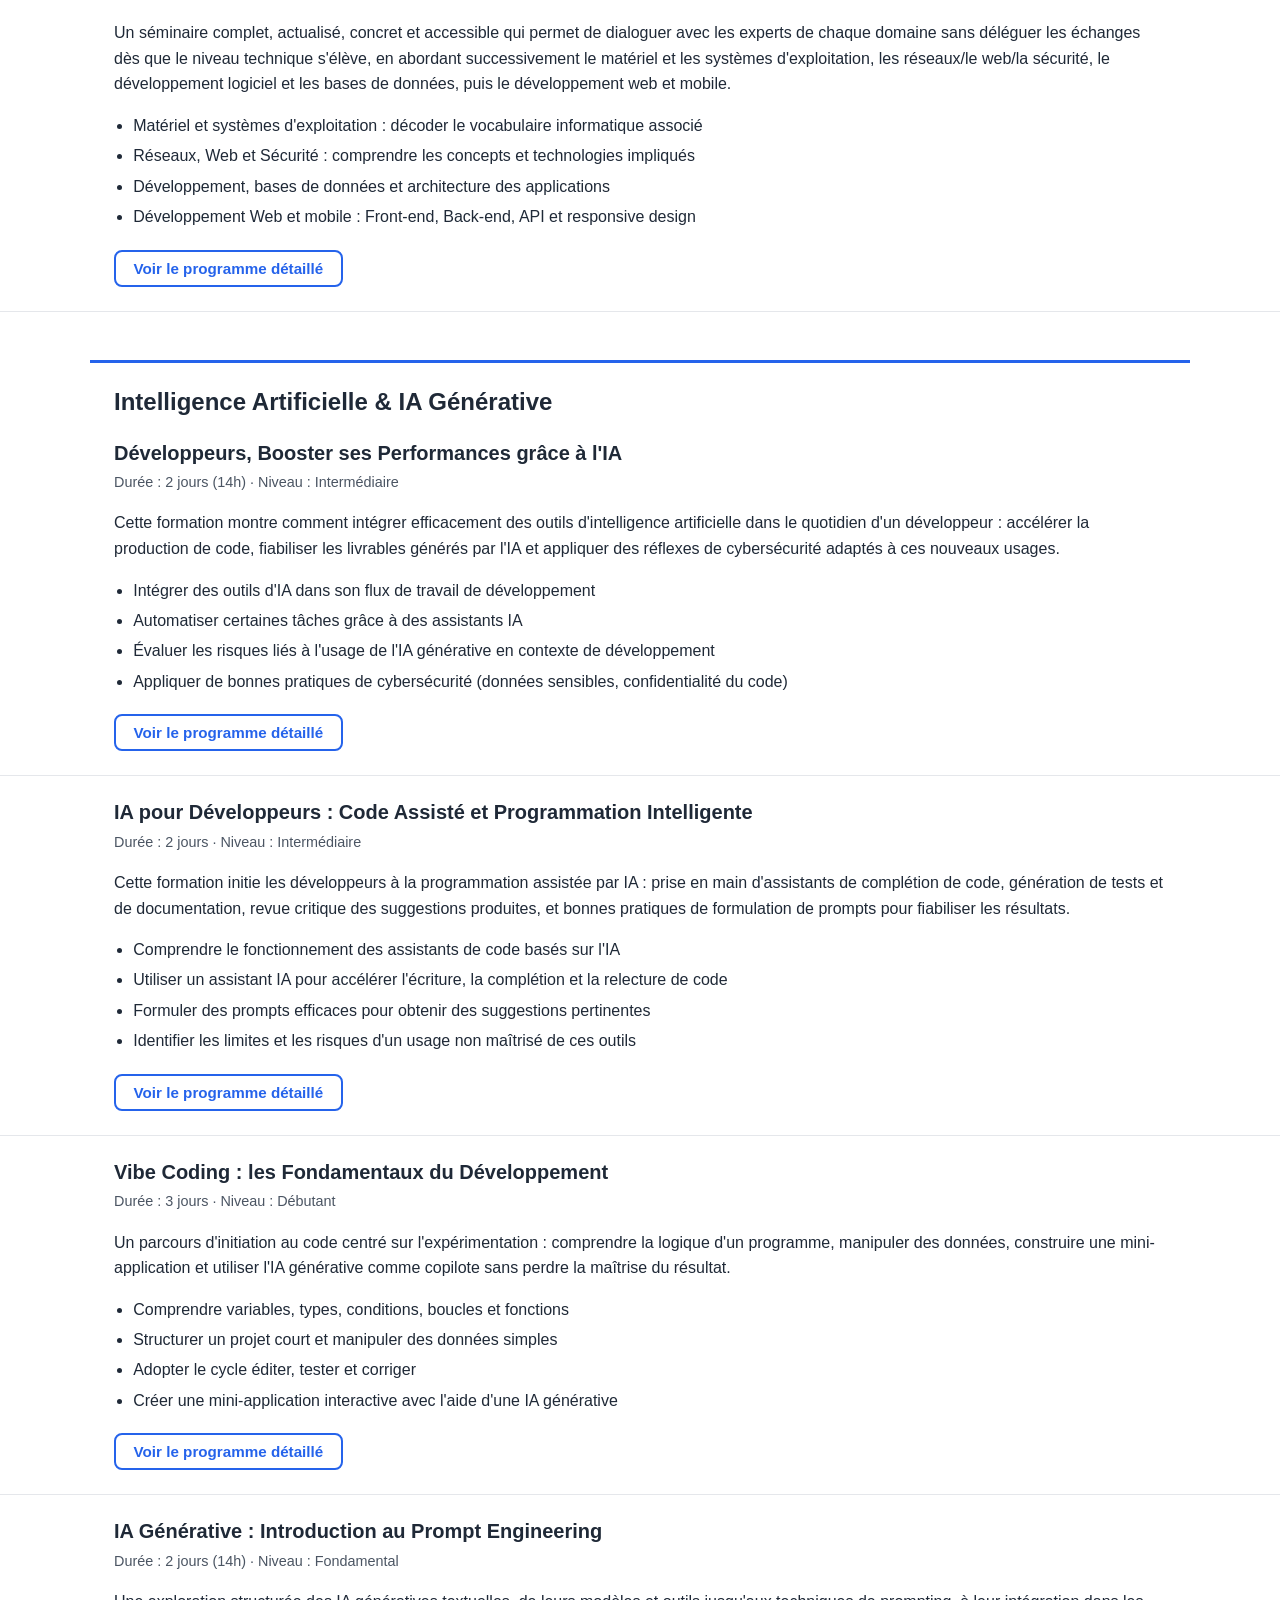
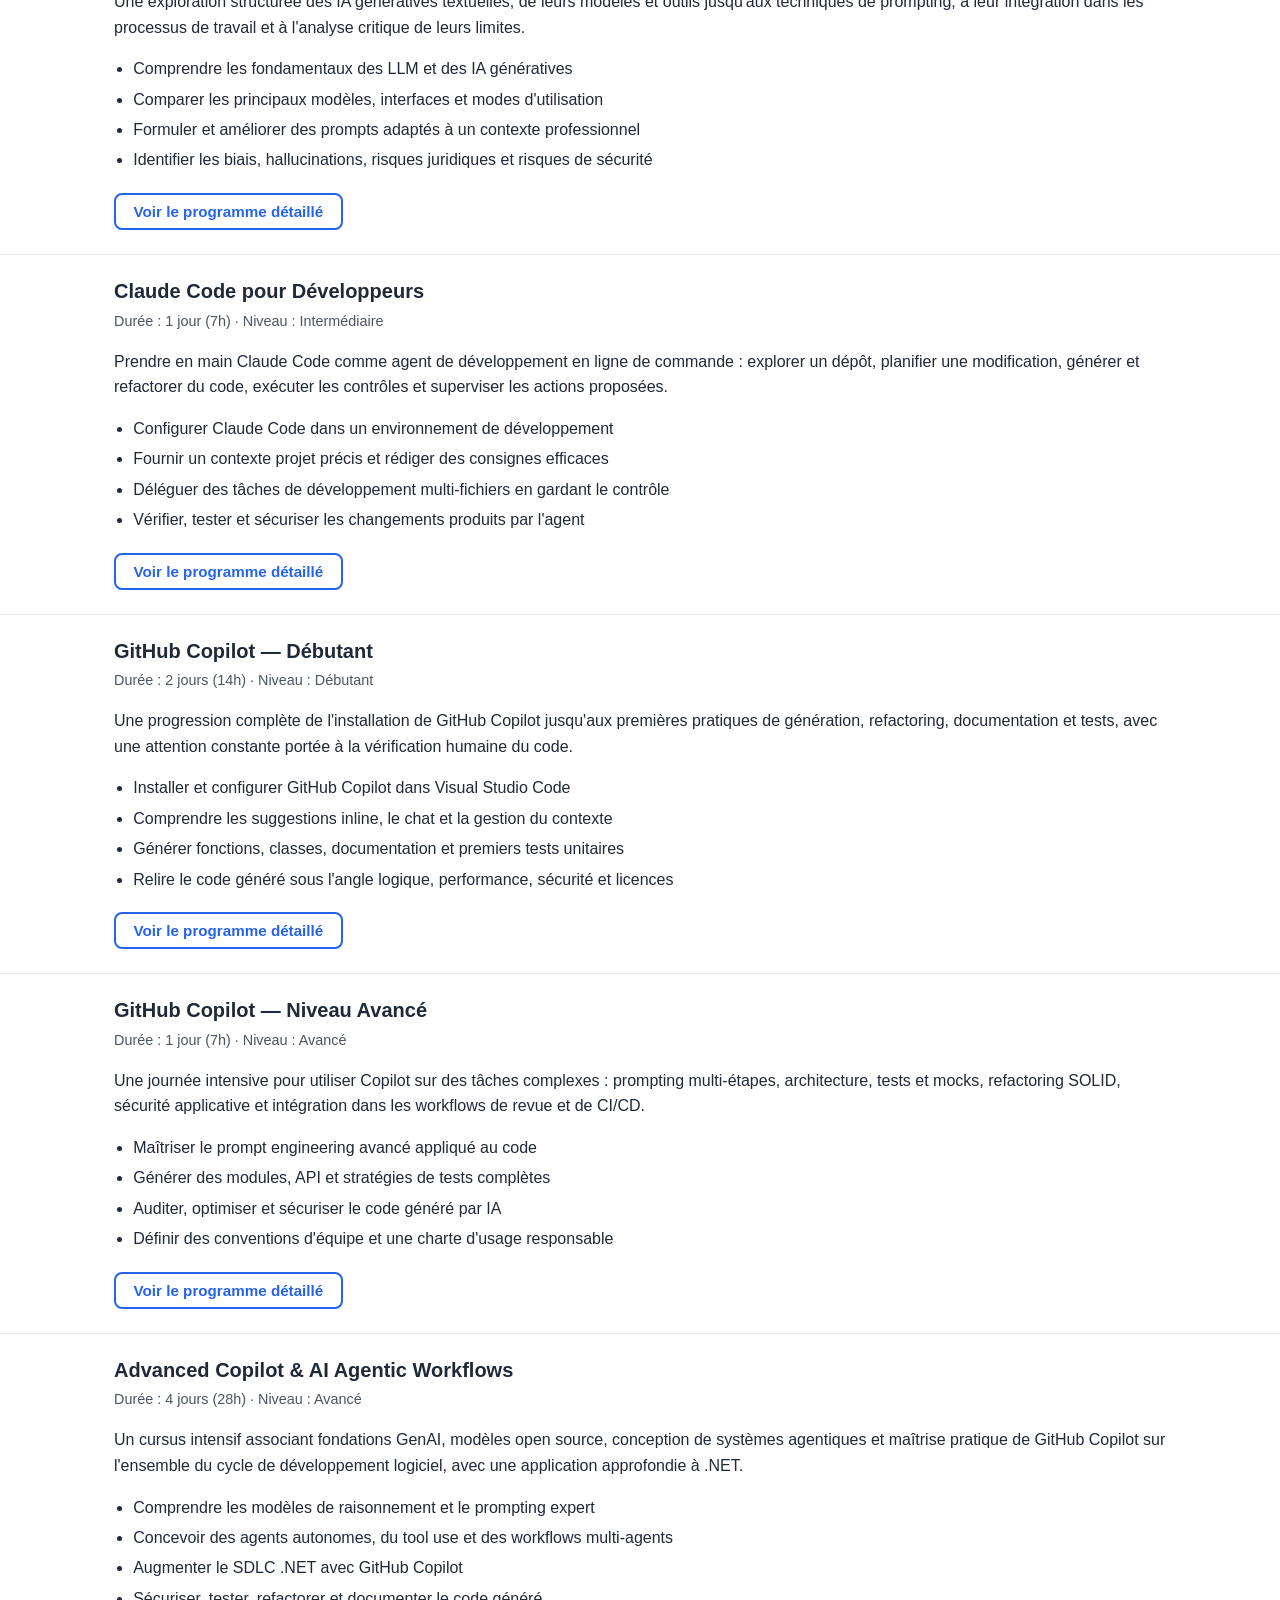
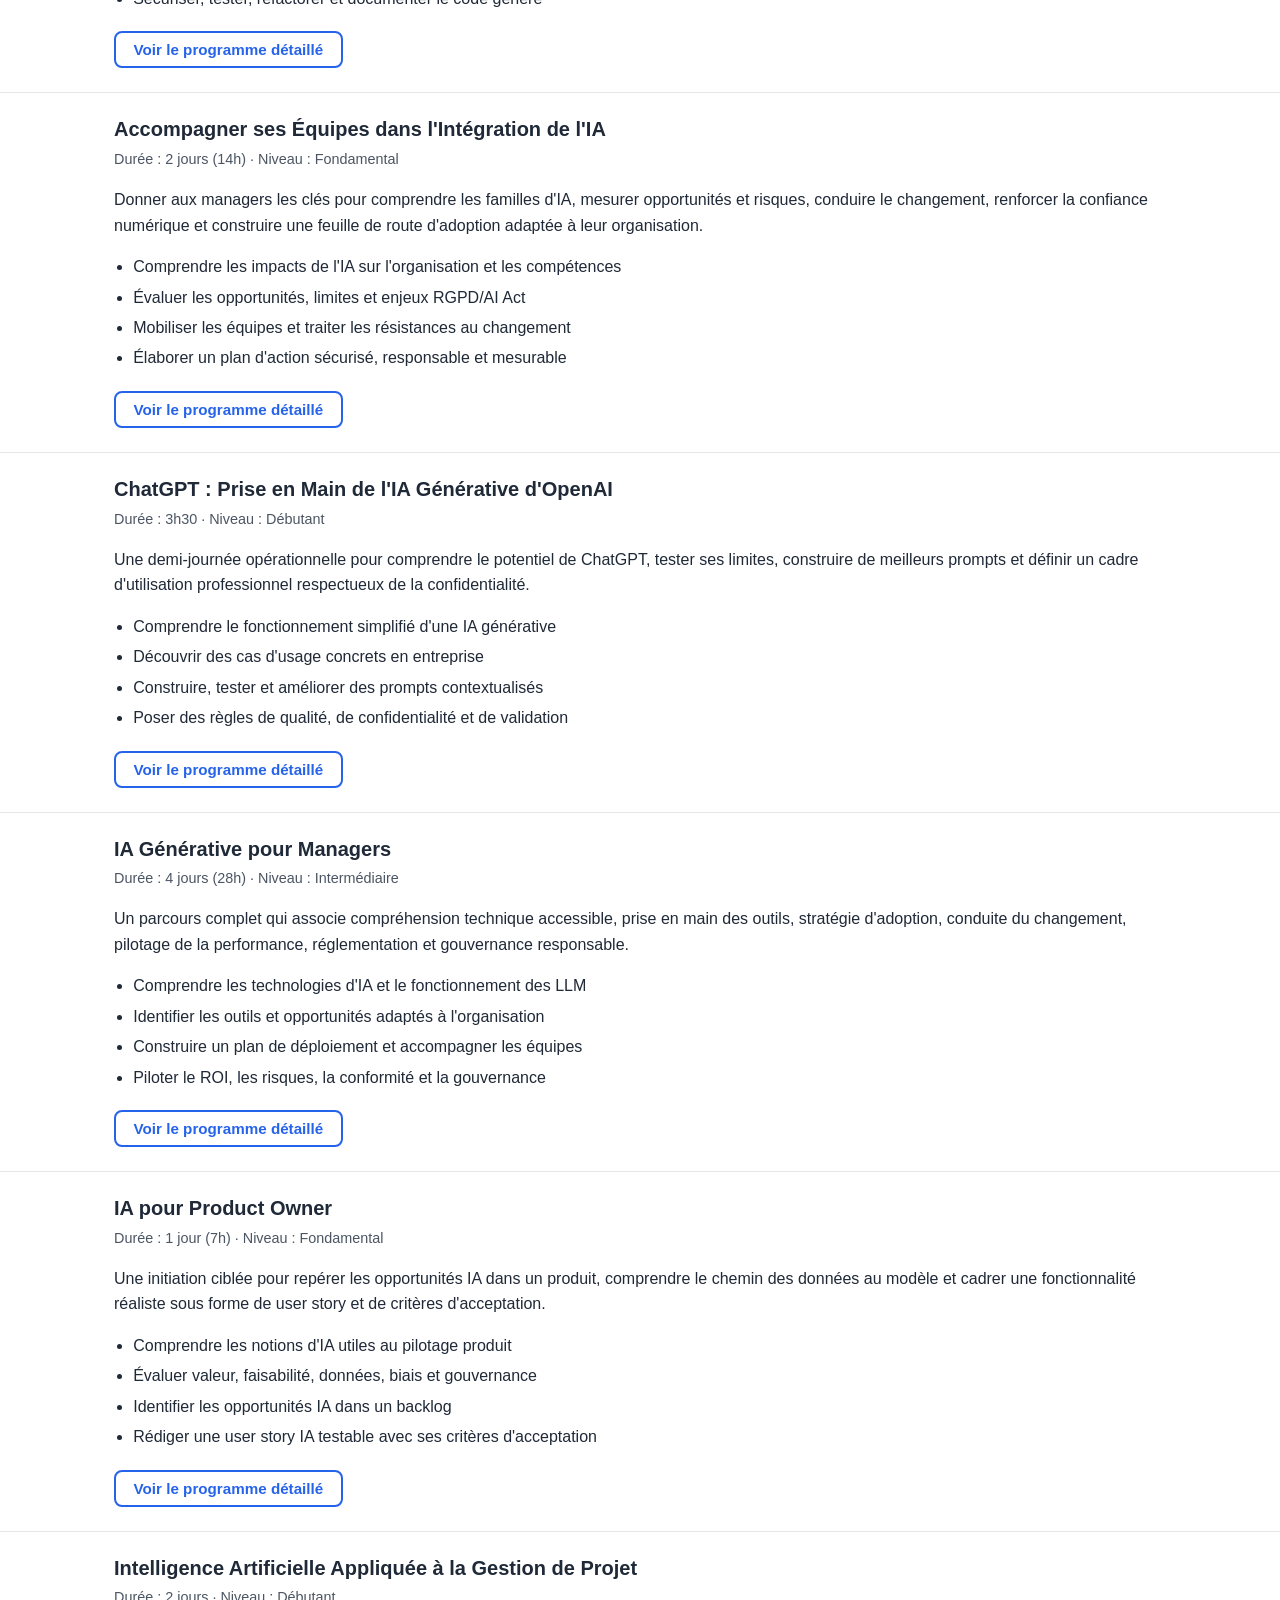
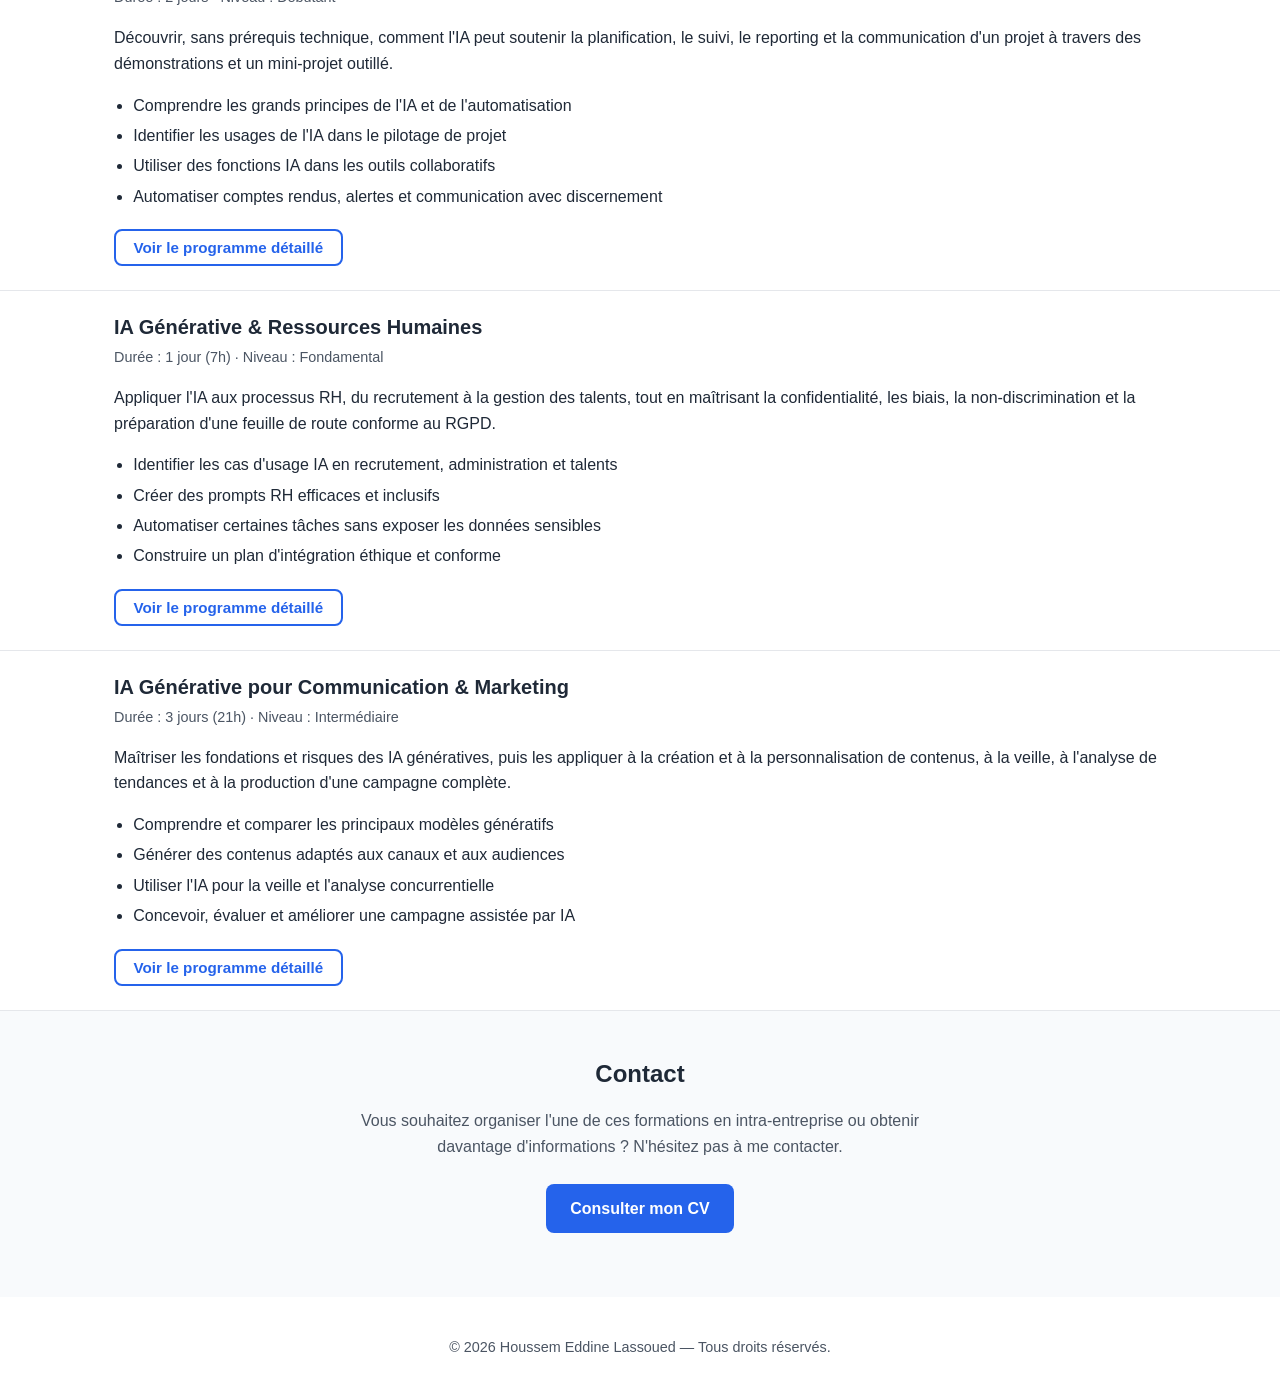
==== commit 853629d9: "Add online CV and portfolio updates" ====
--- a/index.html
+++ b/index.html
@@ -3,14 +3,14 @@
 <head>
   <meta charset="UTF-8">
   <meta name="viewport" content="width=device-width, initial-scale=1.0">
-  <title>Portfolio Formateur — Formations Informatiques</title>
-  <meta name="description" content="Catalogue de 37 formations en développement, Java, bases de données, UX/UI, intelligence artificielle, GitHub Copilot et usages métiers de l'IA.">
+  <title>Formations IA et Développement — Houssem Eddine Lassoued</title>
+  <meta name="description" content="Catalogue de 37 formations : intelligence artificielle générative, GitHub Copilot, usages métier IA, puis développement Java, bases de données, UX/UI, C/C++ et méthodologies.">
   <link rel="stylesheet" href="styles.css">
 </head>
 <body>
   <header class="site-header">
     <div class="container header-inner">
-      <a href="#accueil" class="logo">Formateur<span>.</span>Informatique</a>
+      <a href="#accueil" class="logo">Houssem Eddine<span>.</span>Lassoued</a>
       <button class="nav-toggle" id="navToggle" aria-label="Ouvrir le menu" aria-expanded="false" aria-controls="primaryNav">
         <span></span><span></span><span></span>
       </button>
@@ -20,7 +20,7 @@
           <li><a href="#a-propos">À propos</a></li>
           <li><a href="#formations">Formations</a></li>
           <li><a href="#contact">Contact</a></li>
-          <li><a class="btn-cv" href="assets/cv/cv.pdf" download>Télécharger mon CV</a></li>
+          <li><a class="btn-cv" href="cv.html">Mon CV</a></li>
         </ul>
       </nav>
     </div>
@@ -29,11 +29,11 @@
   <main id="main-content">
     <section id="accueil" class="hero">
       <div class="container">
-        <h1>Formateur Informatique — Développement, Bases de Données &amp; Outils</h1>
-        <p class="hero-subtitle">Je conçois et anime des formations professionnelles en programmation, bases de données, méthodologies et outils de développement, pour tous niveaux.</p>
+        <h1>Intelligence Artificielle &amp; Développement Informatique — Formations Experts</h1>
+        <p class="hero-subtitle">Je conçois et anime 37 formations sur l'IA générative, GitHub Copilot, les usages métier IA, ainsi que la programmation orientée objet, Java, bases de données, design UX/UI et outils modernes, pour tous niveaux.</p>
         <div class="hero-actions">
           <a href="#formations" class="btn btn-primary">Voir mes formations</a>
-          <a href="assets/cv/cv.pdf" class="btn btn-secondary" download>Télécharger mon CV (PDF)</a>
+          <a href="cv.html" class="btn btn-secondary">Découvrir mon parcours</a>
         </div>
       </div>
     </section>
@@ -41,7 +41,7 @@
     <section id="a-propos" class="about">
       <div class="container">
         <h2>À propos</h2>
-        <p>Formateur informatique spécialisé dans la programmation orientée objet, le langage Java, les bases de données relationnelles et les outils de développement modernes (Git, Figma, méthodologies agiles). J'accompagne des publics variés — débutants comme développeurs expérimentés — vers la maîtrise opérationnelle des concepts et des outils, à travers des formations riches en ateliers pratiques.</p>
+        <p>Formateur informatique expert en <strong>intelligence artificielle générative</strong> (ChatGPT, Claude, Copilot, LLM, prompt engineering), <strong>GitHub Copilot avancé</strong> et applications métier de l'IA, ainsi qu'en programmation objet, Java, bases de données relationnelles et outils modernes (Git, Figma, méthodologies agiles). J'accompagne des équipes et des publics variés — débutants, professionnels métier et développeurs seniors — vers la maîtrise opérationnelle de ces technologies transformantes, à travers des formations riches en ateliers pratiques et cas d'usage concrets.</p>
       </div>
     </section>
 
@@ -52,6 +52,7 @@
 
         <nav class="category-nav" aria-label="Catégories de formations">
           <ul>
+            <li><a href="#cat-ia"><strong>Intelligence Artificielle</strong></a></li>
             <li><a href="#cat-conception">Conception &amp; Modélisation</a></li>
             <li><a href="#cat-bdd">Bases de données &amp; SQL</a></li>
             <li><a href="#cat-java">Java</a></li>
@@ -60,7 +61,6 @@
             <li><a href="#cat-design">Design UX/UI</a></li>
             <li><a href="#cat-c">Langages C &amp; C++</a></li>
             <li><a href="#cat-culture">Culture Informatique</a></li>
-            <li><a href="#cat-ia">Intelligence Artificielle</a></li>
           </ul>
         </nav>
       </div>
@@ -652,14 +652,14 @@
       <div class="container">
         <h2>Contact</h2>
         <p>Vous souhaitez organiser l'une de ces formations en intra-entreprise ou obtenir davantage d'informations ? N'hésitez pas à me contacter.</p>
-        <a href="assets/cv/cv.pdf" class="btn btn-primary" download>Télécharger mon CV (PDF)</a>
+        <a href="cv.html" class="btn btn-primary">Consulter mon CV</a>
       </div>
     </section>
   </main>
 
   <footer class="site-footer">
     <div class="container">
-      <p>&copy; <span id="year"></span> Formateur Informatique — Tous droits réservés.</p>
+      <p>&copy; <span id="year"></span> Houssem Eddine Lassoued — Tous droits réservés.</p>
     </div>
   </footer>
 
--- a/styles.css
+++ b/styles.css
@@ -412,6 +412,531 @@
   font-size: 0.9rem;
 }
 
+/* ===== Web CV ===== */
+.cv-page {
+  --cv-ink: #18232a;
+  --cv-muted: #53636a;
+  --cv-paper: #f6f7f4;
+  --cv-accent: #c84f38;
+  --cv-teal: #0f6263;
+  color: var(--cv-ink);
+  background: #fff;
+  letter-spacing: 0;
+}
+
+.cv-page h1,
+.cv-page h2,
+.cv-page h3 {
+  font-family: Georgia, "Times New Roman", serif;
+  letter-spacing: 0;
+}
+
+.cv-page .site-header {
+  background: rgba(255, 255, 255, 0.97);
+}
+
+.cv-page .logo span,
+.cv-page .primary-nav a:hover,
+.cv-page .primary-nav a:focus-visible {
+  color: var(--cv-accent);
+}
+
+.cv-page .btn-cv,
+.cv-page .btn-primary {
+  background: var(--cv-accent);
+}
+
+.cv-page .btn-cv:hover,
+.cv-page .btn-primary:hover,
+.cv-page .btn-cv:focus-visible,
+.cv-page .btn-primary:focus-visible {
+  background: #a93c28;
+}
+
+.cv-hero {
+  min-height: calc(100vh - 65px);
+  display: flex;
+  align-items: center;
+  padding: 5rem 0;
+  background: linear-gradient(90deg, #fff 0 68%, var(--cv-paper) 68% 100%);
+  border-bottom: 1px solid #dce2df;
+}
+
+.cv-hero-grid {
+  display: grid;
+  grid-template-columns: minmax(0, 1.55fr) minmax(300px, 0.65fr);
+  gap: clamp(3rem, 8vw, 7rem);
+  align-items: center;
+}
+
+.cv-kicker,
+.cv-section-number {
+  margin: 0 0 1rem;
+  color: var(--cv-accent);
+  font-size: 0.78rem;
+  font-weight: 800;
+  text-transform: uppercase;
+}
+
+.cv-identity h1 {
+  margin-bottom: 1.5rem;
+  font-size: clamp(3.4rem, 7.5vw, 6.8rem);
+  font-weight: 500;
+  line-height: 0.92;
+}
+
+.cv-role {
+  max-width: 720px;
+  margin: 0 0 1.1rem;
+  color: var(--cv-teal);
+  font-size: clamp(1.1rem, 2vw, 1.4rem);
+  font-weight: 700;
+  line-height: 1.4;
+}
+
+.cv-summary {
+  max-width: 680px;
+  margin: 0;
+  color: var(--cv-muted);
+  font-size: 1.05rem;
+}
+
+.cv-actions {
+  display: flex;
+  align-items: center;
+  gap: 1.5rem;
+  flex-wrap: wrap;
+  margin-top: 2rem;
+}
+
+.cv-text-link {
+  color: var(--cv-ink);
+  font-weight: 700;
+  text-decoration: none;
+  border-bottom: 1px solid var(--cv-ink);
+}
+
+.cv-text-link:hover,
+.cv-text-link:focus-visible {
+  color: var(--cv-accent);
+  border-color: var(--cv-accent);
+}
+
+.cv-linkedin {
+  color: #0a66c2;
+  background: #fff;
+  border: 2px solid #0a66c2;
+}
+
+.cv-linkedin:hover,
+.cv-linkedin:focus-visible {
+  color: #fff;
+  background: #0a66c2;
+}
+
+.cv-profile-panel {
+  padding-top: 1.5rem;
+}
+
+.cv-photo {
+  display: block;
+  width: min(100%, 320px);
+  aspect-ratio: 4 / 5;
+  margin: 0 auto 2rem;
+  object-fit: cover;
+  object-position: center 32%;
+  background: #e9eceb;
+  border-radius: 12px;
+  box-shadow:
+    0 12px 28px rgba(0, 0, 0, 0.12),
+    0 2px 4px rgba(0, 0, 0, 0.08),
+    20px 20px 0px -4px var(--cv-accent);
+  border: 1px solid rgba(255, 255, 255, 0.6);
+  transition: transform 0.3s cubic-bezier(0.33, 0.66, 0.66, 1), box-shadow 0.3s ease;
+}
+
+.cv-photo:hover {
+  transform: translateY(-4px);
+  box-shadow:
+    0 16px 32px rgba(0, 0, 0, 0.15),
+    0 2px 4px rgba(0, 0, 0, 0.08),
+    20px 20px 0px -4px var(--cv-accent);
+}
+
+.cv-quick-facts {
+  margin: 2.5rem 0 0;
+}
+
+.cv-quick-facts div {
+  display: grid;
+  grid-template-columns: 90px 1fr;
+  gap: 1rem;
+  padding: 0.75rem 0;
+  border-bottom: 1px solid #ccd4d0;
+}
+
+.cv-quick-facts dt {
+  color: var(--cv-muted);
+  font-size: 0.78rem;
+  font-weight: 700;
+  text-transform: uppercase;
+}
+
+.cv-quick-facts dd {
+  margin: 0;
+  font-size: 0.9rem;
+  line-height: 1.4;
+}
+
+.cv-impact {
+  color: #fff;
+  background: var(--cv-ink);
+}
+
+.cv-stats {
+  display: grid;
+  grid-template-columns: repeat(4, 1fr);
+  padding-top: 2.2rem;
+  padding-bottom: 2.2rem;
+}
+
+.cv-stats div {
+  display: flex;
+  align-items: center;
+  gap: 0.85rem;
+  min-width: 0;
+  padding: 0.5rem 1.5rem;
+  border-left: 1px solid #48535a;
+}
+
+.cv-stats div:first-child {
+  border-left: 0;
+}
+
+.cv-stats strong {
+  color: #ff8067;
+  font-family: Georgia, "Times New Roman", serif;
+  font-size: 2.4rem;
+  font-weight: 500;
+  line-height: 1;
+}
+
+.cv-stats span {
+  color: #d9dfdc;
+  font-size: 0.85rem;
+  line-height: 1.3;
+}
+
+.cv-section {
+  padding: 6rem 0;
+  scroll-margin-top: 70px;
+}
+
+.cv-section-alt {
+  background: var(--cv-paper);
+}
+
+.cv-section-grid {
+  display: grid;
+  grid-template-columns: minmax(220px, 0.7fr) minmax(0, 1.6fr);
+  gap: clamp(3rem, 8vw, 8rem);
+}
+
+.cv-section-heading h2,
+.cv-feature h2,
+.cv-awards h2,
+.cv-download h2 {
+  margin-bottom: 1rem;
+  font-size: clamp(2.1rem, 4vw, 3.6rem);
+  font-weight: 500;
+}
+
+.cv-section-heading > p:last-child {
+  color: var(--cv-muted);
+}
+
+.cv-expertise-list article {
+  display: grid;
+  grid-template-columns: 44px 1fr;
+  gap: 1.2rem;
+  padding: 1.5rem 0;
+  border-top: 1px solid #cbd3d0;
+}
+
+.cv-expertise-list article:first-child {
+  padding-top: 0;
+  border-top: 0;
+}
+
+.cv-expertise-list article > p {
+  margin: 0;
+  color: var(--cv-accent);
+  font-size: 0.8rem;
+  font-weight: 800;
+}
+
+.cv-expertise-list h3,
+.cv-timeline h3,
+.cv-education h3,
+.cv-publications h3 {
+  margin-bottom: 0.4rem;
+  font-size: 1.35rem;
+}
+
+.cv-expertise-list article div p,
+.cv-timeline article div > p:last-child,
+.cv-education p,
+.cv-publications p {
+  margin: 0;
+  color: var(--cv-muted);
+}
+
+.cv-timeline {
+  position: relative;
+}
+
+.cv-timeline::before {
+  position: absolute;
+  top: 0.4rem;
+  bottom: 1rem;
+  left: 123px;
+  width: 1px;
+  content: "";
+  background: #bdc9c5;
+}
+
+.cv-timeline article {
+  position: relative;
+  display: grid;
+  grid-template-columns: 100px 1fr;
+  gap: 3rem;
+  padding: 0 0 2.4rem;
+}
+
+.cv-timeline article::before {
+  position: absolute;
+  top: 0.35rem;
+  left: 118px;
+  width: 11px;
+  height: 11px;
+  content: "";
+  background: var(--cv-accent);
+  border: 3px solid var(--cv-paper);
+  border-radius: 50%;
+}
+
+.cv-timeline-date {
+  color: var(--cv-teal);
+  font-size: 0.78rem;
+  font-weight: 800;
+  text-transform: uppercase;
+}
+
+.cv-company {
+  margin: 0 0 0.25rem;
+  color: var(--cv-accent);
+  font-size: 0.8rem;
+  font-weight: 800;
+  text-transform: uppercase;
+}
+
+.cv-full-document {
+  display: flex;
+  align-items: center;
+  justify-content: space-between;
+  gap: 2rem;
+  margin-top: 2rem;
+  padding-top: 2rem;
+  border-top: 1px solid #cbd3d0;
+}
+
+.cv-full-document p {
+  max-width: 700px;
+  margin: 0;
+  color: var(--cv-muted);
+}
+
+.cv-full-document a {
+  flex: 0 0 auto;
+  color: var(--cv-teal);
+  font-weight: 700;
+  text-decoration: none;
+}
+
+.cv-education {
+  display: grid;
+  grid-template-columns: repeat(3, 1fr);
+  gap: 1px;
+  background: #cbd3d0;
+  border: 1px solid #cbd3d0;
+}
+
+.cv-education article {
+  padding: 1.5rem;
+  background: #fff;
+}
+
+.cv-education time,
+.cv-publications time {
+  display: block;
+  margin-bottom: 1.2rem;
+  color: var(--cv-accent);
+  font-size: 0.78rem;
+  font-weight: 800;
+  text-transform: uppercase;
+}
+
+.cv-certifications {
+  display: flex;
+  flex-wrap: wrap;
+  gap: 0.65rem;
+  margin-top: 1.5rem;
+}
+
+.cv-certifications span {
+  padding: 0.45rem 0.75rem;
+  color: var(--cv-teal);
+  background: #e6f0ed;
+  border: 1px solid #bfd4cf;
+  border-radius: 3px;
+  font-size: 0.82rem;
+  font-weight: 700;
+}
+
+.cv-feature {
+  padding: 5rem 0;
+  color: #fff;
+  background: var(--cv-teal);
+}
+
+.cv-feature-grid {
+  display: grid;
+  grid-template-columns: minmax(260px, 0.8fr) minmax(0, 1.2fr);
+  gap: clamp(3rem, 8vw, 8rem);
+}
+
+.cv-feature .cv-section-number {
+  color: #ffad9d;
+}
+
+.cv-feature-lead {
+  margin-top: 0;
+  font-family: Georgia, "Times New Roman", serif;
+  font-size: 1.35rem;
+  line-height: 1.45;
+}
+
+.cv-feature-points {
+  display: grid;
+  grid-template-columns: repeat(2, 1fr);
+  gap: 0.7rem 2rem;
+  margin: 1.5rem 0 2rem;
+  padding-left: 1.2rem;
+}
+
+.cv-feature .btn-secondary {
+  color: #fff;
+  border-color: #fff;
+}
+
+.cv-feature .btn-secondary:hover,
+.cv-feature .btn-secondary:focus-visible {
+  color: var(--cv-teal);
+  background: #fff;
+}
+
+.cv-publications {
+  display: grid;
+  grid-template-columns: repeat(2, minmax(0, 1fr));
+  gap: 1rem;
+}
+
+.cv-publications article {
+  min-height: 250px;
+  padding: 1.5rem;
+  background: var(--cv-paper);
+  border-top: 4px solid var(--cv-teal);
+}
+
+.cv-publications h3 {
+  overflow-wrap: anywhere;
+}
+
+.cv-awards {
+  padding: 5rem 0;
+  background: #eef1ef;
+}
+
+.cv-awards-grid {
+  display: grid;
+  grid-template-columns: repeat(4, 1fr);
+  gap: 1px;
+  margin-top: 2rem;
+  background: #cbd3d0;
+  border: 1px solid #cbd3d0;
+}
+
+.cv-awards-grid p {
+  margin: 0;
+  padding: 1.5rem;
+  background: #eef1ef;
+}
+
+.cv-awards-grid strong {
+  display: block;
+  margin-bottom: 0.75rem;
+  color: var(--cv-accent);
+  font-family: Georgia, "Times New Roman", serif;
+  font-size: 1.8rem;
+}
+
+.cv-download {
+  padding: 4rem 0;
+  color: #fff;
+  background: var(--cv-ink);
+}
+
+.cv-download-inner {
+  display: flex;
+  align-items: center;
+  justify-content: space-between;
+  gap: 2rem;
+}
+
+.cv-download p {
+  margin: 0 0 0.5rem;
+  color: #aeb9b5;
+  font-size: 0.8rem;
+  font-weight: 700;
+  text-transform: uppercase;
+}
+
+.cv-download h2 {
+  margin: 0;
+  font-size: clamp(1.8rem, 3vw, 2.8rem);
+}
+
+.cv-footer-inner {
+  display: flex;
+  justify-content: space-between;
+  gap: 1rem;
+}
+
+.cv-footer-inner p {
+  margin: 0;
+}
+
+.cv-footer-inner a {
+  color: var(--cv-teal);
+  font-weight: 700;
+  text-decoration: none;
+}
+
+.cv-footer-links {
+  display: flex;
+  gap: 1.5rem;
+}
+
 /* ===== Responsive ===== */
 @media (max-width: 768px) {
   .nav-toggle {
@@ -467,4 +992,112 @@
   .modal-day {
     padding: 0.9rem;
   }
-}
+
+  .cv-hero {
+    min-height: auto;
+    padding: 3.5rem 0 4.5rem;
+    background: #fff;
+  }
+
+  .cv-hero-grid,
+  .cv-section-grid,
+  .cv-feature-grid {
+    grid-template-columns: 1fr;
+    gap: 3rem;
+  }
+
+  .cv-identity h1 {
+    font-size: clamp(3rem, 16vw, 5rem);
+  }
+
+  .cv-profile-panel {
+    padding: 0;
+  }
+
+  .cv-photo {
+    width: min(80vw, 280px);
+    border-radius: 10px;
+  }
+
+  .cv-stats {
+    grid-template-columns: repeat(2, 1fr);
+  }
+
+  .cv-stats div {
+    border-top: 1px solid #48535a;
+    border-left: 0;
+  }
+
+  .cv-stats div:nth-child(-n + 2) {
+    border-top: 0;
+  }
+
+  .cv-section {
+    padding: 4rem 0;
+  }
+
+  .cv-full-document,
+  .cv-download-inner {
+    align-items: flex-start;
+    flex-direction: column;
+  }
+
+  .cv-education,
+  .cv-awards-grid {
+    grid-template-columns: 1fr;
+  }
+
+  .cv-feature-points,
+  .cv-publications {
+    grid-template-columns: 1fr;
+  }
+
+  .cv-publications article {
+    min-height: 0;
+  }
+
+  .cv-footer-inner {
+    align-items: center;
+    flex-direction: column;
+  }
+}
+
+@media (max-width: 480px) {
+  .cv-actions {
+    align-items: flex-start;
+    flex-direction: column;
+  }
+
+  .cv-footer-links {
+    align-items: center;
+    flex-direction: column;
+    gap: 0.5rem;
+  }
+
+  .cv-stats {
+    grid-template-columns: 1fr;
+  }
+
+  .cv-stats div:nth-child(2) {
+    border-top: 1px solid #48535a;
+  }
+
+  .cv-timeline::before {
+    left: 7px;
+  }
+
+  .cv-timeline article {
+    grid-template-columns: 1fr;
+    gap: 0.5rem;
+    padding-left: 2rem;
+  }
+
+  .cv-timeline article::before {
+    left: 2px;
+  }
+
+  .cv-quick-facts div {
+    grid-template-columns: 1fr;
+    gap: 0.2rem;
+  }
+}
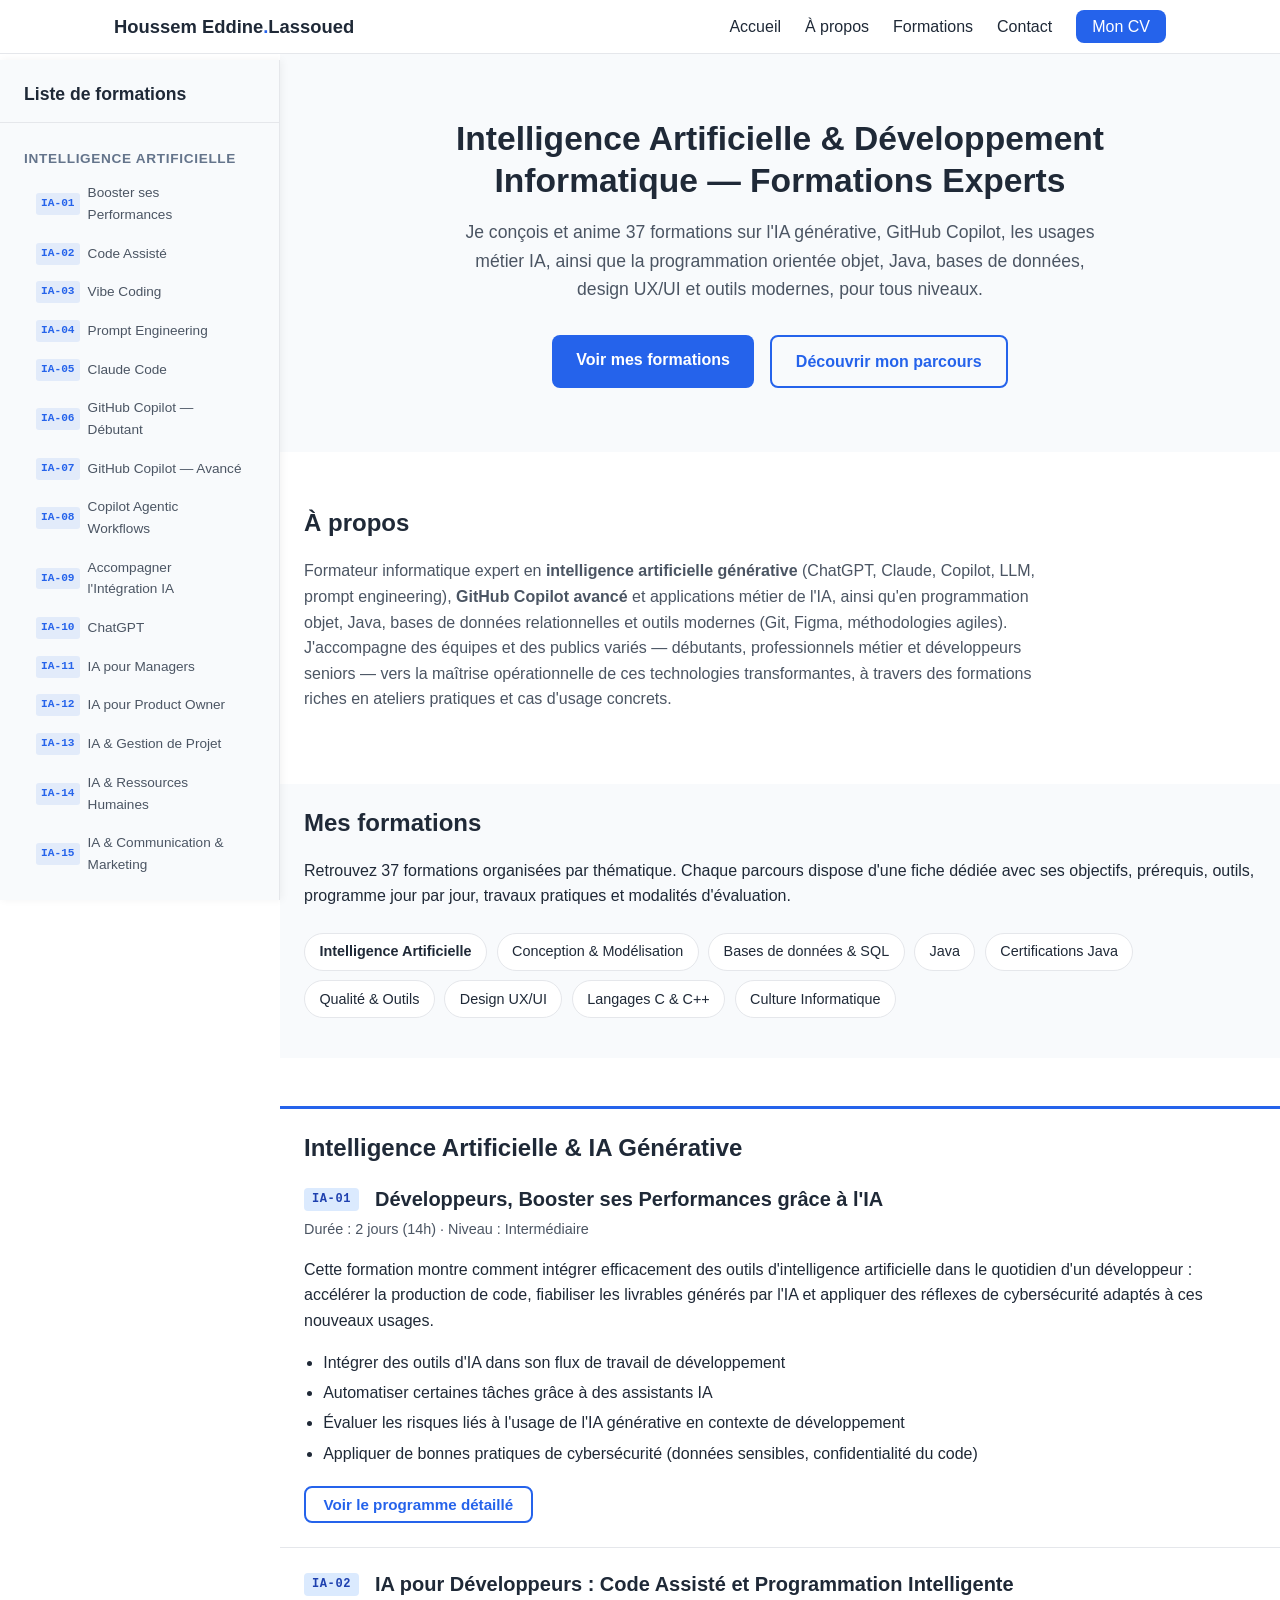
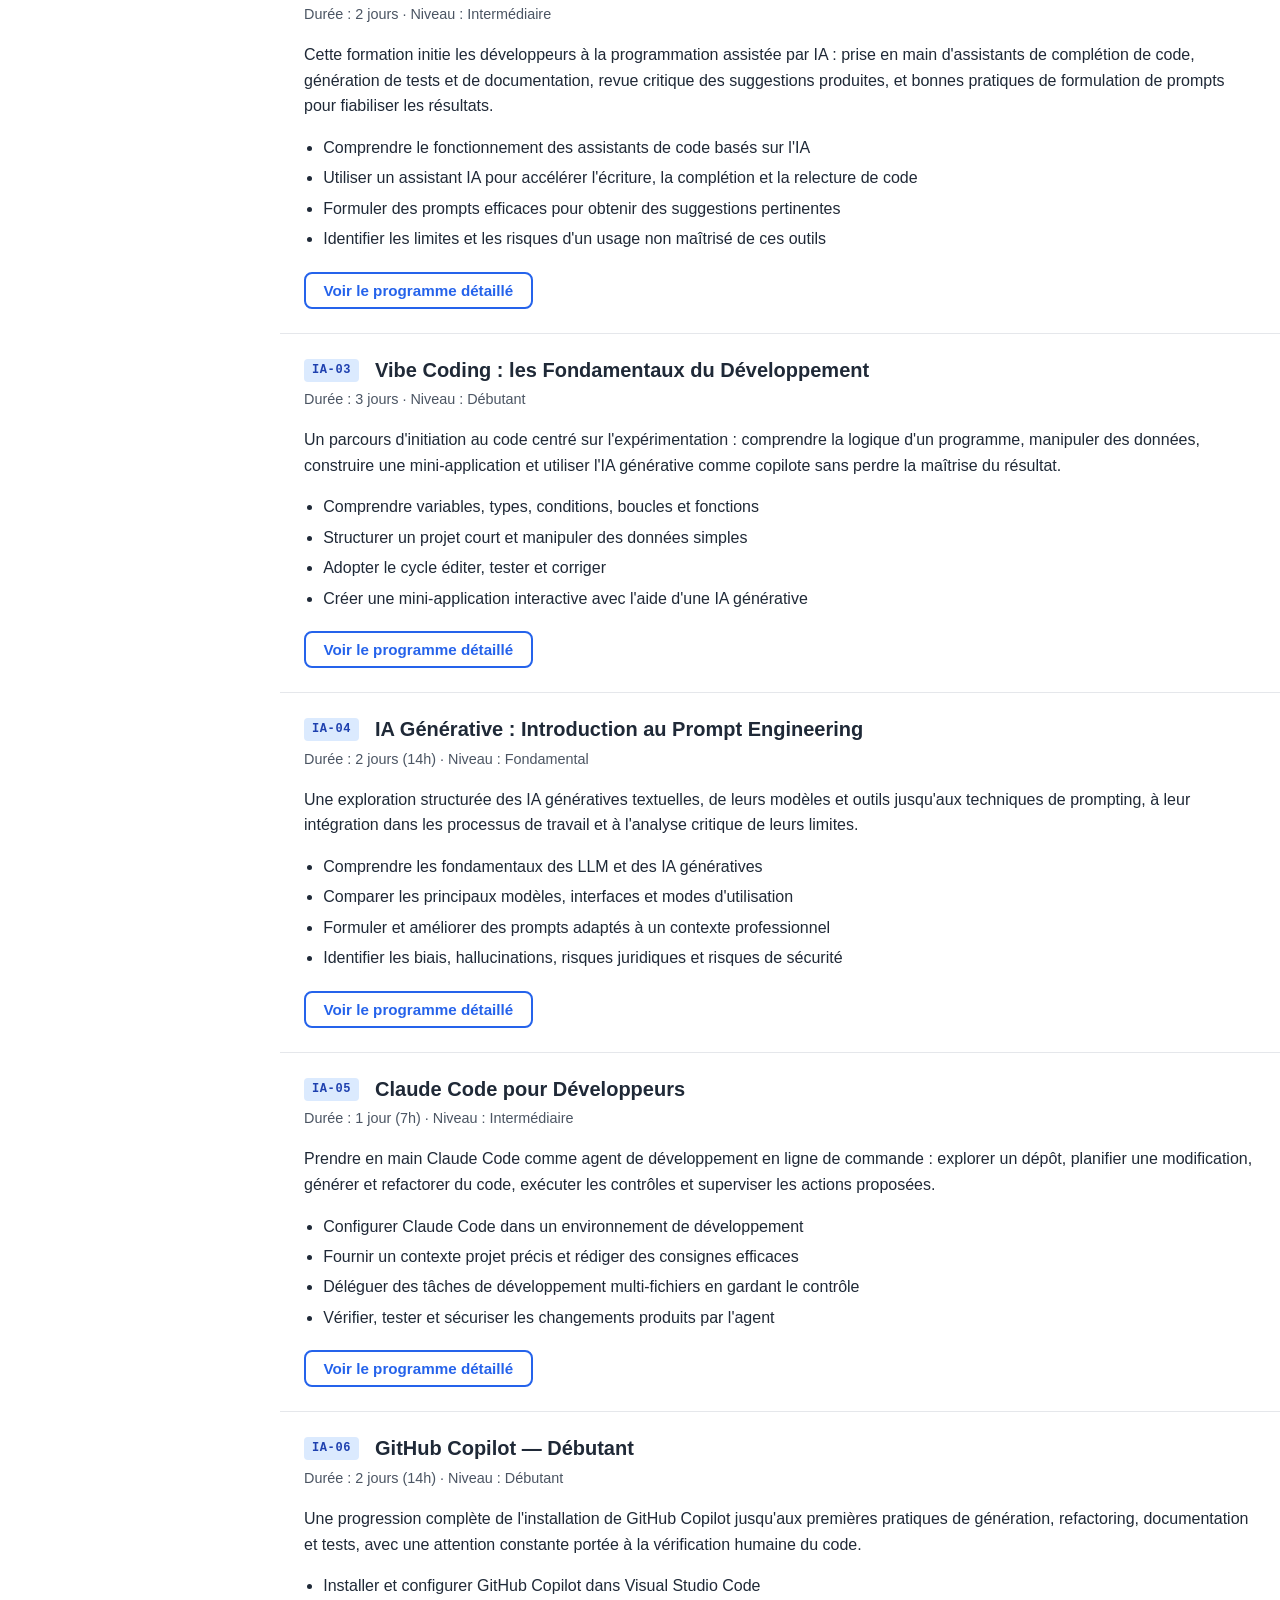
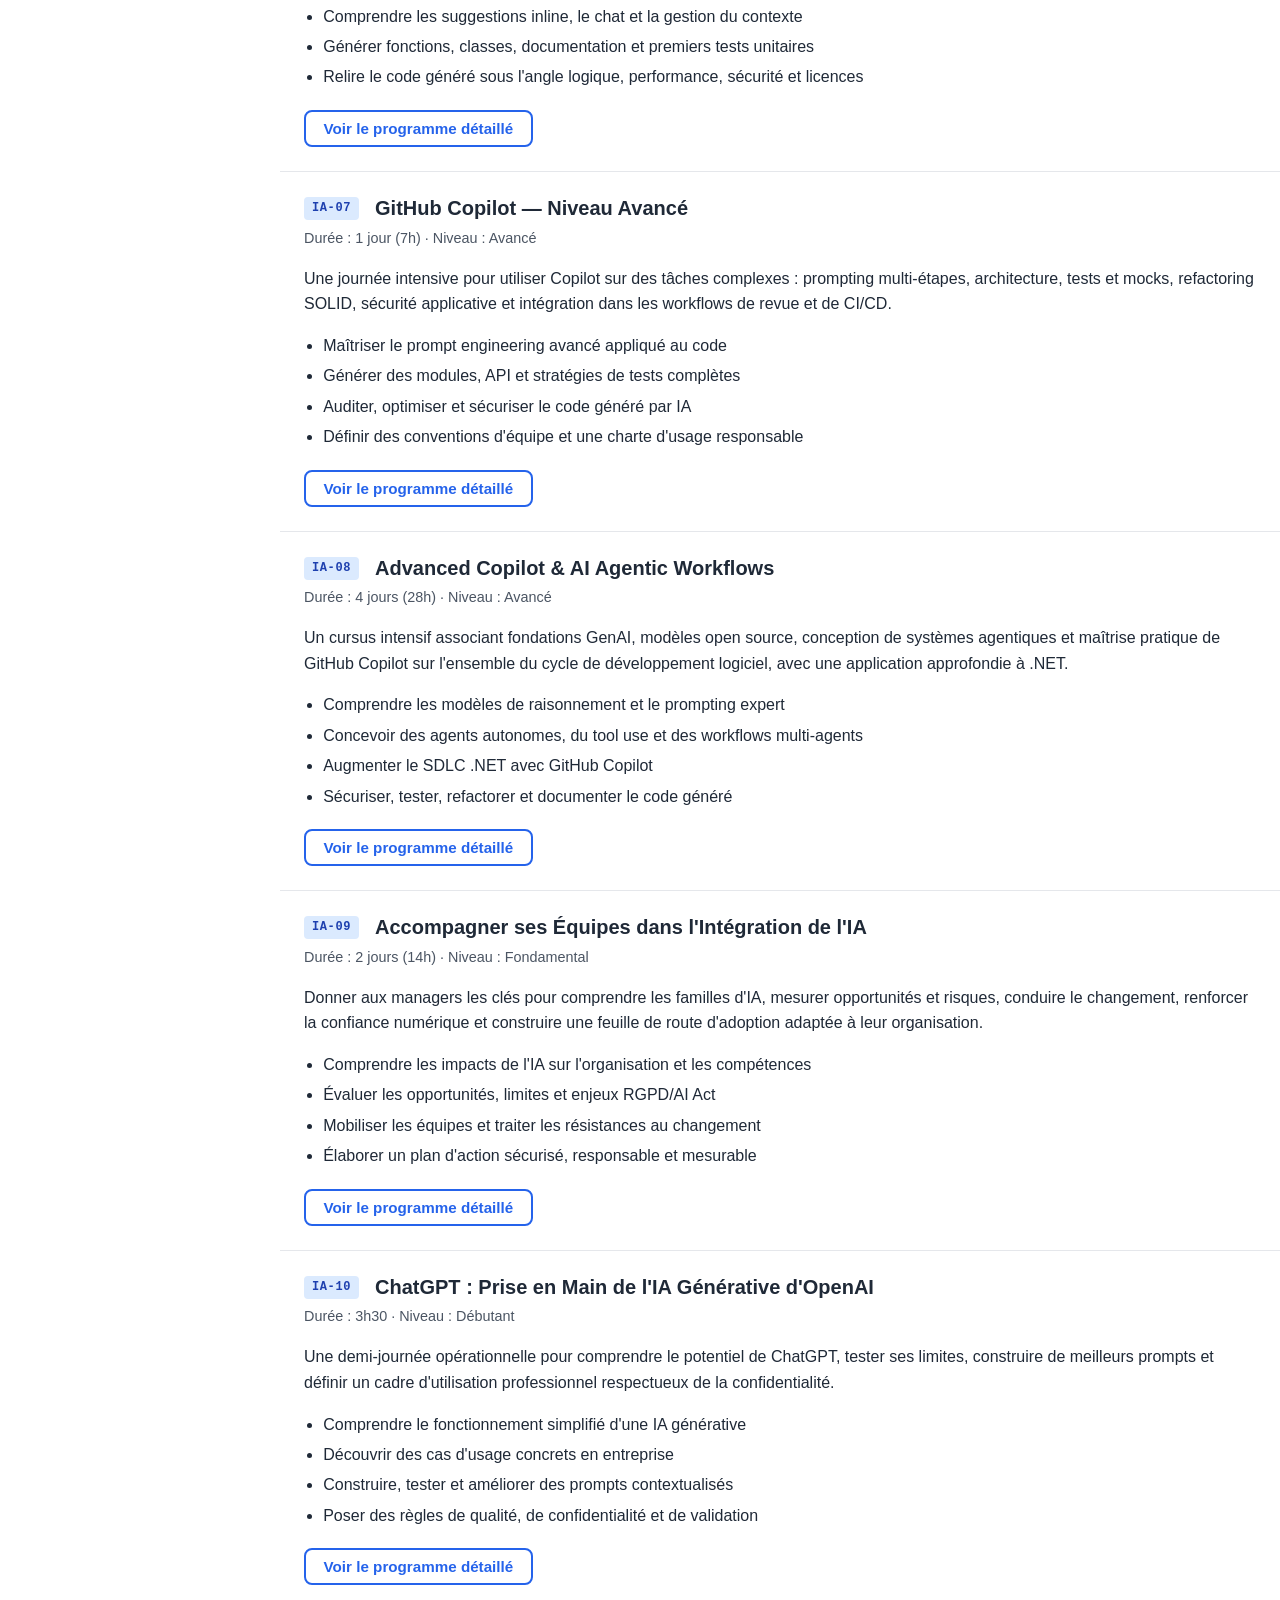
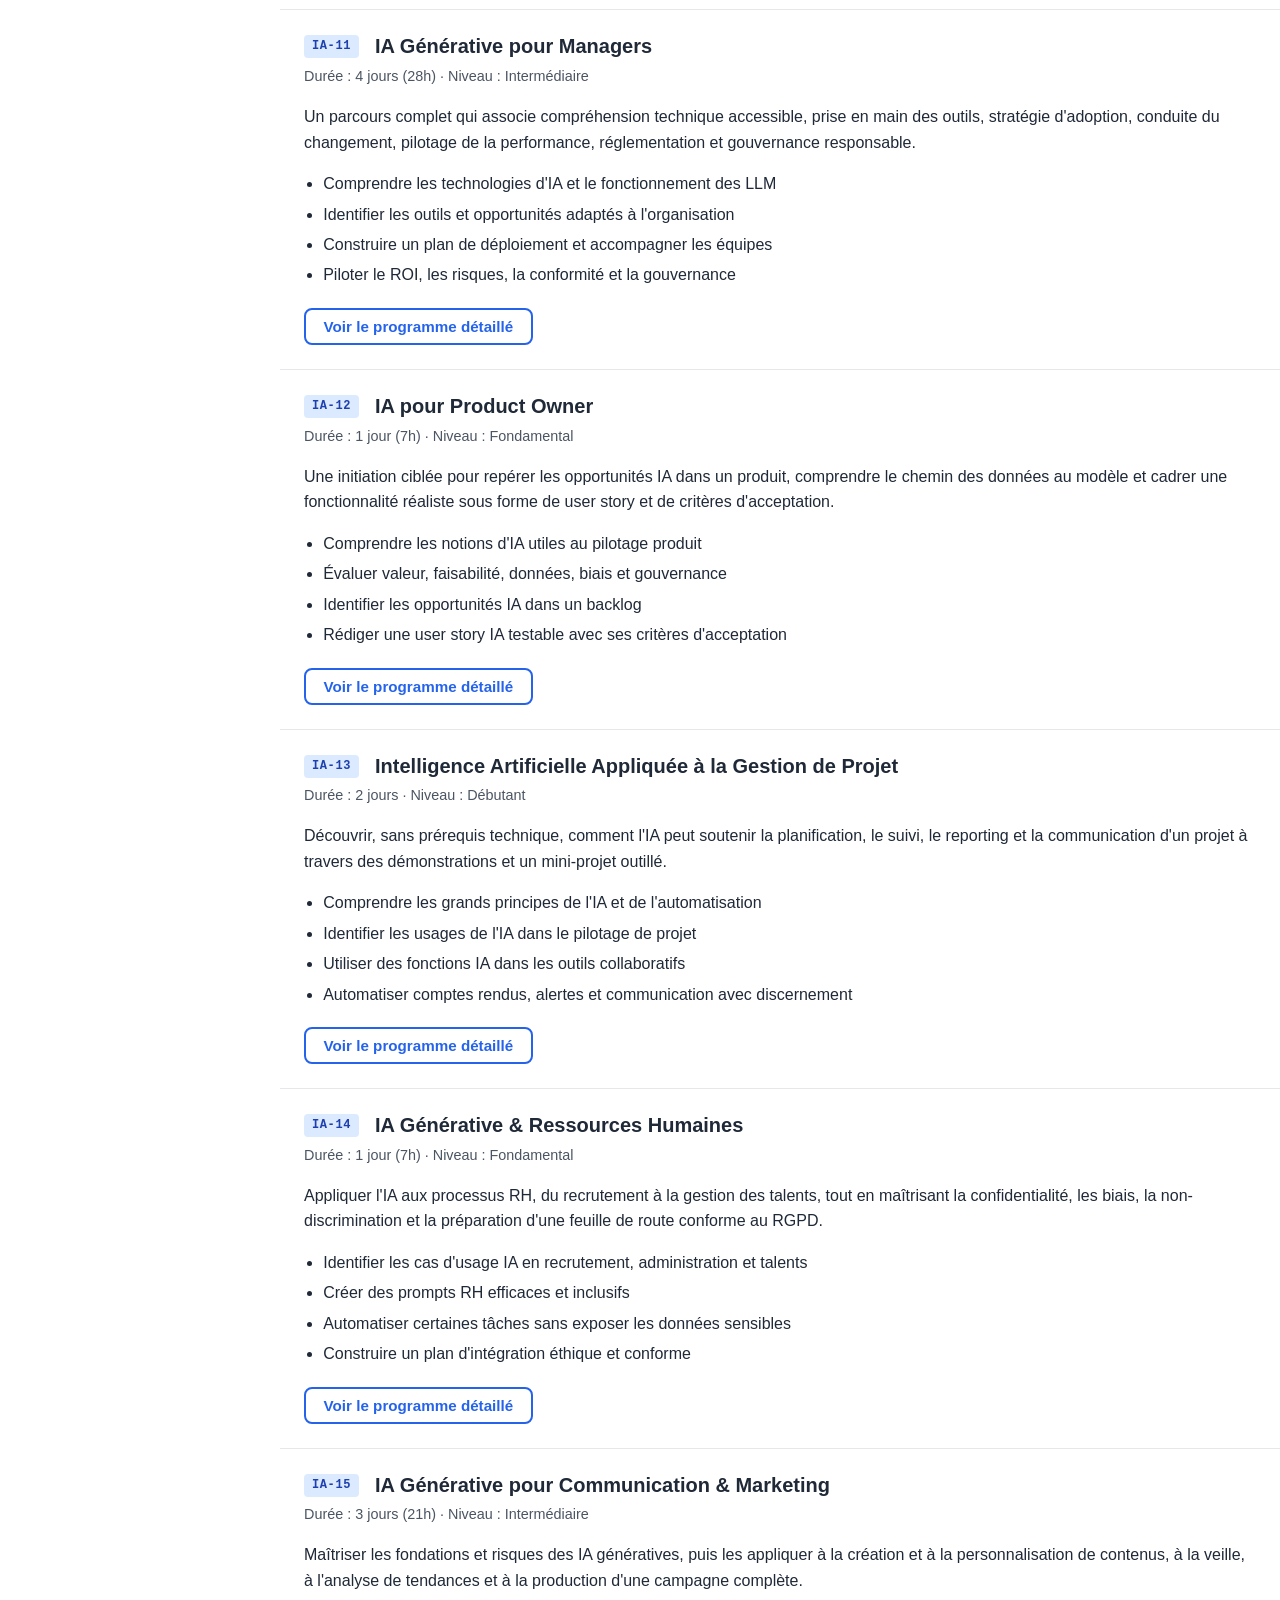
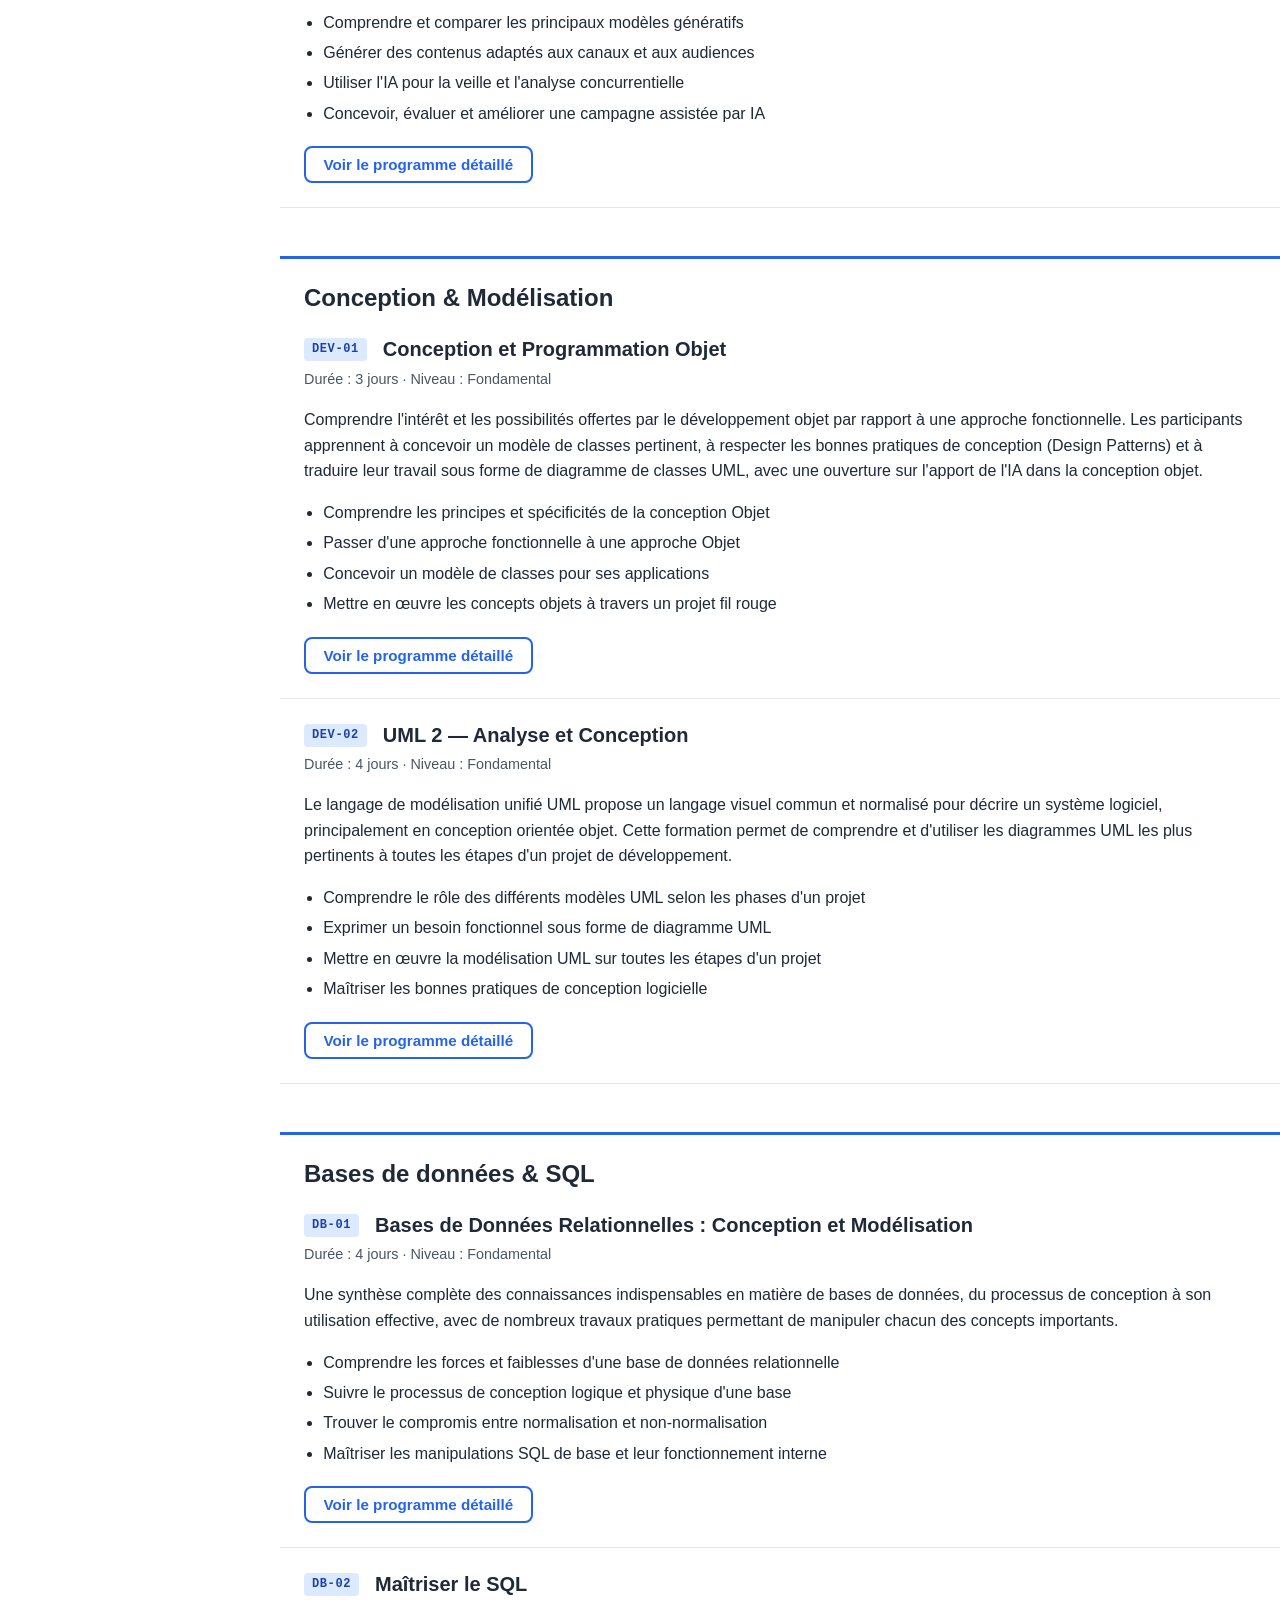
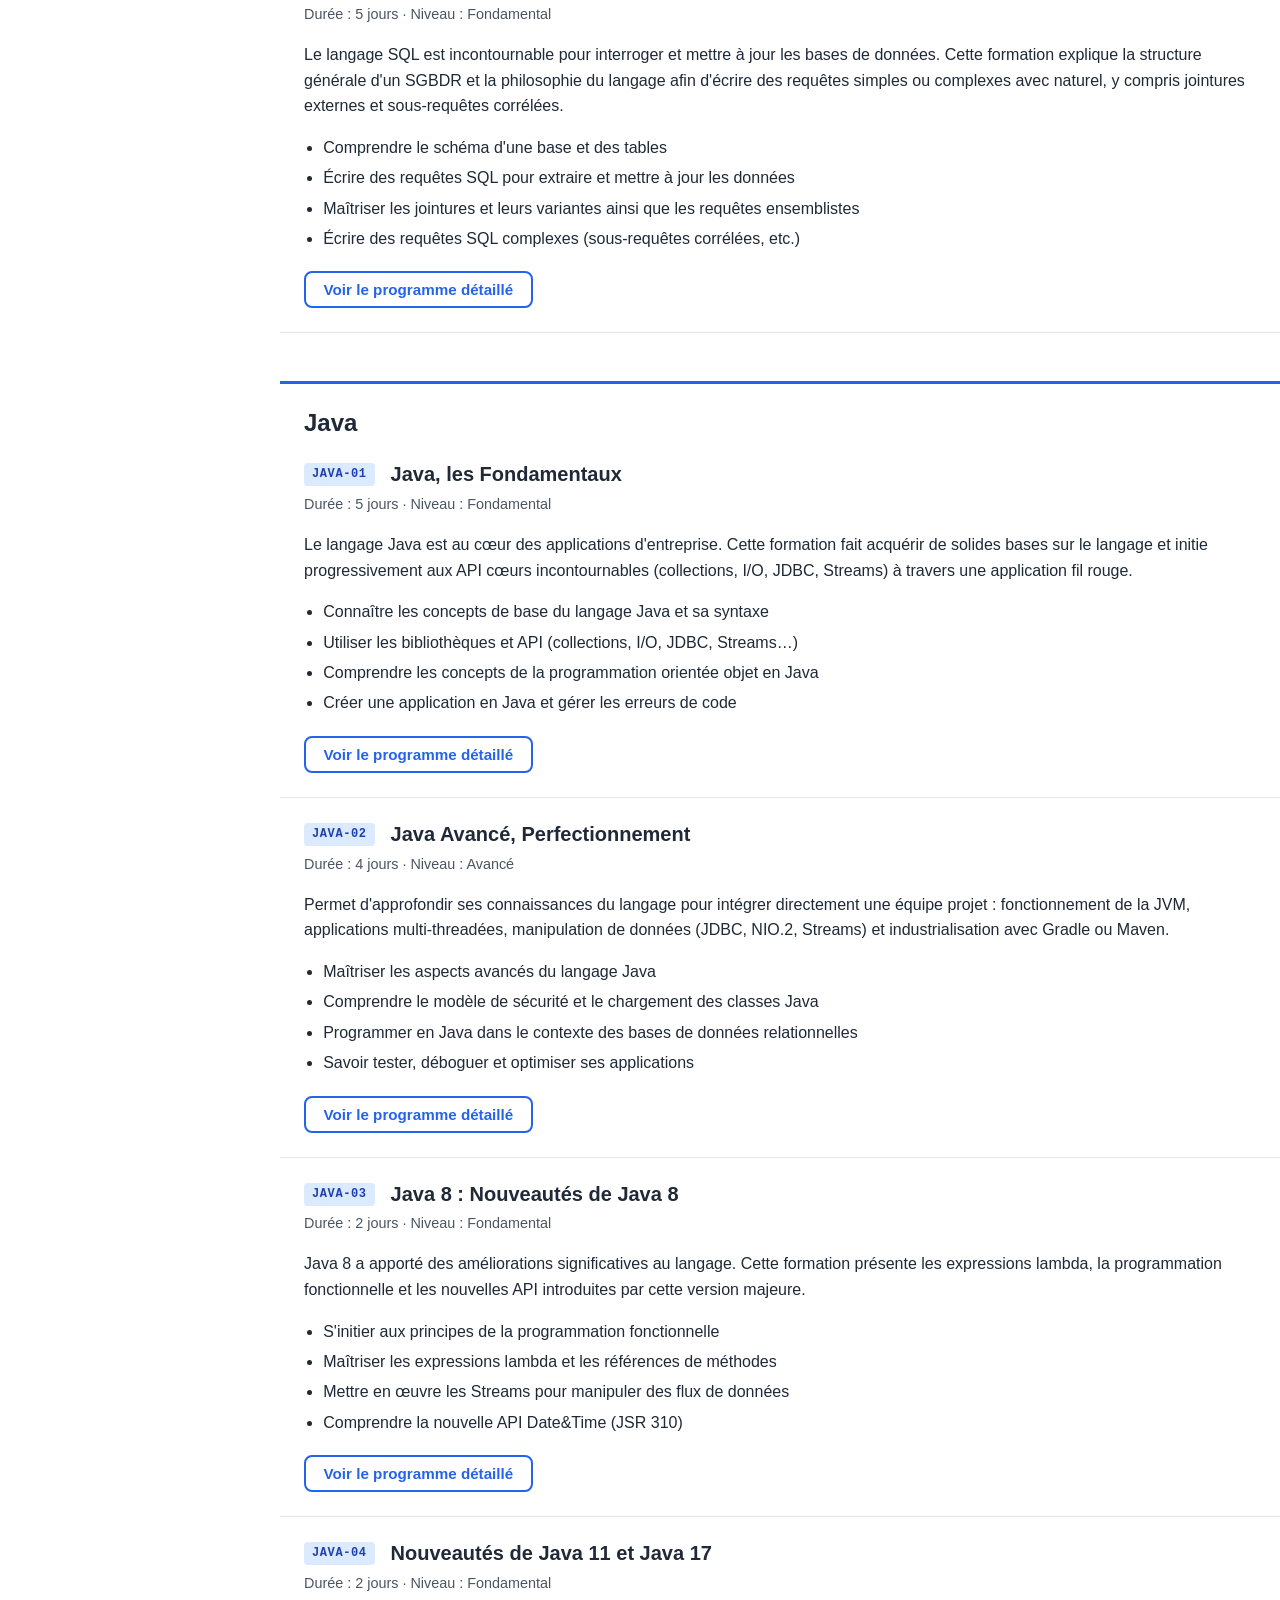
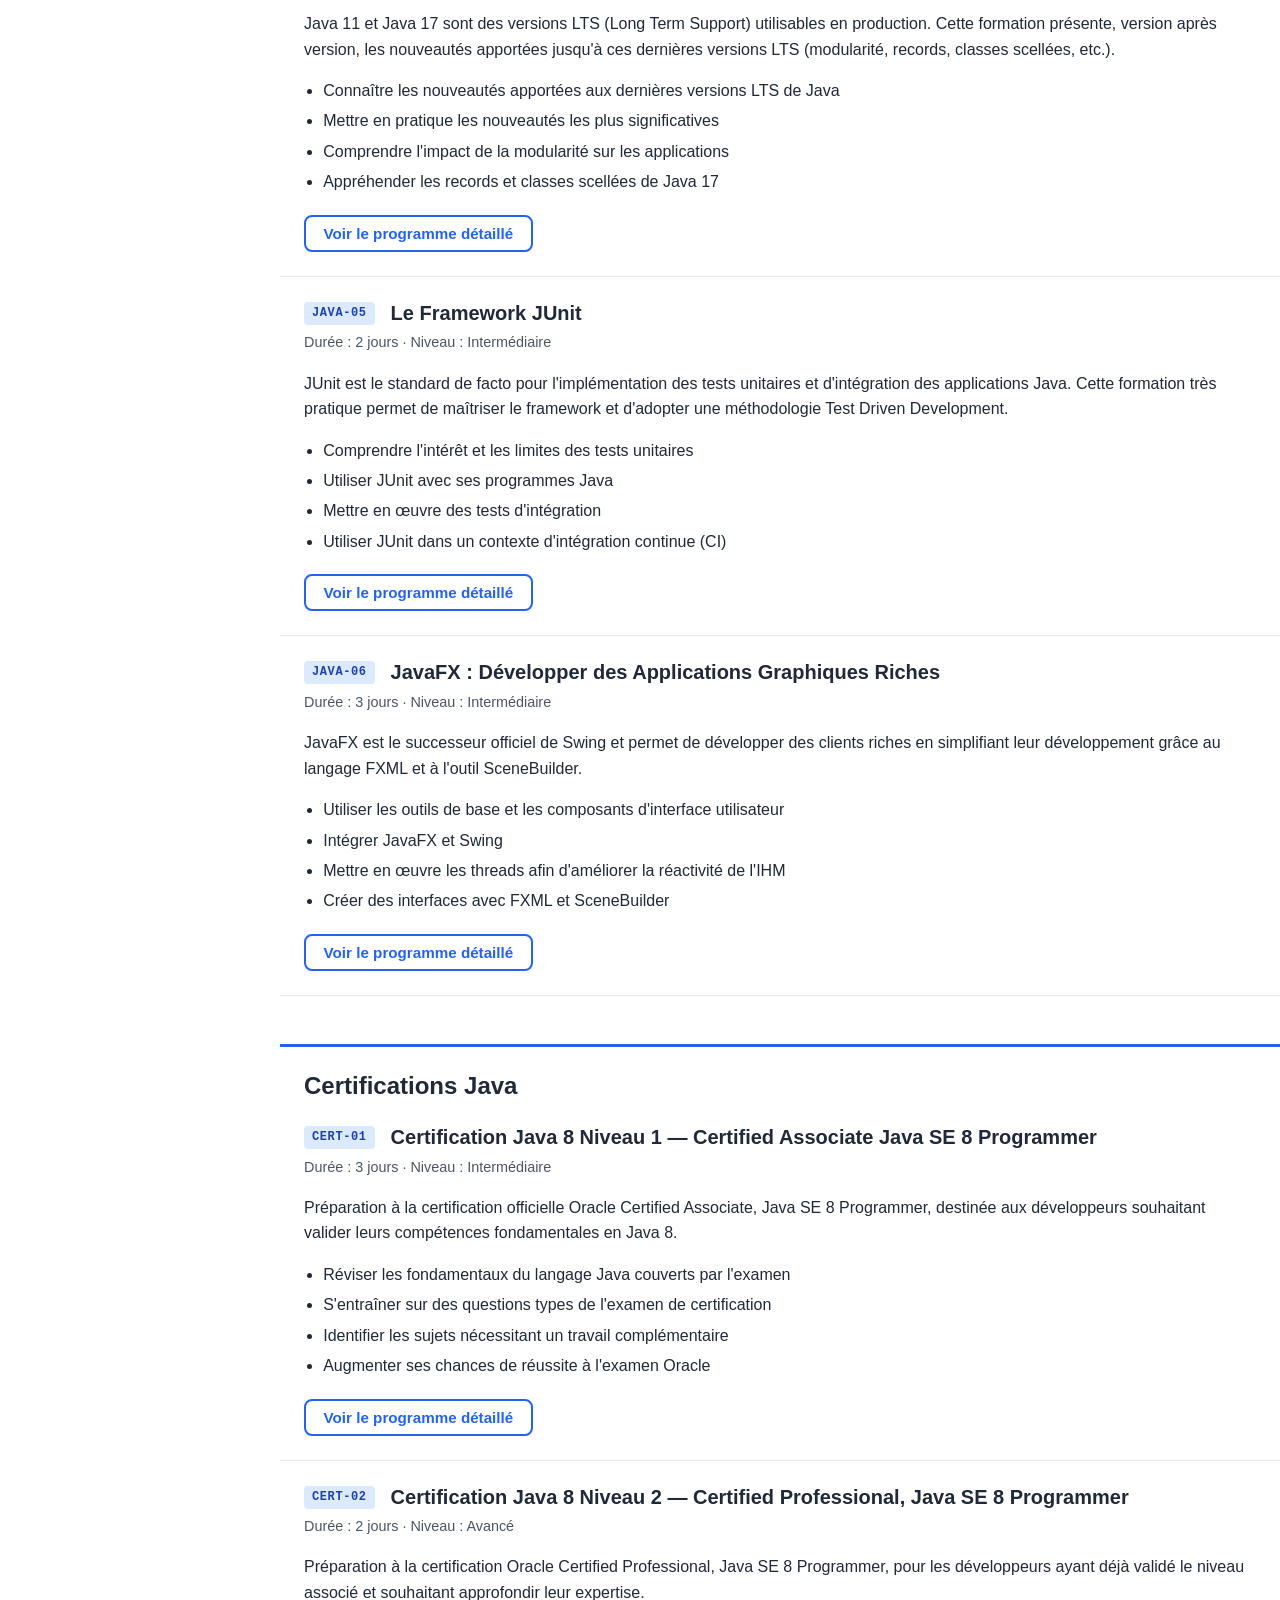
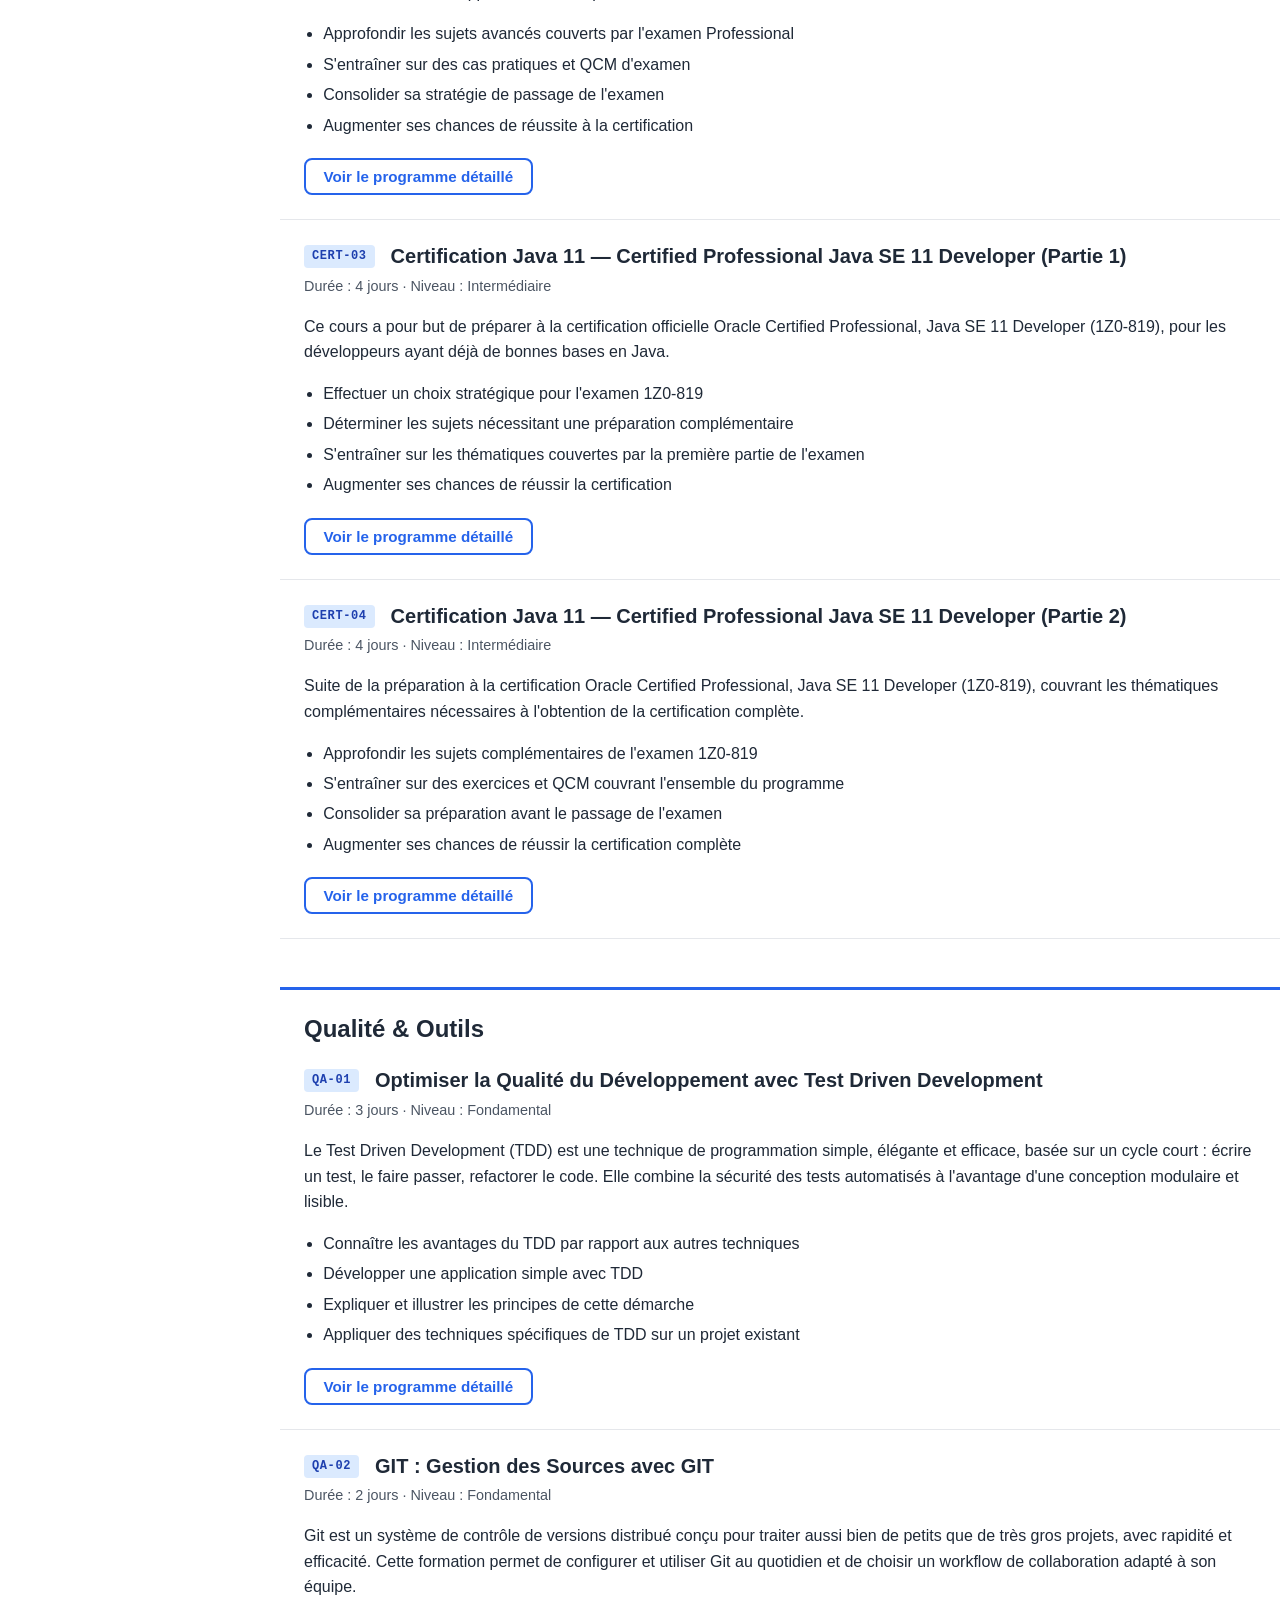
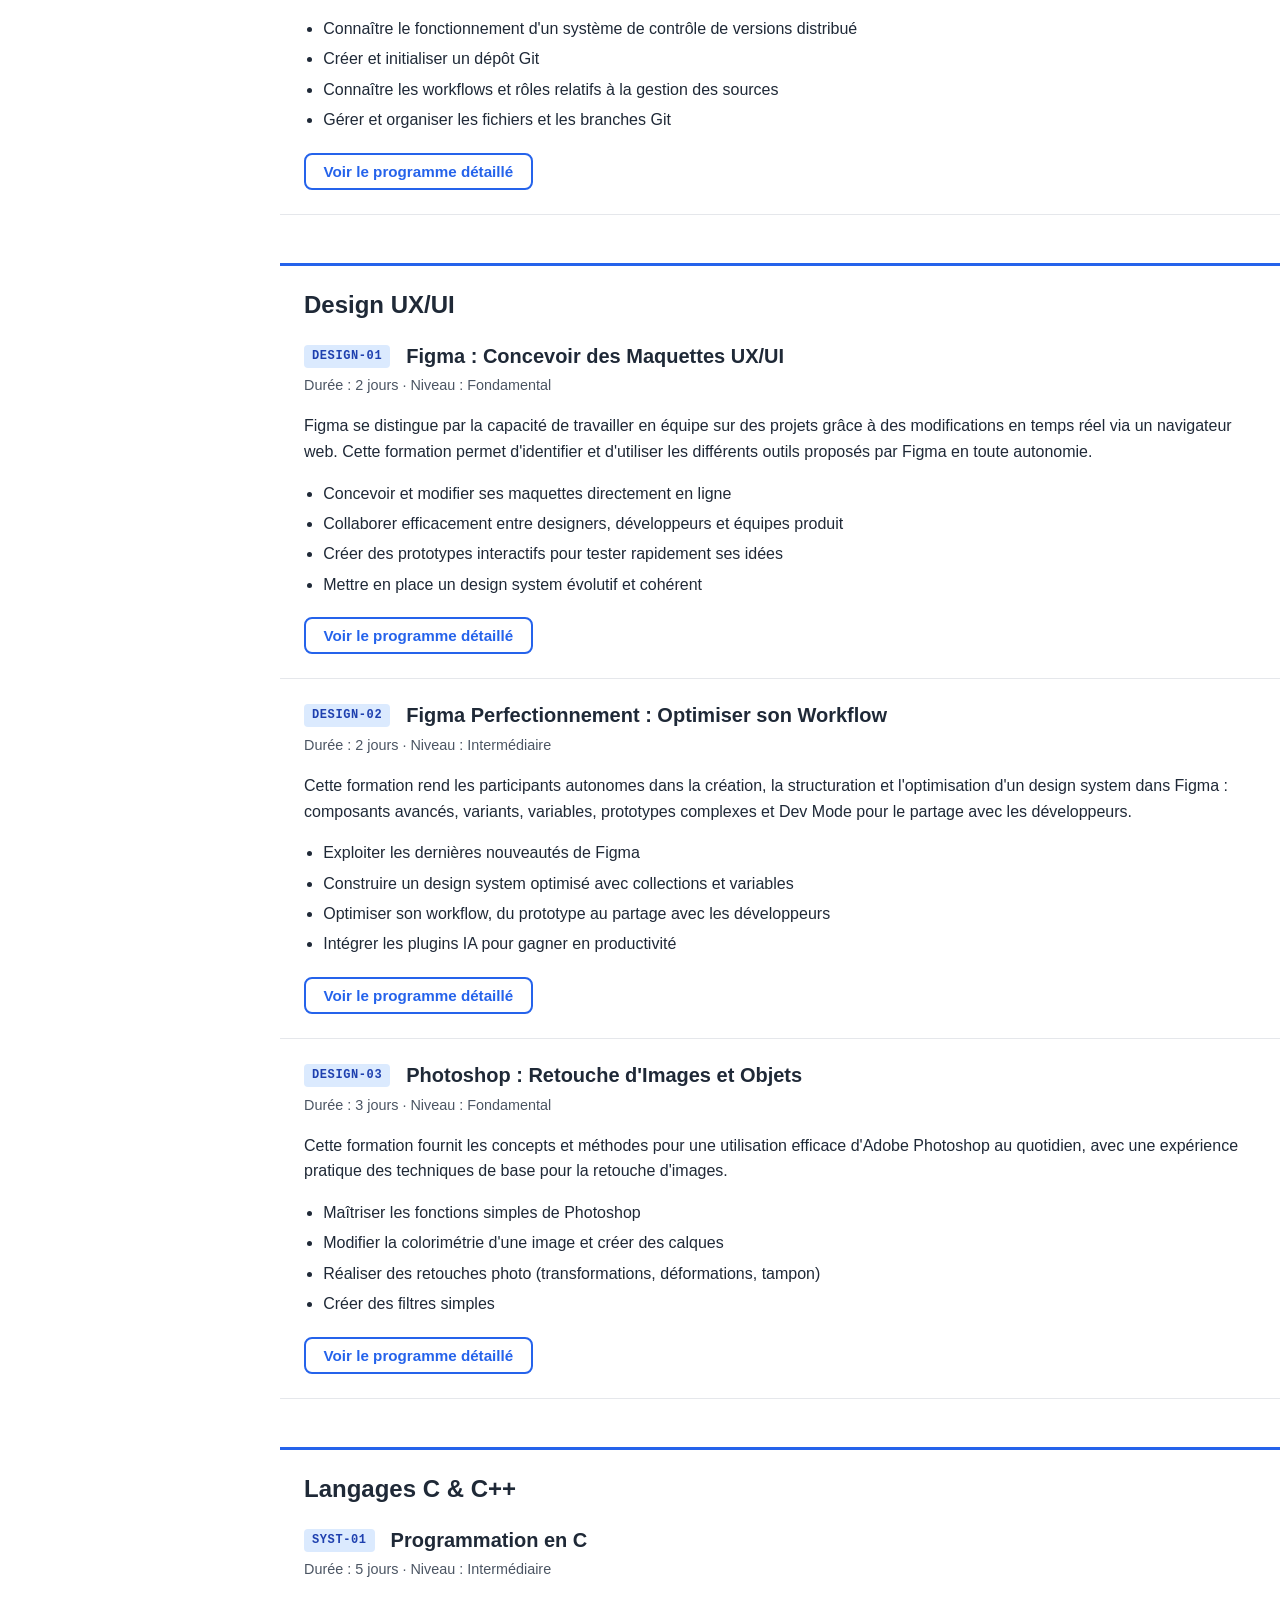
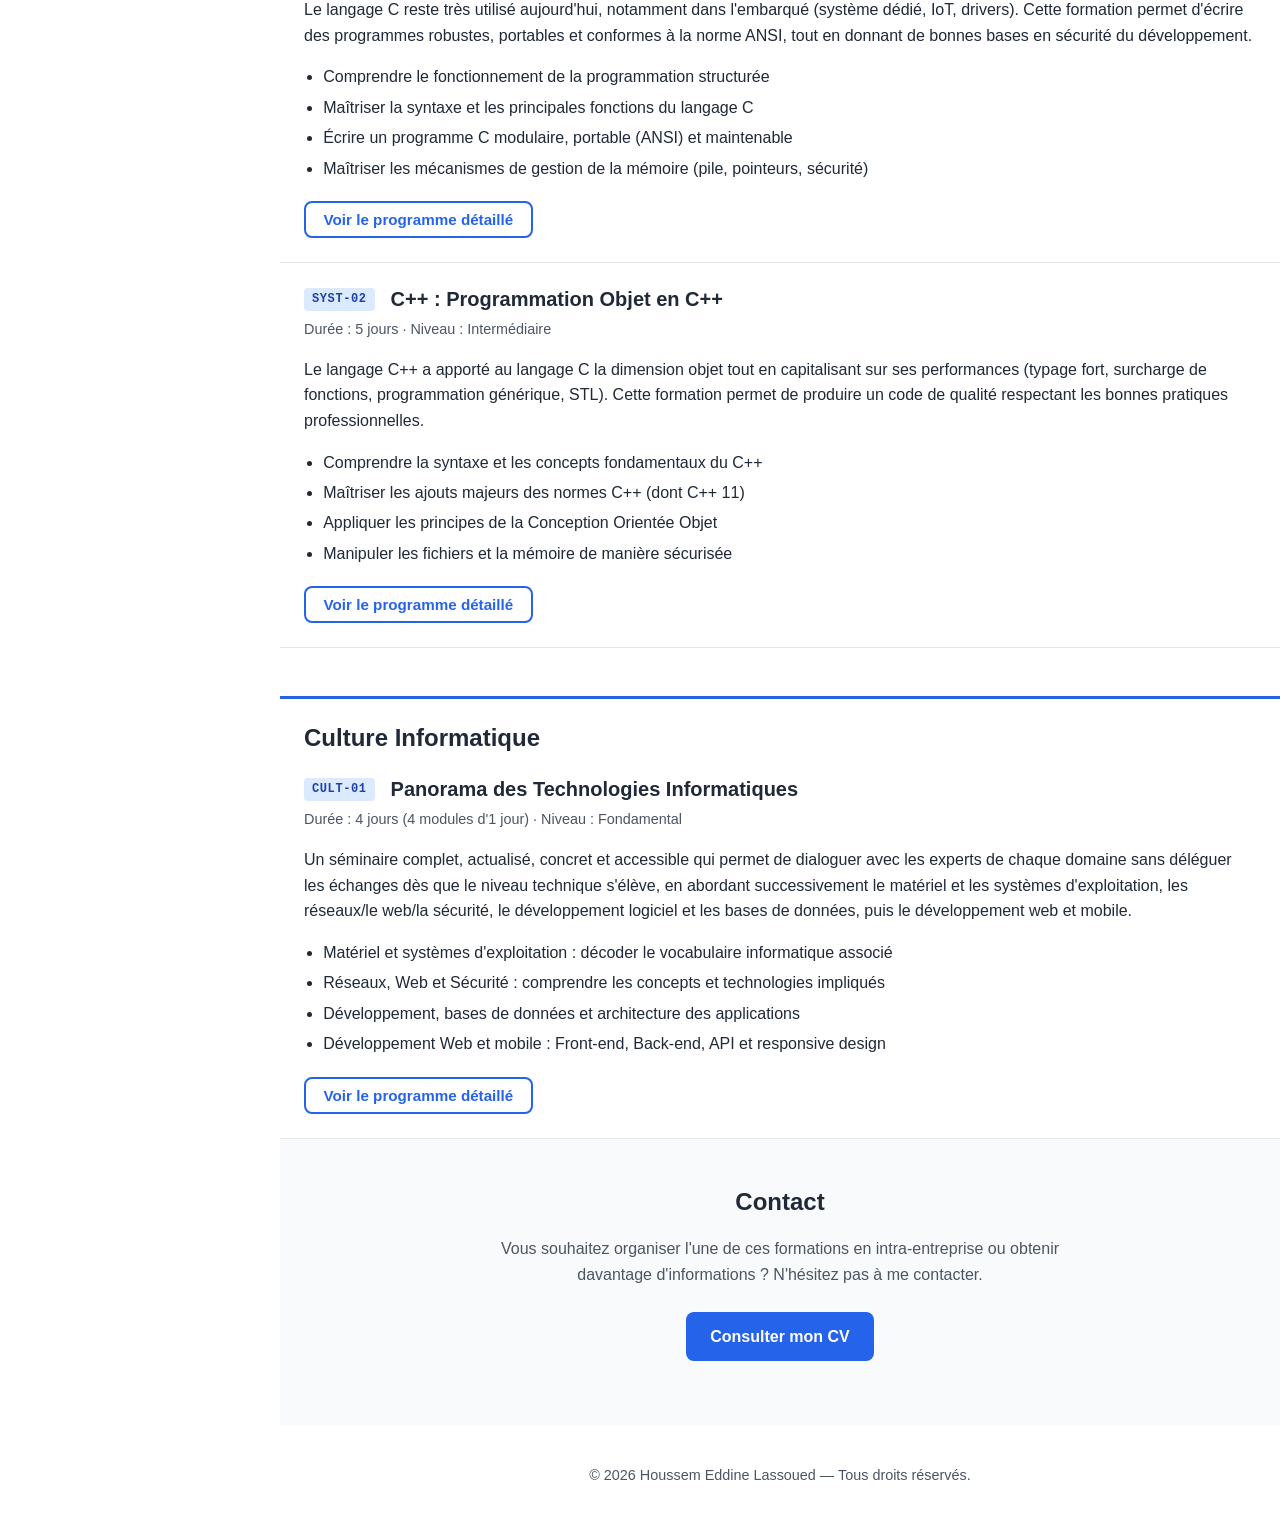
==== commit f41910e3: "Improve training catalog navigation and portfolio" ====
--- a/index.html
+++ b/index.html
@@ -11,6 +11,10 @@
   <header class="site-header">
     <div class="container header-inner">
       <a href="#accueil" class="logo">Houssem Eddine<span>.</span>Lassoued</a>
+      <button class="sidebar-menu-toggle" id="sidebarMenuToggle" type="button" aria-label="Ouvrir la liste des formations" aria-expanded="false" aria-controls="formationsSidebar">
+        <span aria-hidden="true">☰</span>
+        <span>Formations</span>
+      </button>
       <button class="nav-toggle" id="navToggle" aria-label="Ouvrir le menu" aria-expanded="false" aria-controls="primaryNav">
         <span></span><span></span><span></span>
       </button>
@@ -66,12 +70,102 @@
       </div>
     </section>
 
+    <!-- ===================== SIDEBAR ACCÈS RAPIDE ===================== -->
+    <aside class="formations-sidebar" id="formationsSidebar" aria-label="Liste des formations">
+      <div class="sidebar-header">
+        <h2>Liste de formations</h2>
+        <button class="sidebar-toggle" id="sidebarToggle" type="button" aria-label="Fermer la liste des formations">
+          <span aria-hidden="true">&times;</span>
+        </button>
+      </div>
+      <nav class="sidebar-nav" id="sidebarNav" aria-label="Index des formations">
+        <div class="sidebar-section">
+          <h3>Intelligence Artificielle</h3>
+          <ul>
+            <li><a href="#ia-booster-performances"><code>IA-01</code> Booster ses Performances</a></li>
+            <li><a href="#ia-code-assiste"><code>IA-02</code> Code Assisté</a></li>
+            <li><a href="#vibe-coding"><code>IA-03</code> Vibe Coding</a></li>
+            <li><a href="#ia-prompt-engineering"><code>IA-04</code> Prompt Engineering</a></li>
+            <li><a href="#claude-code-developpeurs"><code>IA-05</code> Claude Code</a></li>
+            <li><a href="#github-copilot-debutant"><code>IA-06</code> GitHub Copilot — Débutant</a></li>
+            <li><a href="#github-copilot-avance"><code>IA-07</code> GitHub Copilot — Avancé</a></li>
+            <li><a href="#copilot-agentic-workflows"><code>IA-08</code> Copilot Agentic Workflows</a></li>
+            <li><a href="#accompagner-integration-ia"><code>IA-09</code> Accompagner l'Intégration IA</a></li>
+            <li><a href="#chatgpt-prise-en-main"><code>IA-10</code> ChatGPT</a></li>
+            <li><a href="#ia-generative-managers"><code>IA-11</code> IA pour Managers</a></li>
+            <li><a href="#ia-product-owner"><code>IA-12</code> IA pour Product Owner</a></li>
+            <li><a href="#ia-gestion-projet"><code>IA-13</code> IA &amp; Gestion de Projet</a></li>
+            <li><a href="#ia-ressources-humaines"><code>IA-14</code> IA &amp; Ressources Humaines</a></li>
+            <li><a href="#ia-communication-marketing"><code>IA-15</code> IA &amp; Communication &amp; Marketing</a></li>
+          </ul>
+        </div>
+        <div class="sidebar-section">
+          <h3>Développement</h3>
+          <ul>
+            <li><a href="#programmation-objet"><code>DEV-01</code> Programmation Objet</a></li>
+            <li><a href="#uml"><code>DEV-02</code> UML 2</a></li>
+            <li><a href="#java-fondamentaux"><code>JAVA-01</code> Java — Fondamentaux</a></li>
+            <li><a href="#java-avance"><code>JAVA-02</code> Java — Avancé</a></li>
+            <li><a href="#java-8"><code>JAVA-03</code> Java 8</a></li>
+            <li><a href="#java-11-17"><code>JAVA-04</code> Java 11 &amp; 17</a></li>
+            <li><a href="#junit"><code>JAVA-05</code> JUnit</a></li>
+            <li><a href="#javafx"><code>JAVA-06</code> JavaFX</a></li>
+          </ul>
+        </div>
+        <div class="sidebar-section">
+          <h3>Bases de Données</h3>
+          <ul>
+            <li><a href="#bases-donnees"><code>DB-01</code> Bases de Données</a></li>
+            <li><a href="#sql"><code>DB-02</code> Maîtriser SQL</a></li>
+          </ul>
+        </div>
+        <div class="sidebar-section">
+          <h3>Certifications</h3>
+          <ul>
+            <li><a href="#certification-java-8-niveau-1"><code>CERT-01</code> Java 8 Niveau 1</a></li>
+            <li><a href="#certification-java-8-niveau-2"><code>CERT-02</code> Java 8 Niveau 2</a></li>
+            <li><a href="#certification-java-11-partie-1"><code>CERT-03</code> Java 11 — Partie 1</a></li>
+            <li><a href="#certification-java-11-partie-2"><code>CERT-04</code> Java 11 — Partie 2</a></li>
+          </ul>
+        </div>
+        <div class="sidebar-section">
+          <h3>Qualité &amp; Outils</h3>
+          <ul>
+            <li><a href="#tdd"><code>QA-01</code> Test Driven Development</a></li>
+            <li><a href="#git"><code>QA-02</code> Git</a></li>
+          </ul>
+        </div>
+        <div class="sidebar-section">
+          <h3>Design</h3>
+          <ul>
+            <li><a href="#figma"><code>DESIGN-01</code> Figma — Fondamentaux</a></li>
+            <li><a href="#figma-perfectionnement"><code>DESIGN-02</code> Figma — Perfectionnement</a></li>
+            <li><a href="#photoshop"><code>DESIGN-03</code> Photoshop</a></li>
+          </ul>
+        </div>
+        <div class="sidebar-section">
+          <h3>Systèmes</h3>
+          <ul>
+            <li><a href="#langage-c"><code>SYST-01</code> Programmation C</a></li>
+            <li><a href="#cpp"><code>SYST-02</code> Programmation C++</a></li>
+          </ul>
+        </div>
+        <div class="sidebar-section">
+          <h3>Culture IT</h3>
+          <ul>
+            <li><a href="#panorama-technologies-informatiques"><code>CULT-01</code> Panorama IT</a></li>
+          </ul>
+        </div>
+      </nav>
+    </aside>
+    <button class="sidebar-backdrop" id="sidebarBackdrop" type="button" aria-label="Fermer la liste des formations" tabindex="-1"></button>
+
     <!-- ===================== CONCEPTION & MODÉLISATION ===================== -->
     <h2 id="cat-conception" class="category-title container">Conception &amp; Modélisation</h2>
 
     <section id="programmation-objet" class="training">
       <div class="container">
-        <h3>Conception et Programmation Objet</h3>
+        <h3><code class="training-code">DEV-01</code> Conception et Programmation Objet</h3>
         <p class="training-meta"><span>Durée : 3 jours</span> · <span>Niveau : Fondamental</span></p>
         <p>Comprendre l'intérêt et les possibilités offertes par le développement objet par rapport à une approche fonctionnelle. Les participants apprennent à concevoir un modèle de classes pertinent, à respecter les bonnes pratiques de conception (Design Patterns) et à traduire leur travail sous forme de diagramme de classes UML, avec une ouverture sur l'apport de l'IA dans la conception objet.</p>
         <ul class="training-objectives">
@@ -86,7 +180,7 @@
 
     <section id="uml" class="training">
       <div class="container">
-        <h3>UML 2 — Analyse et Conception</h3>
+        <h3><code class="training-code">DEV-02</code> UML 2 — Analyse et Conception</h3>
         <p class="training-meta"><span>Durée : 4 jours</span> · <span>Niveau : Fondamental</span></p>
         <p>Le langage de modélisation unifié UML propose un langage visuel commun et normalisé pour décrire un système logiciel, principalement en conception orientée objet. Cette formation permet de comprendre et d'utiliser les diagrammes UML les plus pertinents à toutes les étapes d'un projet de développement.</p>
         <ul class="training-objectives">
@@ -104,7 +198,7 @@
 
     <section id="bases-donnees" class="training">
       <div class="container">
-        <h3>Bases de Données Relationnelles : Conception et Modélisation</h3>
+        <h3><code class="training-code">DB-01</code> Bases de Données Relationnelles : Conception et Modélisation</h3>
         <p class="training-meta"><span>Durée : 4 jours</span> · <span>Niveau : Fondamental</span></p>
         <p>Une synthèse complète des connaissances indispensables en matière de bases de données, du processus de conception à son utilisation effective, avec de nombreux travaux pratiques permettant de manipuler chacun des concepts importants.</p>
         <ul class="training-objectives">
@@ -119,7 +213,7 @@
 
     <section id="sql" class="training">
       <div class="container">
-        <h3>Maîtriser le SQL</h3>
+        <h3><code class="training-code">DB-02</code> Maîtriser le SQL</h3>
         <p class="training-meta"><span>Durée : 5 jours</span> · <span>Niveau : Fondamental</span></p>
         <p>Le langage SQL est incontournable pour interroger et mettre à jour les bases de données. Cette formation explique la structure générale d'un SGBDR et la philosophie du langage afin d'écrire des requêtes simples ou complexes avec naturel, y compris jointures externes et sous-requêtes corrélées.</p>
         <ul class="training-objectives">
@@ -137,7 +231,7 @@
 
     <section id="java-fondamentaux" class="training">
       <div class="container">
-        <h3>Java, les Fondamentaux</h3>
+        <h3><code class="training-code">JAVA-01</code> Java, les Fondamentaux</h3>
         <p class="training-meta"><span>Durée : 5 jours</span> · <span>Niveau : Fondamental</span></p>
         <p>Le langage Java est au cœur des applications d'entreprise. Cette formation fait acquérir de solides bases sur le langage et initie progressivement aux API cœurs incontournables (collections, I/O, JDBC, Streams) à travers une application fil rouge.</p>
         <ul class="training-objectives">
@@ -152,7 +246,7 @@
 
     <section id="java-avance" class="training">
       <div class="container">
-        <h3>Java Avancé, Perfectionnement</h3>
+        <h3><code class="training-code">JAVA-02</code> Java Avancé, Perfectionnement</h3>
         <p class="training-meta"><span>Durée : 4 jours</span> · <span>Niveau : Avancé</span></p>
         <p>Permet d'approfondir ses connaissances du langage pour intégrer directement une équipe projet : fonctionnement de la JVM, applications multi-threadées, manipulation de données (JDBC, NIO.2, Streams) et industrialisation avec Gradle ou Maven.</p>
         <ul class="training-objectives">
@@ -167,7 +261,7 @@
 
     <section id="java-8" class="training">
       <div class="container">
-        <h3>Java 8 : Nouveautés de Java 8</h3>
+        <h3><code class="training-code">JAVA-03</code> Java 8 : Nouveautés de Java 8</h3>
         <p class="training-meta"><span>Durée : 2 jours</span> · <span>Niveau : Fondamental</span></p>
         <p>Java 8 a apporté des améliorations significatives au langage. Cette formation présente les expressions lambda, la programmation fonctionnelle et les nouvelles API introduites par cette version majeure.</p>
         <ul class="training-objectives">
@@ -182,7 +276,7 @@
 
     <section id="java-11-17" class="training">
       <div class="container">
-        <h3>Nouveautés de Java 11 et Java 17</h3>
+        <h3><code class="training-code">JAVA-04</code> Nouveautés de Java 11 et Java 17</h3>
         <p class="training-meta"><span>Durée : 2 jours</span> · <span>Niveau : Fondamental</span></p>
         <p>Java 11 et Java 17 sont des versions LTS (Long Term Support) utilisables en production. Cette formation présente, version après version, les nouveautés apportées jusqu'à ces dernières versions LTS (modularité, records, classes scellées, etc.).</p>
         <ul class="training-objectives">
@@ -197,7 +291,7 @@
 
     <section id="junit" class="training">
       <div class="container">
-        <h3>Le Framework JUnit</h3>
+        <h3><code class="training-code">JAVA-05</code> Le Framework JUnit</h3>
         <p class="training-meta"><span>Durée : 2 jours</span> · <span>Niveau : Intermédiaire</span></p>
         <p>JUnit est le standard de facto pour l'implémentation des tests unitaires et d'intégration des applications Java. Cette formation très pratique permet de maîtriser le framework et d'adopter une méthodologie Test Driven Development.</p>
         <ul class="training-objectives">
@@ -212,7 +306,7 @@
 
     <section id="javafx" class="training">
       <div class="container">
-        <h3>JavaFX : Développer des Applications Graphiques Riches</h3>
+        <h3><code class="training-code">JAVA-06</code> JavaFX : Développer des Applications Graphiques Riches</h3>
         <p class="training-meta"><span>Durée : 3 jours</span> · <span>Niveau : Intermédiaire</span></p>
         <p>JavaFX est le successeur officiel de Swing et permet de développer des clients riches en simplifiant leur développement grâce au langage FXML et à l'outil SceneBuilder.</p>
         <ul class="training-objectives">
@@ -230,7 +324,7 @@
 
     <section id="certification-java-8-niveau-1" class="training">
       <div class="container">
-        <h3>Certification Java 8 Niveau 1 — Certified Associate Java SE 8 Programmer</h3>
+        <h3><code class="training-code">CERT-01</code> Certification Java 8 Niveau 1 — Certified Associate Java SE 8 Programmer</h3>
         <p class="training-meta"><span>Durée : 3 jours</span> · <span>Niveau : Intermédiaire</span></p>
         <p>Préparation à la certification officielle Oracle Certified Associate, Java SE 8 Programmer, destinée aux développeurs souhaitant valider leurs compétences fondamentales en Java 8.</p>
         <ul class="training-objectives">
@@ -245,7 +339,7 @@
 
     <section id="certification-java-8-niveau-2" class="training">
       <div class="container">
-        <h3>Certification Java 8 Niveau 2 — Certified Professional, Java SE 8 Programmer</h3>
+        <h3><code class="training-code">CERT-02</code> Certification Java 8 Niveau 2 — Certified Professional, Java SE 8 Programmer</h3>
         <p class="training-meta"><span>Durée : 2 jours</span> · <span>Niveau : Avancé</span></p>
         <p>Préparation à la certification Oracle Certified Professional, Java SE 8 Programmer, pour les développeurs ayant déjà validé le niveau associé et souhaitant approfondir leur expertise.</p>
         <ul class="training-objectives">
@@ -260,7 +354,7 @@
 
     <section id="certification-java-11-partie-1" class="training">
       <div class="container">
-        <h3>Certification Java 11 — Certified Professional Java SE 11 Developer (Partie 1)</h3>
+        <h3><code class="training-code">CERT-03</code> Certification Java 11 — Certified Professional Java SE 11 Developer (Partie 1)</h3>
         <p class="training-meta"><span>Durée : 4 jours</span> · <span>Niveau : Intermédiaire</span></p>
         <p>Ce cours a pour but de préparer à la certification officielle Oracle Certified Professional, Java SE 11 Developer (1Z0-819), pour les développeurs ayant déjà de bonnes bases en Java.</p>
         <ul class="training-objectives">
@@ -275,7 +369,7 @@
 
     <section id="certification-java-11-partie-2" class="training">
       <div class="container">
-        <h3>Certification Java 11 — Certified Professional Java SE 11 Developer (Partie 2)</h3>
+        <h3><code class="training-code">CERT-04</code> Certification Java 11 — Certified Professional Java SE 11 Developer (Partie 2)</h3>
         <p class="training-meta"><span>Durée : 4 jours</span> · <span>Niveau : Intermédiaire</span></p>
         <p>Suite de la préparation à la certification Oracle Certified Professional, Java SE 11 Developer (1Z0-819), couvrant les thématiques complémentaires nécessaires à l'obtention de la certification complète.</p>
         <ul class="training-objectives">
@@ -293,7 +387,7 @@
 
     <section id="tdd" class="training">
       <div class="container">
-        <h3>Optimiser la Qualité du Développement avec Test Driven Development</h3>
+        <h3><code class="training-code">QA-01</code> Optimiser la Qualité du Développement avec Test Driven Development</h3>
         <p class="training-meta"><span>Durée : 3 jours</span> · <span>Niveau : Fondamental</span></p>
         <p>Le Test Driven Development (TDD) est une technique de programmation simple, élégante et efficace, basée sur un cycle court : écrire un test, le faire passer, refactorer le code. Elle combine la sécurité des tests automatisés à l'avantage d'une conception modulaire et lisible.</p>
         <ul class="training-objectives">
@@ -308,7 +402,7 @@
 
     <section id="git" class="training">
       <div class="container">
-        <h3>GIT : Gestion des Sources avec GIT</h3>
+        <h3><code class="training-code">QA-02</code> GIT : Gestion des Sources avec GIT</h3>
         <p class="training-meta"><span>Durée : 2 jours</span> · <span>Niveau : Fondamental</span></p>
         <p>Git est un système de contrôle de versions distribué conçu pour traiter aussi bien de petits que de très gros projets, avec rapidité et efficacité. Cette formation permet de configurer et utiliser Git au quotidien et de choisir un workflow de collaboration adapté à son équipe.</p>
         <ul class="training-objectives">
@@ -326,7 +420,7 @@
 
     <section id="figma" class="training">
       <div class="container">
-        <h3>Figma : Concevoir des Maquettes UX/UI</h3>
+        <h3><code class="training-code">DESIGN-01</code> Figma : Concevoir des Maquettes UX/UI</h3>
         <p class="training-meta"><span>Durée : 2 jours</span> · <span>Niveau : Fondamental</span></p>
         <p>Figma se distingue par la capacité de travailler en équipe sur des projets grâce à des modifications en temps réel via un navigateur web. Cette formation permet d'identifier et d'utiliser les différents outils proposés par Figma en toute autonomie.</p>
         <ul class="training-objectives">
@@ -341,7 +435,7 @@
 
     <section id="figma-perfectionnement" class="training">
       <div class="container">
-        <h3>Figma Perfectionnement : Optimiser son Workflow</h3>
+        <h3><code class="training-code">DESIGN-02</code> Figma Perfectionnement : Optimiser son Workflow</h3>
         <p class="training-meta"><span>Durée : 2 jours</span> · <span>Niveau : Intermédiaire</span></p>
         <p>Cette formation rend les participants autonomes dans la création, la structuration et l'optimisation d'un design system dans Figma : composants avancés, variants, variables, prototypes complexes et Dev Mode pour le partage avec les développeurs.</p>
         <ul class="training-objectives">
@@ -356,7 +450,7 @@
 
     <section id="photoshop" class="training">
       <div class="container">
-        <h3>Photoshop : Retouche d'Images et Objets</h3>
+        <h3><code class="training-code">DESIGN-03</code> Photoshop : Retouche d'Images et Objets</h3>
         <p class="training-meta"><span>Durée : 3 jours</span> · <span>Niveau : Fondamental</span></p>
         <p>Cette formation fournit les concepts et méthodes pour une utilisation efficace d'Adobe Photoshop au quotidien, avec une expérience pratique des techniques de base pour la retouche d'images.</p>
         <ul class="training-objectives">
@@ -374,7 +468,7 @@
 
     <section id="langage-c" class="training">
       <div class="container">
-        <h3>Programmation en C</h3>
+        <h3><code class="training-code">SYST-01</code> Programmation en C</h3>
         <p class="training-meta"><span>Durée : 5 jours</span> · <span>Niveau : Intermédiaire</span></p>
         <p>Le langage C reste très utilisé aujourd'hui, notamment dans l'embarqué (système dédié, IoT, drivers). Cette formation permet d'écrire des programmes robustes, portables et conformes à la norme ANSI, tout en donnant de bonnes bases en sécurité du développement.</p>
         <ul class="training-objectives">
@@ -389,7 +483,7 @@
 
     <section id="cpp" class="training">
       <div class="container">
-        <h3>C++ : Programmation Objet en C++</h3>
+        <h3><code class="training-code">SYST-02</code> C++ : Programmation Objet en C++</h3>
         <p class="training-meta"><span>Durée : 5 jours</span> · <span>Niveau : Intermédiaire</span></p>
         <p>Le langage C++ a apporté au langage C la dimension objet tout en capitalisant sur ses performances (typage fort, surcharge de fonctions, programmation générique, STL). Cette formation permet de produire un code de qualité respectant les bonnes pratiques professionnelles.</p>
         <ul class="training-objectives">
@@ -407,7 +501,7 @@
 
     <section id="panorama-technologies-informatiques" class="training">
       <div class="container">
-        <h3>Panorama des Technologies Informatiques</h3>
+        <h3><code class="training-code">CULT-01</code> Panorama des Technologies Informatiques</h3>
         <p class="training-meta"><span>Durée : 4 jours (4 modules d'1 jour)</span> · <span>Niveau : Fondamental</span></p>
         <p>Un séminaire complet, actualisé, concret et accessible qui permet de dialoguer avec les experts de chaque domaine sans déléguer les échanges dès que le niveau technique s'élève, en abordant successivement le matériel et les systèmes d'exploitation, les réseaux/le web/la sécurité, le développement logiciel et les bases de données, puis le développement web et mobile.</p>
         <ul class="training-objectives">
@@ -425,7 +519,7 @@
 
     <section id="ia-booster-performances" class="training">
       <div class="container">
-        <h3>Développeurs, Booster ses Performances grâce à l'IA</h3>
+        <h3><code class="training-code">IA-01</code> Développeurs, Booster ses Performances grâce à l'IA</h3>
         <p class="training-meta"><span>Durée : 2 jours (14h)</span> · <span>Niveau : Intermédiaire</span></p>
         <p>Cette formation montre comment intégrer efficacement des outils d'intelligence artificielle dans le quotidien d'un développeur : accélérer la production de code, fiabiliser les livrables générés par l'IA et appliquer des réflexes de cybersécurité adaptés à ces nouveaux usages.</p>
         <ul class="training-objectives">
@@ -440,7 +534,7 @@
 
     <section id="ia-code-assiste" class="training">
       <div class="container">
-        <h3>IA pour Développeurs : Code Assisté et Programmation Intelligente</h3>
+        <h3><code class="training-code">IA-02</code> IA pour Développeurs : Code Assisté et Programmation Intelligente</h3>
         <p class="training-meta"><span>Durée : 2 jours</span> · <span>Niveau : Intermédiaire</span></p>
         <p>Cette formation initie les développeurs à la programmation assistée par IA : prise en main d'assistants de complétion de code, génération de tests et de documentation, revue critique des suggestions produites, et bonnes pratiques de formulation de prompts pour fiabiliser les résultats.</p>
         <ul class="training-objectives">
@@ -455,7 +549,7 @@
 
     <section id="vibe-coding" class="training">
       <div class="container">
-        <h3>Vibe Coding : les Fondamentaux du Développement</h3>
+        <h3><code class="training-code">IA-03</code> Vibe Coding : les Fondamentaux du Développement</h3>
         <p class="training-meta"><span>Durée : 3 jours</span> · <span>Niveau : Débutant</span></p>
         <p>Un parcours d'initiation au code centré sur l'expérimentation : comprendre la logique d'un programme, manipuler des données, construire une mini-application et utiliser l'IA générative comme copilote sans perdre la maîtrise du résultat.</p>
         <ul class="training-objectives">
@@ -470,7 +564,7 @@
 
     <section id="ia-prompt-engineering" class="training">
       <div class="container">
-        <h3>IA Générative : Introduction au Prompt Engineering</h3>
+        <h3><code class="training-code">IA-04</code> IA Générative : Introduction au Prompt Engineering</h3>
         <p class="training-meta"><span>Durée : 2 jours (14h)</span> · <span>Niveau : Fondamental</span></p>
         <p>Une exploration structurée des IA génératives textuelles, de leurs modèles et outils jusqu'aux techniques de prompting, à leur intégration dans les processus de travail et à l'analyse critique de leurs limites.</p>
         <ul class="training-objectives">
@@ -485,7 +579,7 @@
 
     <section id="claude-code-developpeurs" class="training">
       <div class="container">
-        <h3>Claude Code pour Développeurs</h3>
+        <h3><code class="training-code">IA-05</code> Claude Code pour Développeurs</h3>
         <p class="training-meta"><span>Durée : 1 jour (7h)</span> · <span>Niveau : Intermédiaire</span></p>
         <p>Prendre en main Claude Code comme agent de développement en ligne de commande : explorer un dépôt, planifier une modification, générer et refactorer du code, exécuter les contrôles et superviser les actions proposées.</p>
         <ul class="training-objectives">
@@ -500,7 +594,7 @@
 
     <section id="github-copilot-debutant" class="training">
       <div class="container">
-        <h3>GitHub Copilot — Débutant</h3>
+        <h3><code class="training-code">IA-06</code> GitHub Copilot — Débutant</h3>
         <p class="training-meta"><span>Durée : 2 jours (14h)</span> · <span>Niveau : Débutant</span></p>
         <p>Une progression complète de l'installation de GitHub Copilot jusqu'aux premières pratiques de génération, refactoring, documentation et tests, avec une attention constante portée à la vérification humaine du code.</p>
         <ul class="training-objectives">
@@ -515,7 +609,7 @@
 
     <section id="github-copilot-avance" class="training">
       <div class="container">
-        <h3>GitHub Copilot — Niveau Avancé</h3>
+        <h3><code class="training-code">IA-07</code> GitHub Copilot — Niveau Avancé</h3>
         <p class="training-meta"><span>Durée : 1 jour (7h)</span> · <span>Niveau : Avancé</span></p>
         <p>Une journée intensive pour utiliser Copilot sur des tâches complexes : prompting multi-étapes, architecture, tests et mocks, refactoring SOLID, sécurité applicative et intégration dans les workflows de revue et de CI/CD.</p>
         <ul class="training-objectives">
@@ -530,7 +624,7 @@
 
     <section id="copilot-agentic-workflows" class="training">
       <div class="container">
-        <h3>Advanced Copilot &amp; AI Agentic Workflows</h3>
+        <h3><code class="training-code">IA-08</code> Advanced Copilot &amp; AI Agentic Workflows</h3>
         <p class="training-meta"><span>Durée : 4 jours (28h)</span> · <span>Niveau : Avancé</span></p>
         <p>Un cursus intensif associant fondations GenAI, modèles open source, conception de systèmes agentiques et maîtrise pratique de GitHub Copilot sur l'ensemble du cycle de développement logiciel, avec une application approfondie à .NET.</p>
         <ul class="training-objectives">
@@ -545,7 +639,7 @@
 
     <section id="accompagner-integration-ia" class="training">
       <div class="container">
-        <h3>Accompagner ses Équipes dans l'Intégration de l'IA</h3>
+        <h3><code class="training-code">IA-09</code> Accompagner ses Équipes dans l'Intégration de l'IA</h3>
         <p class="training-meta"><span>Durée : 2 jours (14h)</span> · <span>Niveau : Fondamental</span></p>
         <p>Donner aux managers les clés pour comprendre les familles d'IA, mesurer opportunités et risques, conduire le changement, renforcer la confiance numérique et construire une feuille de route d'adoption adaptée à leur organisation.</p>
         <ul class="training-objectives">
@@ -560,7 +654,7 @@
 
     <section id="chatgpt-prise-en-main" class="training">
       <div class="container">
-        <h3>ChatGPT : Prise en Main de l'IA Générative d'OpenAI</h3>
+        <h3><code class="training-code">IA-10</code> ChatGPT : Prise en Main de l'IA Générative d'OpenAI</h3>
         <p class="training-meta"><span>Durée : 3h30</span> · <span>Niveau : Débutant</span></p>
         <p>Une demi-journée opérationnelle pour comprendre le potentiel de ChatGPT, tester ses limites, construire de meilleurs prompts et définir un cadre d'utilisation professionnel respectueux de la confidentialité.</p>
         <ul class="training-objectives">
@@ -575,7 +669,7 @@
 
     <section id="ia-generative-managers" class="training">
       <div class="container">
-        <h3>IA Générative pour Managers</h3>
+        <h3><code class="training-code">IA-11</code> IA Générative pour Managers</h3>
         <p class="training-meta"><span>Durée : 4 jours (28h)</span> · <span>Niveau : Intermédiaire</span></p>
         <p>Un parcours complet qui associe compréhension technique accessible, prise en main des outils, stratégie d'adoption, conduite du changement, pilotage de la performance, réglementation et gouvernance responsable.</p>
         <ul class="training-objectives">
@@ -590,7 +684,7 @@
 
     <section id="ia-product-owner" class="training">
       <div class="container">
-        <h3>IA pour Product Owner</h3>
+        <h3><code class="training-code">IA-12</code> IA pour Product Owner</h3>
         <p class="training-meta"><span>Durée : 1 jour (7h)</span> · <span>Niveau : Fondamental</span></p>
         <p>Une initiation ciblée pour repérer les opportunités IA dans un produit, comprendre le chemin des données au modèle et cadrer une fonctionnalité réaliste sous forme de user story et de critères d'acceptation.</p>
         <ul class="training-objectives">
@@ -605,7 +699,7 @@
 
     <section id="ia-gestion-projet" class="training">
       <div class="container">
-        <h3>Intelligence Artificielle Appliquée à la Gestion de Projet</h3>
+        <h3><code class="training-code">IA-13</code> Intelligence Artificielle Appliquée à la Gestion de Projet</h3>
         <p class="training-meta"><span>Durée : 2 jours</span> · <span>Niveau : Débutant</span></p>
         <p>Découvrir, sans prérequis technique, comment l'IA peut soutenir la planification, le suivi, le reporting et la communication d'un projet à travers des démonstrations et un mini-projet outillé.</p>
         <ul class="training-objectives">
@@ -620,7 +714,7 @@
 
     <section id="ia-ressources-humaines" class="training">
       <div class="container">
-        <h3>IA Générative &amp; Ressources Humaines</h3>
+        <h3><code class="training-code">IA-14</code> IA Générative &amp; Ressources Humaines</h3>
         <p class="training-meta"><span>Durée : 1 jour (7h)</span> · <span>Niveau : Fondamental</span></p>
         <p>Appliquer l'IA aux processus RH, du recrutement à la gestion des talents, tout en maîtrisant la confidentialité, les biais, la non-discrimination et la préparation d'une feuille de route conforme au RGPD.</p>
         <ul class="training-objectives">
@@ -635,7 +729,7 @@
 
     <section id="ia-communication-marketing" class="training">
       <div class="container">
-        <h3>IA Générative pour Communication &amp; Marketing</h3>
+        <h3><code class="training-code">IA-15</code> IA Générative pour Communication &amp; Marketing</h3>
         <p class="training-meta"><span>Durée : 3 jours (21h)</span> · <span>Niveau : Intermédiaire</span></p>
         <p>Maîtriser les fondations et risques des IA génératives, puis les appliquer à la création et à la personnalisation de contenus, à la veille, à l'analyse de tendances et à la production d'une campagne complète.</p>
         <ul class="training-objectives">
--- a/styles.css
+++ b/styles.css
@@ -96,6 +96,33 @@
 
 .btn-cv:hover {
   background: var(--color-primary-dark);
+}
+
+.sidebar-menu-toggle {
+  display: none;
+  align-items: center;
+  gap: 0.45rem;
+  background: none;
+  border: none;
+  color: var(--color-text);
+  font: inherit;
+  font-weight: 700;
+  cursor: pointer;
+  padding: 0.45rem 0.65rem;
+  margin-right: 0.5rem;
+  border-radius: 6px;
+}
+
+.sidebar-menu-toggle:hover,
+.sidebar-menu-toggle:focus-visible {
+  color: var(--color-primary);
+  background: #eff6ff;
+}
+
+@media (max-width: 1100px) {
+  .sidebar-menu-toggle {
+    display: flex;
+  }
 }
 
 .nav-toggle {
@@ -540,11 +567,9 @@
 
 .cv-photo {
   display: block;
-  width: min(100%, 320px);
-  aspect-ratio: 4 / 5;
+  width: min(78%, 260px);
+  height: auto;
   margin: 0 auto 2rem;
-  object-fit: cover;
-  object-position: center 32%;
   background: #e9eceb;
   border-radius: 12px;
   box-shadow:
@@ -932,6 +957,237 @@
   text-decoration: none;
 }
 
+/* ===== Formations Sidebar ===== */
+.formations-sidebar {
+  position: fixed;
+  top: 60px;
+  left: 0;
+  height: calc(100vh - 60px);
+  width: 280px;
+  background: var(--color-bg-alt);
+  border-right: 1px solid var(--color-border);
+  overflow-y: auto;
+  z-index: 90;
+  transition: transform 0.3s ease;
+  box-shadow: 2px 0 8px rgba(0, 0, 0, 0.05);
+  transform: translateX(0);
+}
+
+.sidebar-backdrop {
+  display: none;
+}
+
+.sidebar-header {
+  padding: 1.5rem 1.5rem 1rem;
+  border-bottom: 1px solid var(--color-border);
+  position: sticky;
+  top: 0;
+  background: var(--color-bg-alt);
+  z-index: 10;
+  display: flex;
+  justify-content: space-between;
+  align-items: center;
+}
+
+.sidebar-header h2 {
+  margin: 0;
+  font-size: 1.1rem;
+  font-weight: 700;
+  color: var(--color-text);
+}
+
+.sidebar-header .sidebar-toggle {
+  display: none;
+  background: none;
+  border: none;
+  font-size: 1.5rem;
+  cursor: pointer;
+  padding: 0;
+  color: var(--color-text-light);
+}
+
+.sidebar-toggle {
+  display: none;
+  position: fixed;
+  top: 70px;
+  left: 10px;
+  z-index: 85;
+  padding: 0.5rem 1rem;
+  background: var(--color-primary);
+  color: white;
+  border: none;
+  border-radius: var(--radius);
+  cursor: pointer;
+  font-weight: 600;
+}
+
+.sidebar-nav {
+  padding: 1rem 0;
+}
+
+.sidebar-section {
+  padding: 0.75rem 1.5rem;
+}
+
+.sidebar-section h3 {
+  margin: 1rem 0 0.5rem 0;
+  font-size: 0.85rem;
+  font-weight: 700;
+  text-transform: uppercase;
+  letter-spacing: 0.05em;
+  color: #64748b;
+}
+
+.sidebar-section:first-child h3 {
+  margin-top: 0;
+}
+
+.sidebar-section ul {
+  list-style: none;
+  margin: 0;
+  padding: 0;
+  display: flex;
+  flex-direction: column;
+  gap: 0.25rem;
+}
+
+.sidebar-section li {
+  margin: 0;
+}
+
+.sidebar-section a {
+  display: flex;
+  align-items: center;
+  gap: 0.5rem;
+  padding: 0.4rem 0.75rem;
+  text-decoration: none;
+  color: var(--color-text-light);
+  font-size: 0.85rem;
+  border-radius: 4px;
+  transition: all 0.2s ease;
+}
+
+.sidebar-section a:hover,
+.sidebar-section a:focus-visible,
+.sidebar-section a.is-active {
+  background: rgba(37, 99, 235, 0.08);
+  color: var(--color-primary);
+}
+
+.sidebar-section a.is-active {
+  box-shadow: inset 3px 0 0 var(--color-primary);
+  font-weight: 700;
+}
+
+.sidebar-section code {
+  font-size: 0.7rem;
+  font-weight: 700;
+  background: rgba(37, 99, 235, 0.1);
+  color: var(--color-primary);
+  padding: 2px 5px;
+  border-radius: 3px;
+  white-space: nowrap;
+  font-family: "Courier New", monospace;
+  flex-shrink: 0;
+}
+
+/* Training codes in titles */
+.training-code {
+  display: inline-block;
+  font-size: 0.75rem;
+  font-weight: 700;
+  background: #dbeafe;
+  color: #1e40af;
+  padding: 4px 8px;
+  border-radius: 4px;
+  margin-right: 0.5rem;
+  font-family: "Courier New", monospace;
+  letter-spacing: 0.05em;
+}
+
+.training code.training-code {
+  display: inline-block;
+}
+
+.training h3 {
+  display: flex;
+  align-items: center;
+  gap: 0.5rem;
+}
+
+body:not(.cv-page) main#main-content,
+body:not(.cv-page) .site-footer {
+  margin-left: 280px;
+}
+
+/* Mobile adjustments for sidebar */
+@media (max-width: 1100px) {
+  .formations-sidebar {
+    transform: translateX(-100%);
+  }
+
+  body:not(.cv-page) main#main-content,
+  body:not(.cv-page) .site-footer {
+    margin-left: 0;
+  }
+
+  .sidebar-header .sidebar-toggle {
+    display: block;
+  }
+
+  .formations-sidebar.open {
+    transform: translateX(0);
+  }
+
+  .sidebar-backdrop {
+    position: fixed;
+    inset: 60px 0 0;
+    z-index: 80;
+    display: block;
+    border: 0;
+    background: rgba(15, 23, 42, 0.45);
+    opacity: 0;
+    visibility: hidden;
+    transition: opacity 0.25s ease, visibility 0.25s ease;
+  }
+
+  .formations-sidebar.open + .sidebar-backdrop {
+    opacity: 1;
+    visibility: visible;
+  }
+}
+
+@media (max-width: 768px) {
+  .formations-sidebar {
+    width: min(88vw, 320px);
+  }
+
+  .sidebar-header {
+    padding: 1rem 1.25rem;
+  }
+
+  .sidebar-header h2 {
+    font-size: 1rem;
+  }
+
+  .training h3 {
+    align-items: flex-start;
+    flex-direction: column;
+  }
+
+  .training-code {
+    margin-right: 0;
+  }
+}
+
+@media (prefers-reduced-motion: reduce) {
+  .formations-sidebar,
+  .sidebar-backdrop,
+  .sidebar-section a {
+    transition: none;
+  }
+}
+
 .cv-footer-links {
   display: flex;
   gap: 1.5rem;
@@ -1015,7 +1271,7 @@
   }
 
   .cv-photo {
-    width: min(80vw, 280px);
+    width: min(68vw, 240px);
     border-radius: 10px;
   }
 
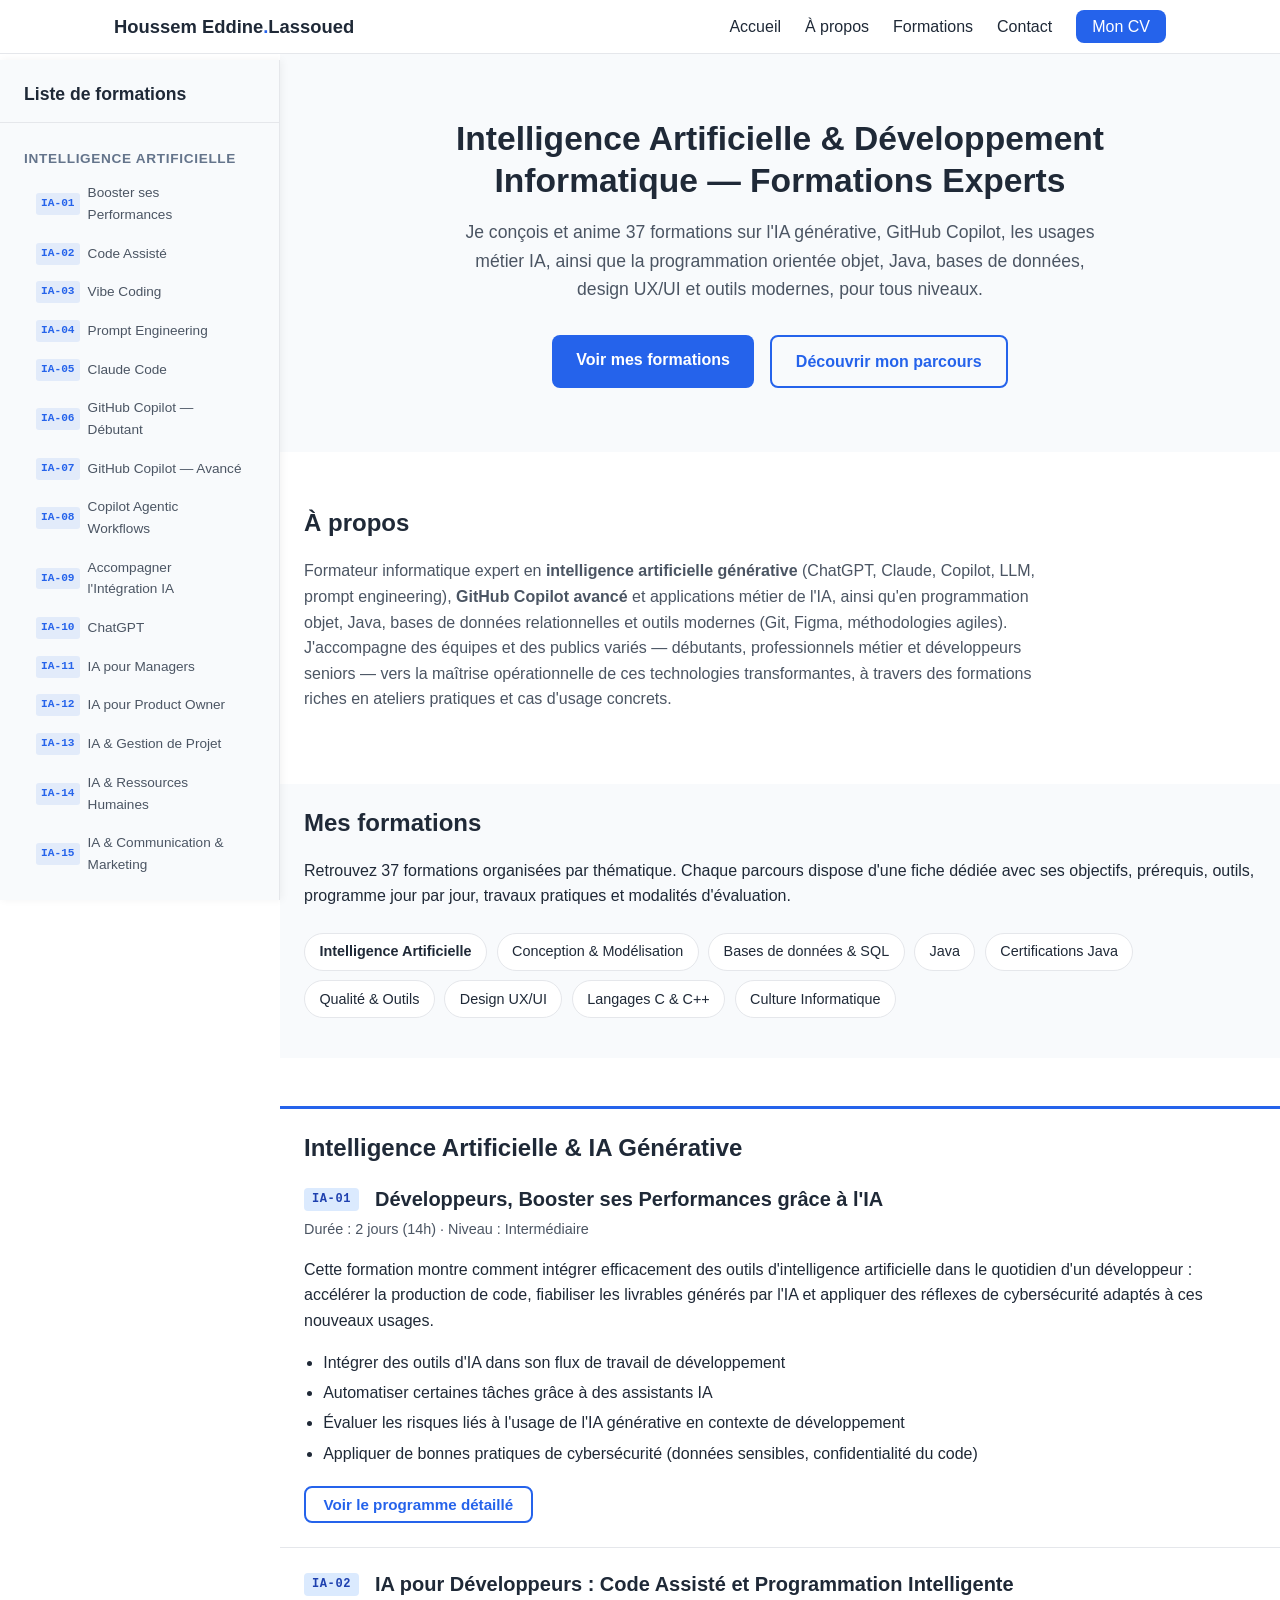
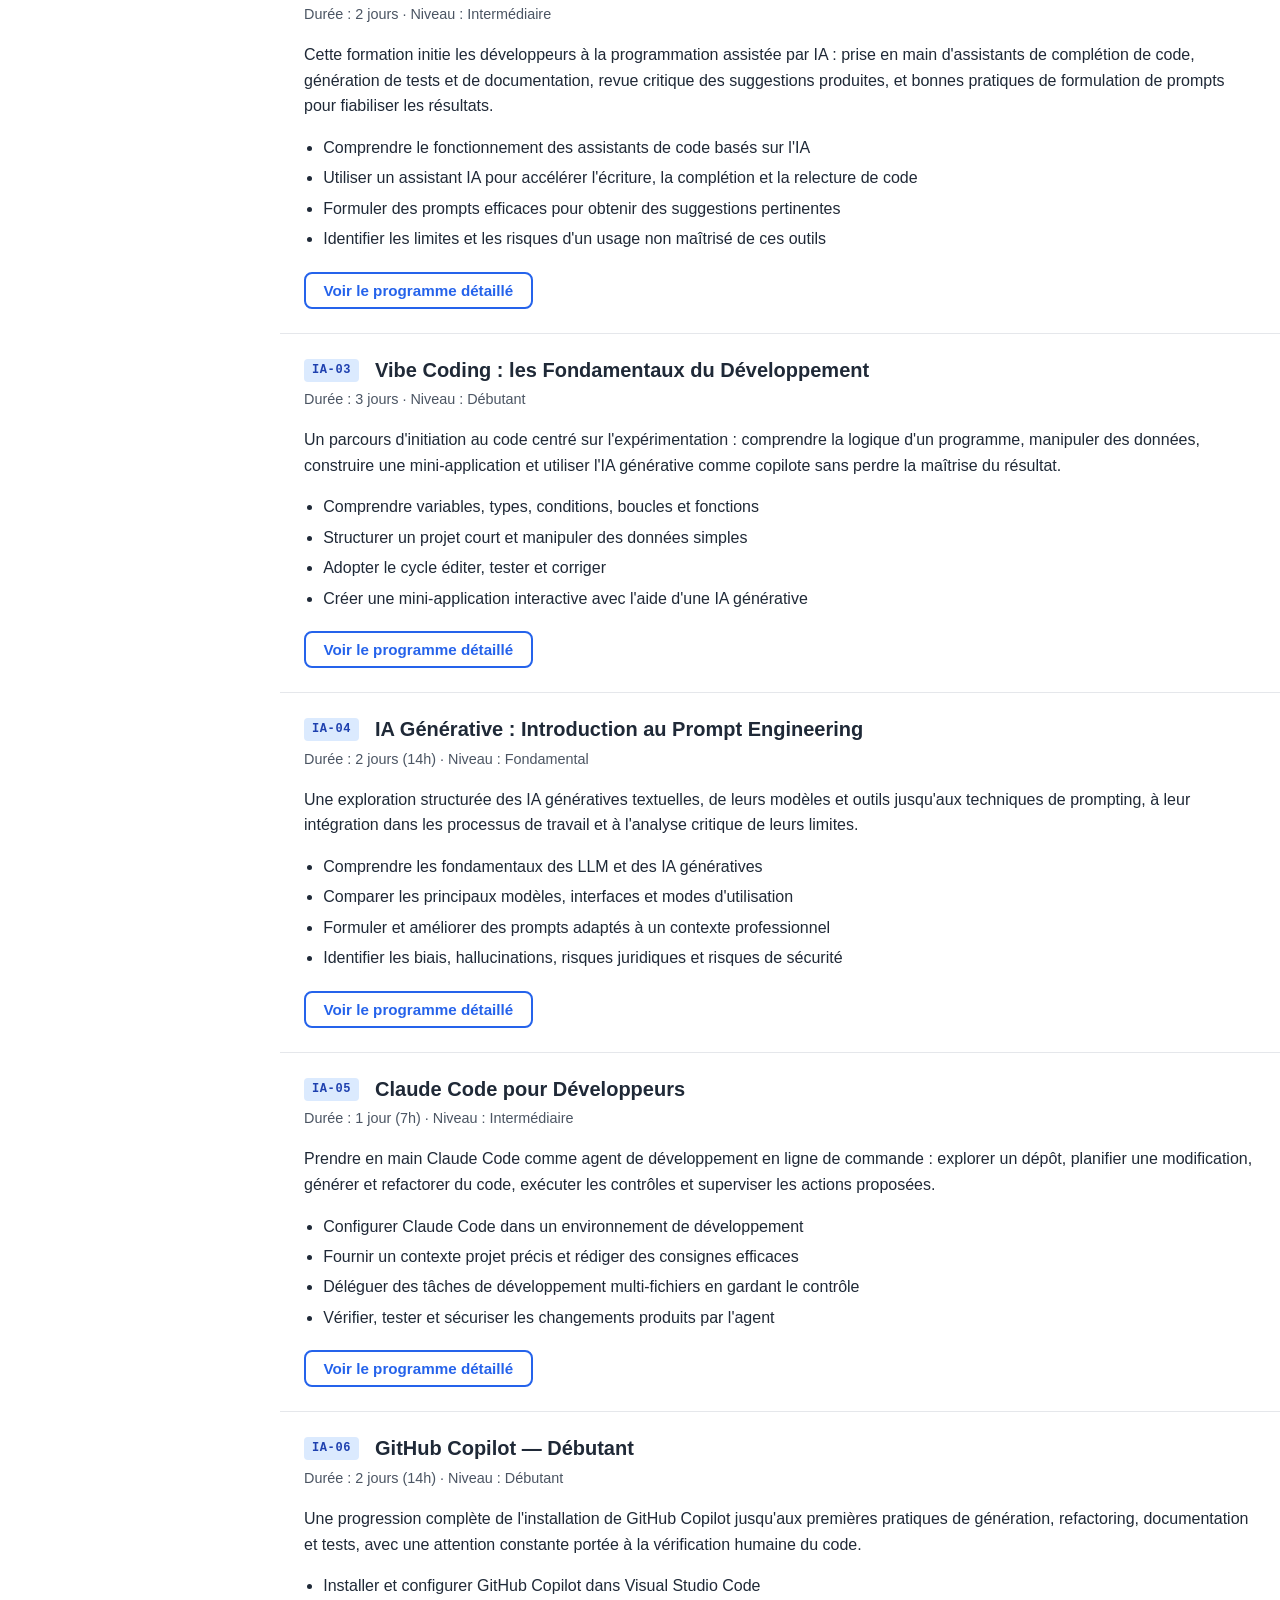
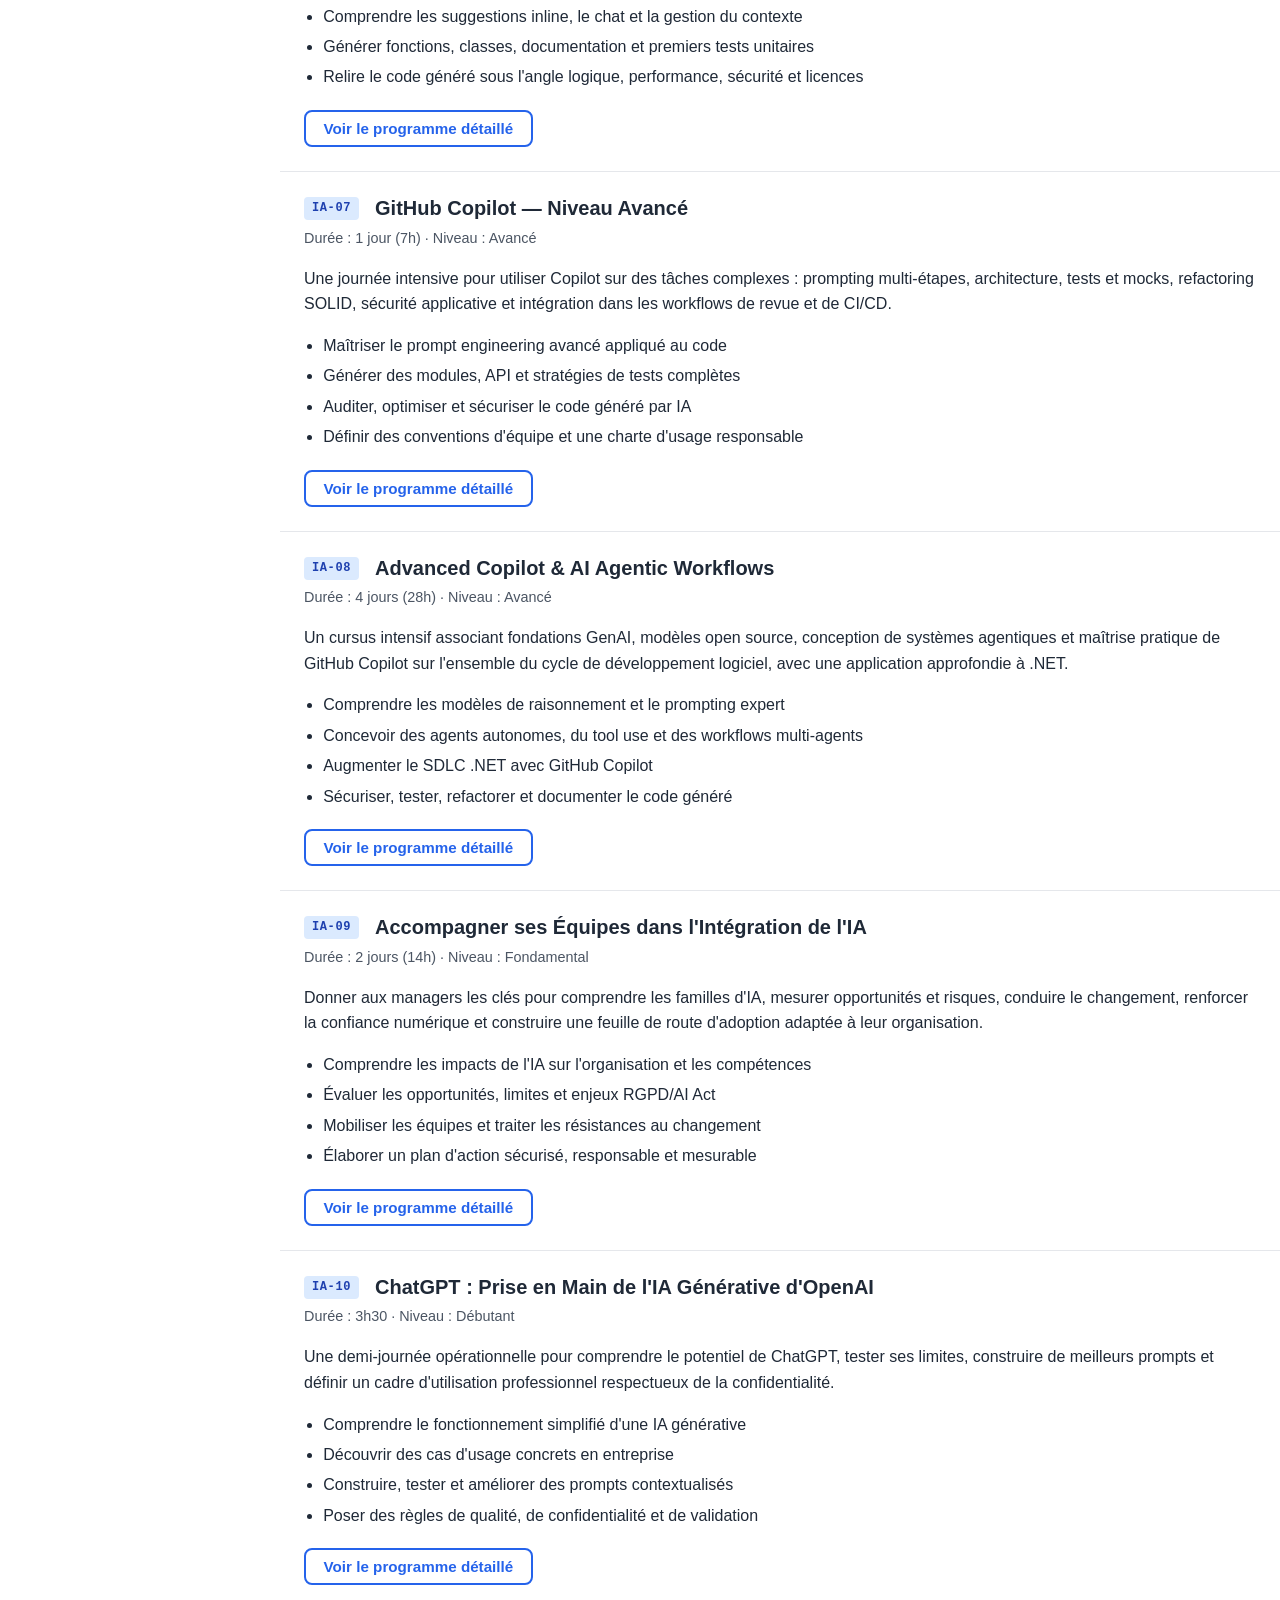
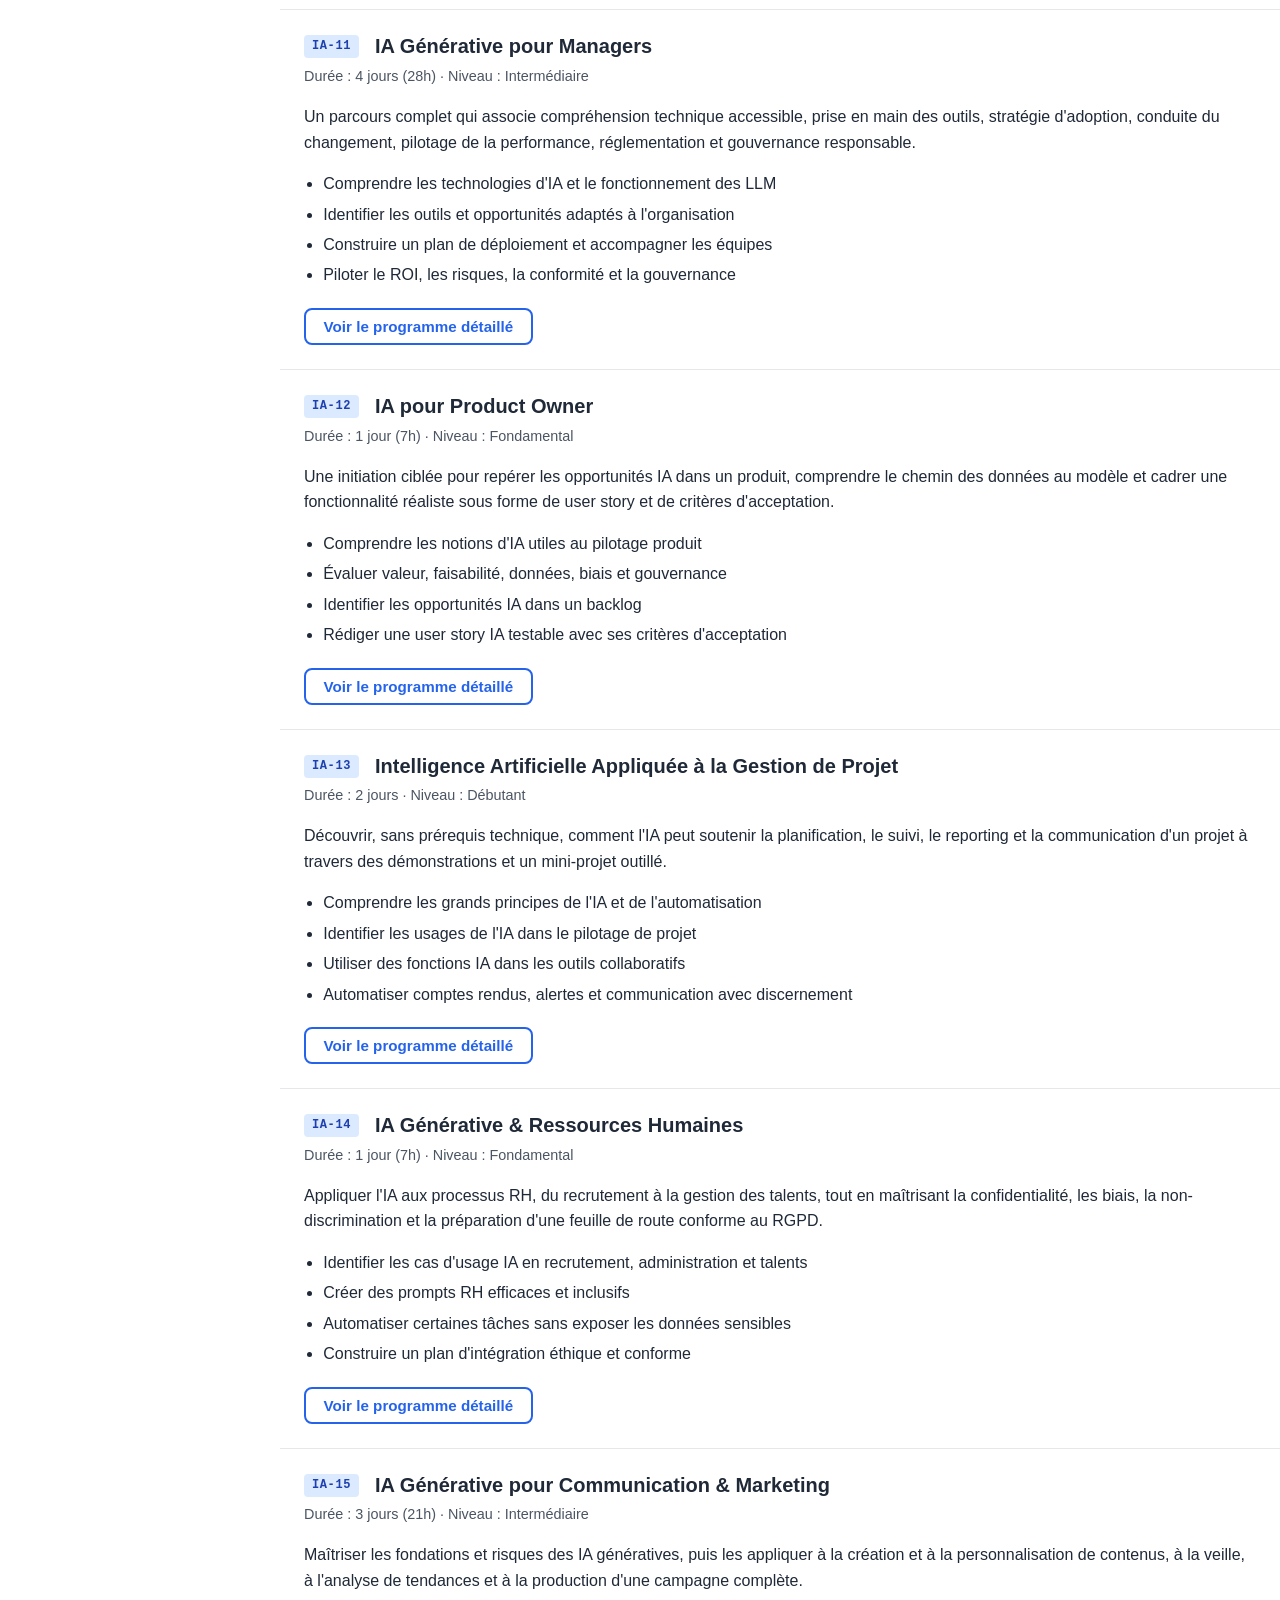
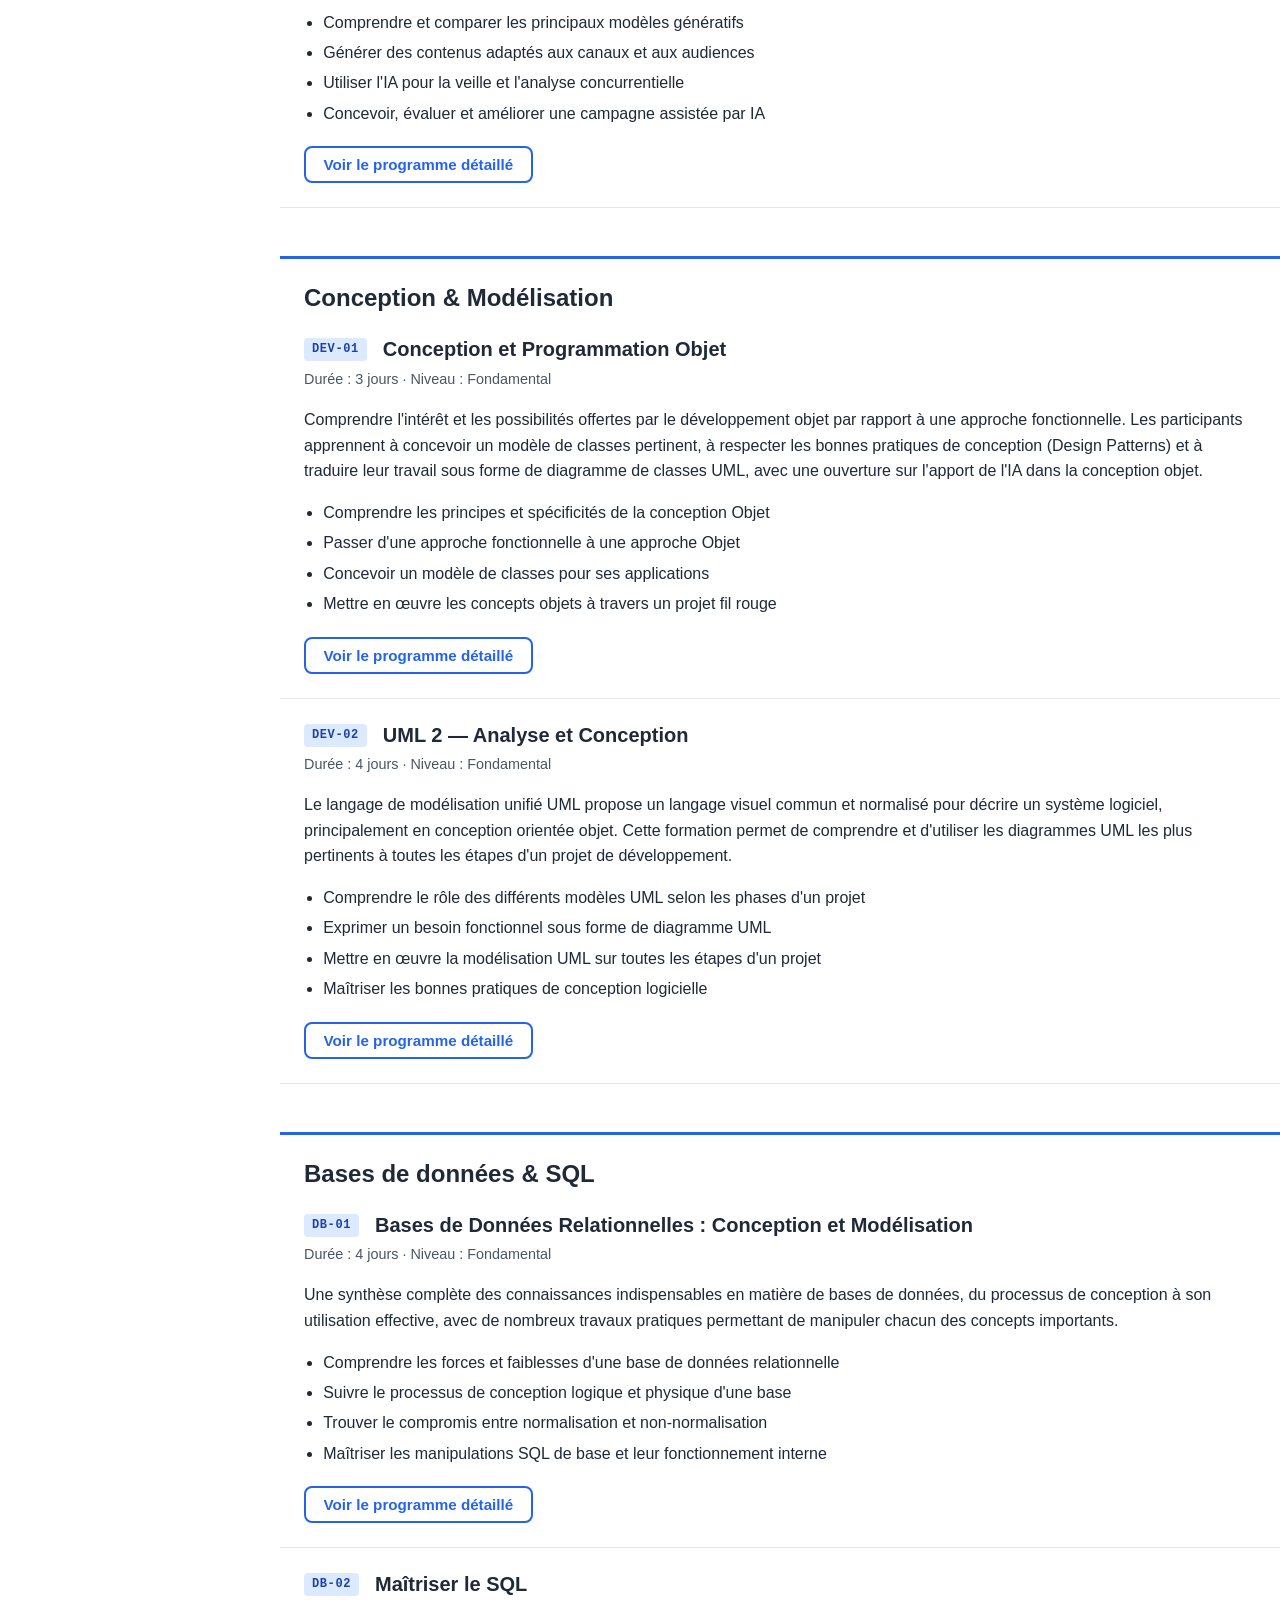
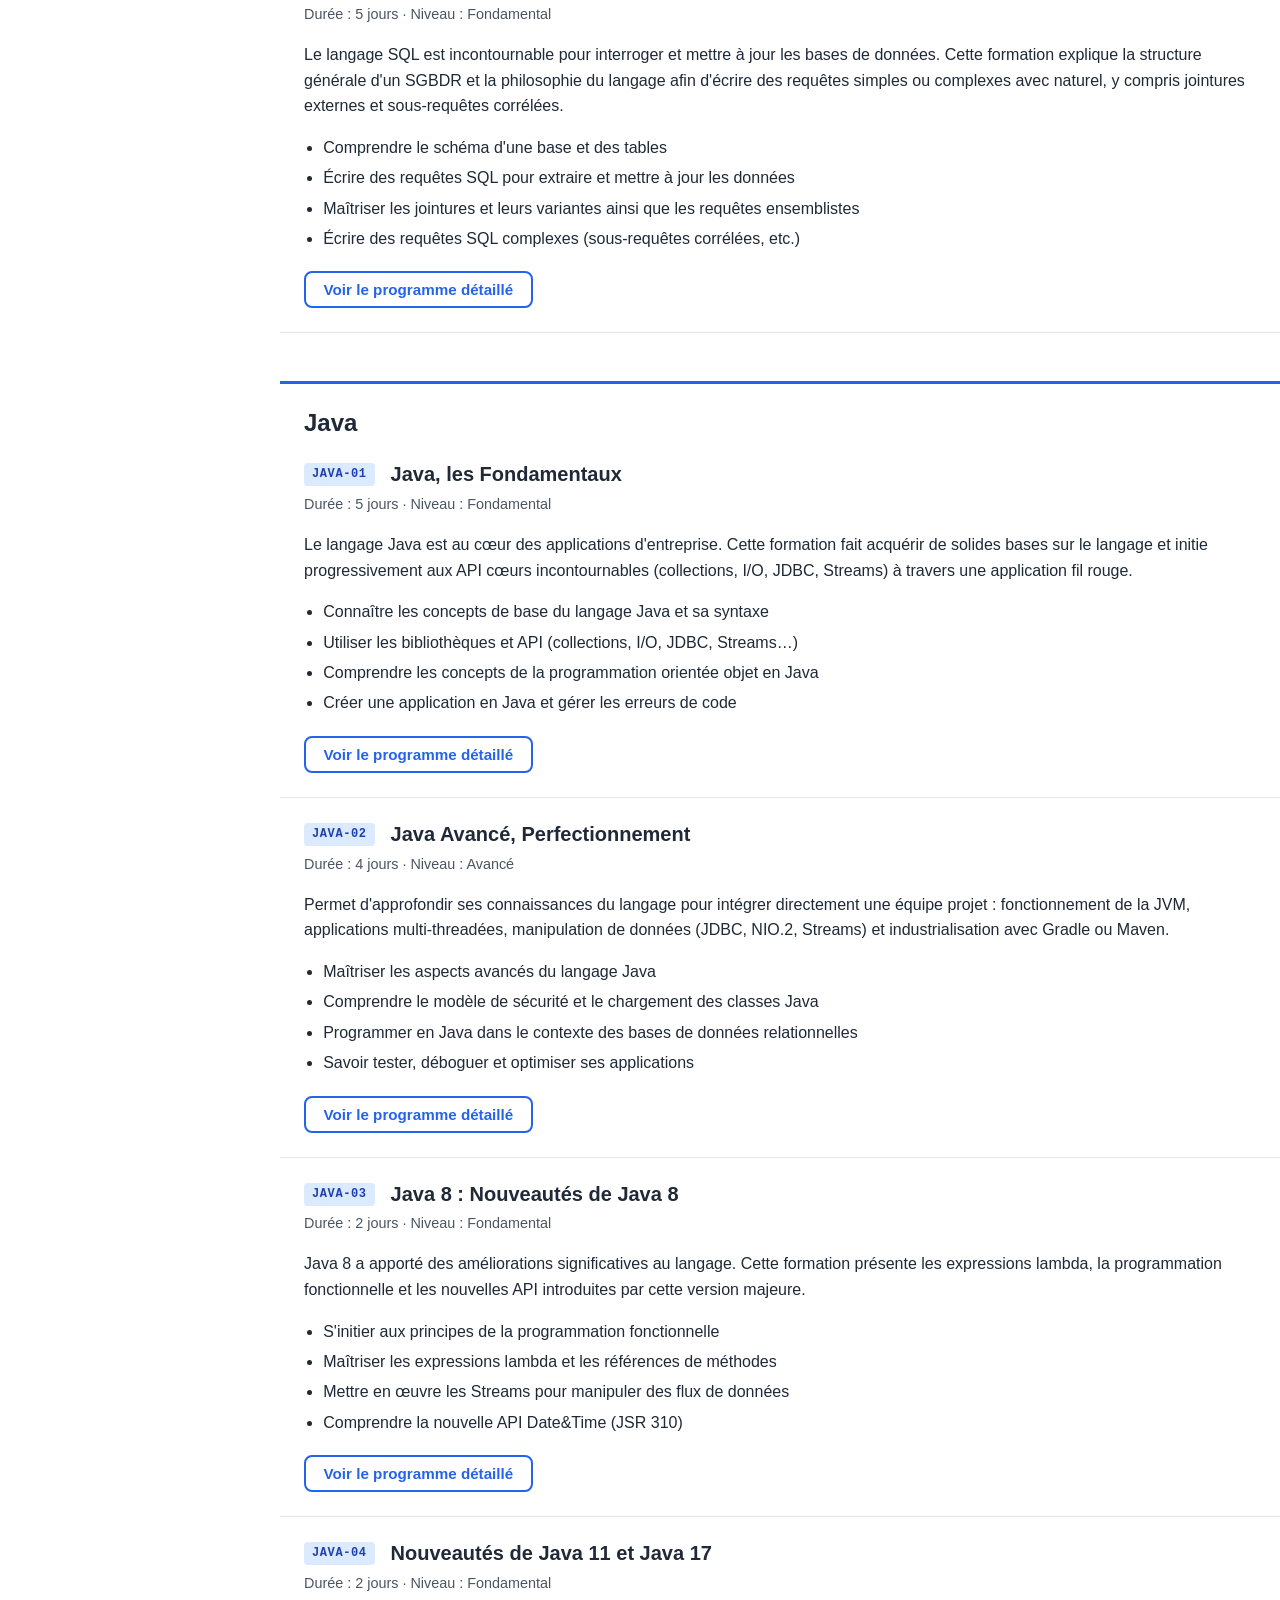
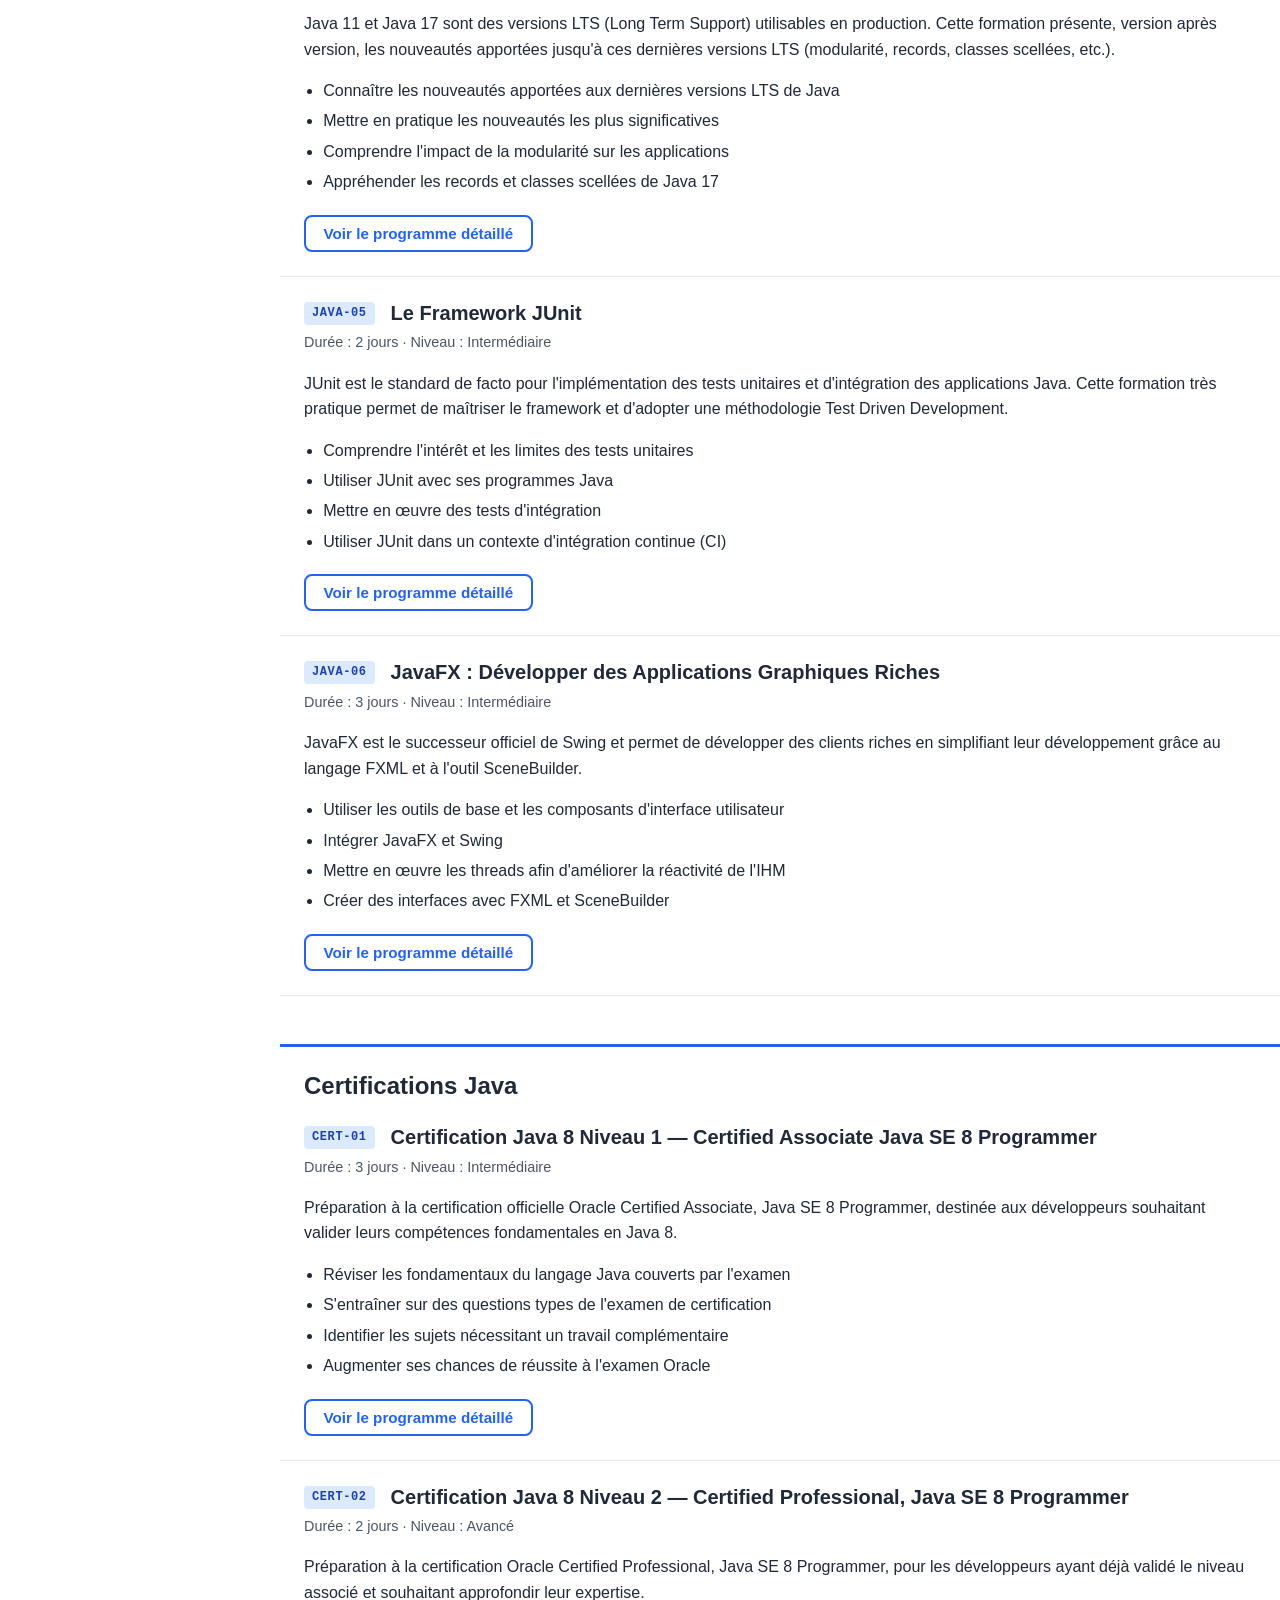
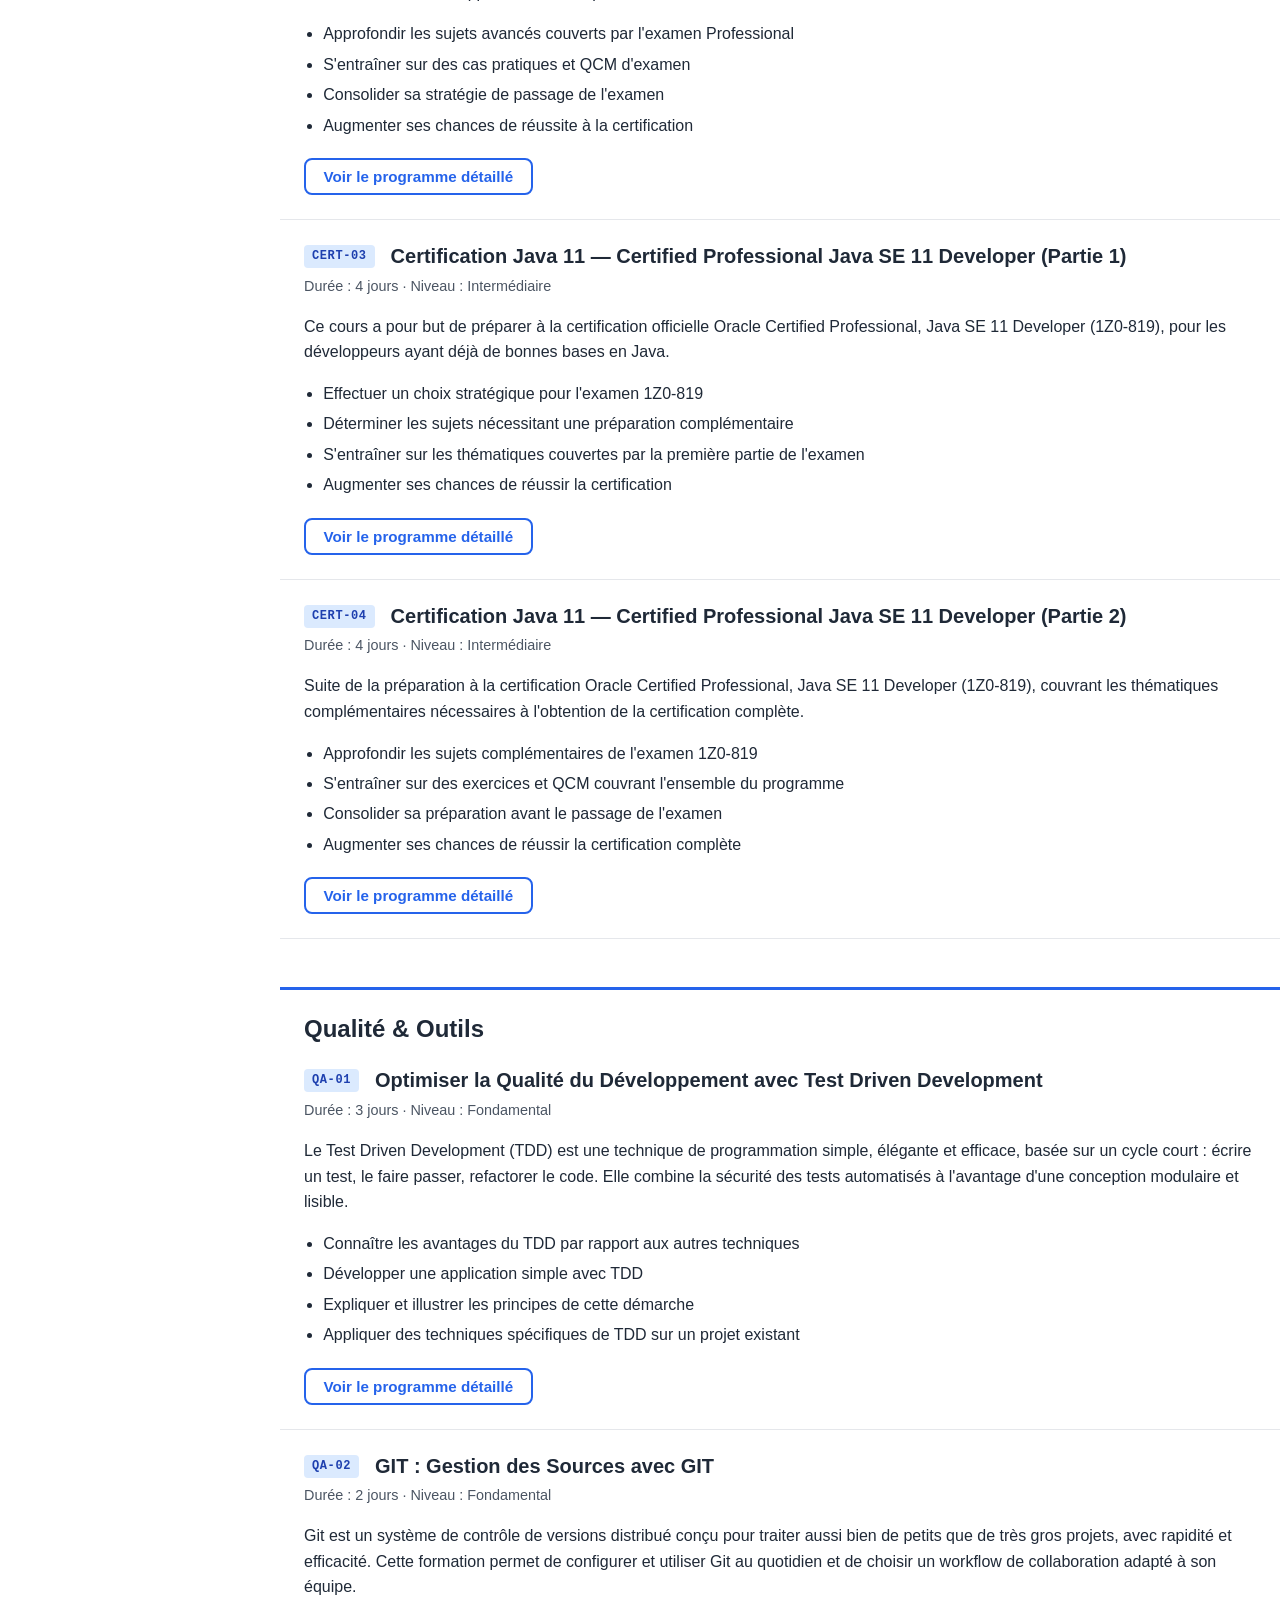
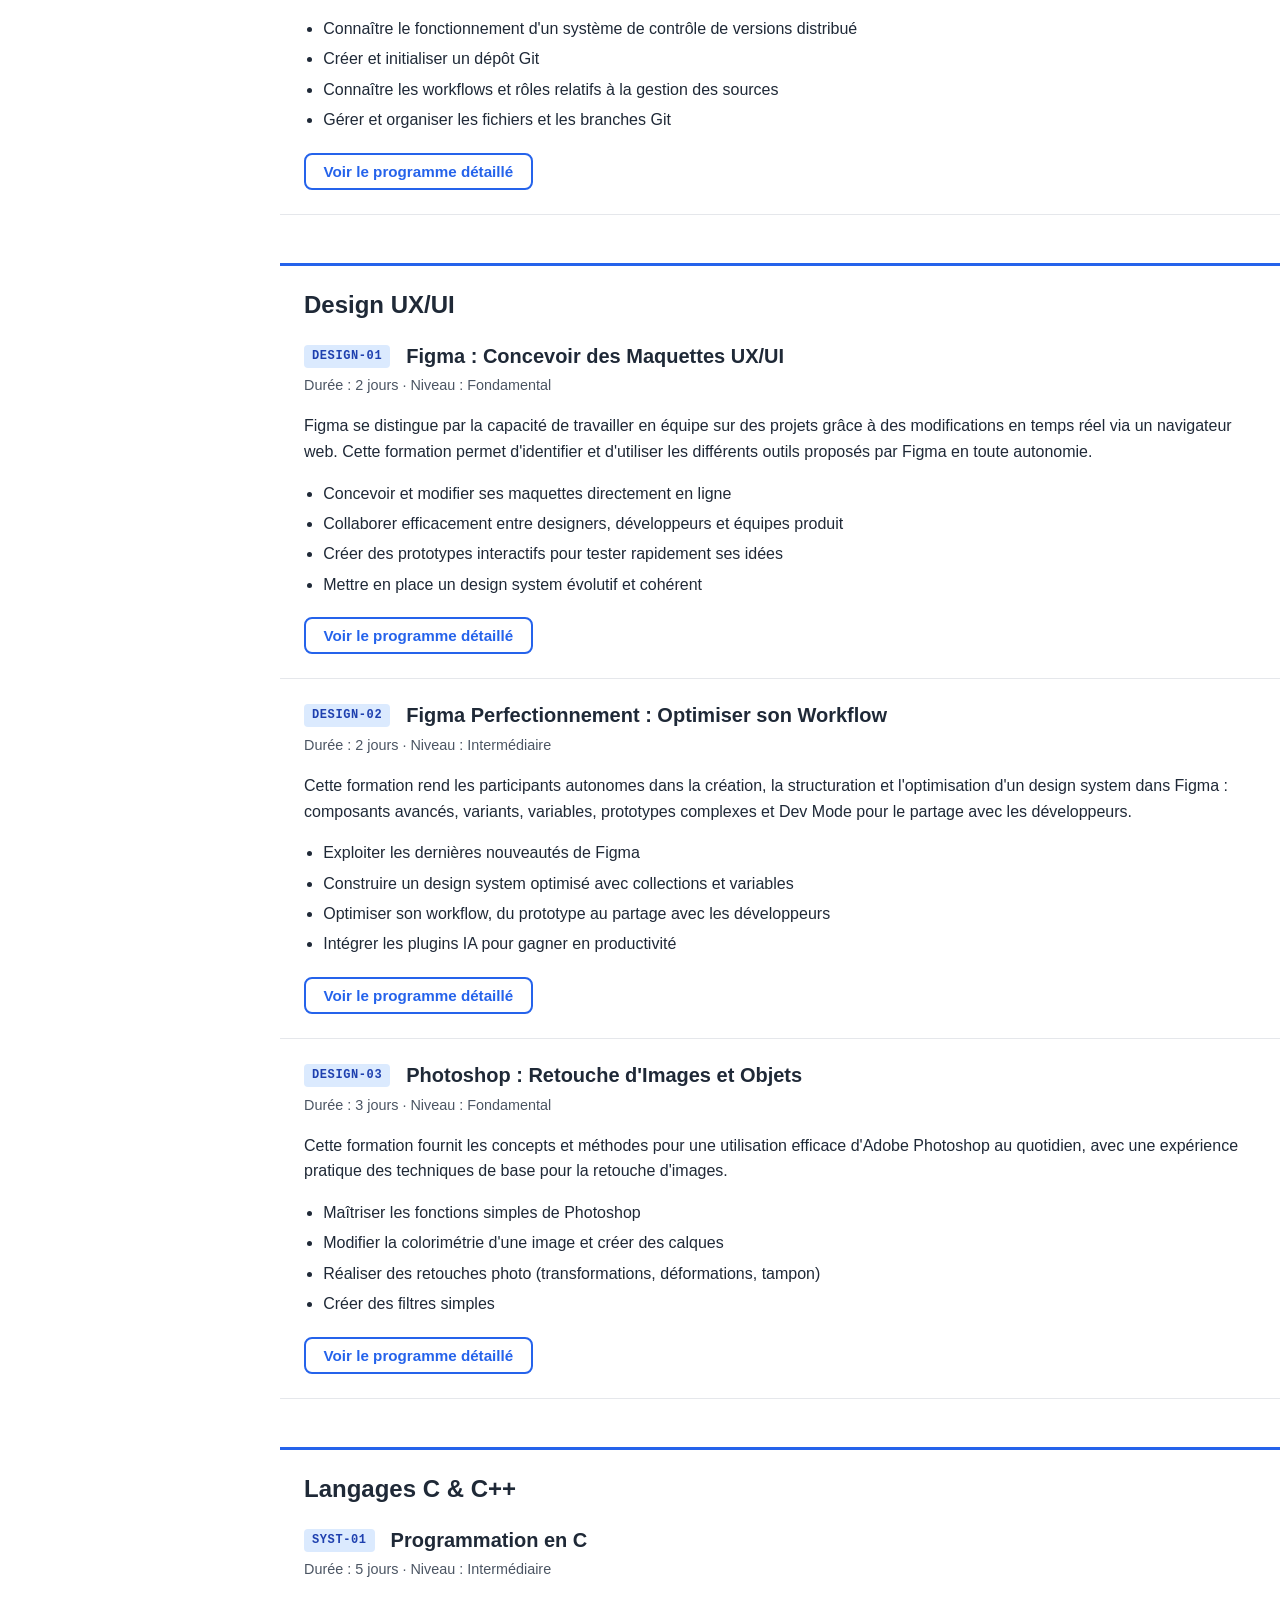
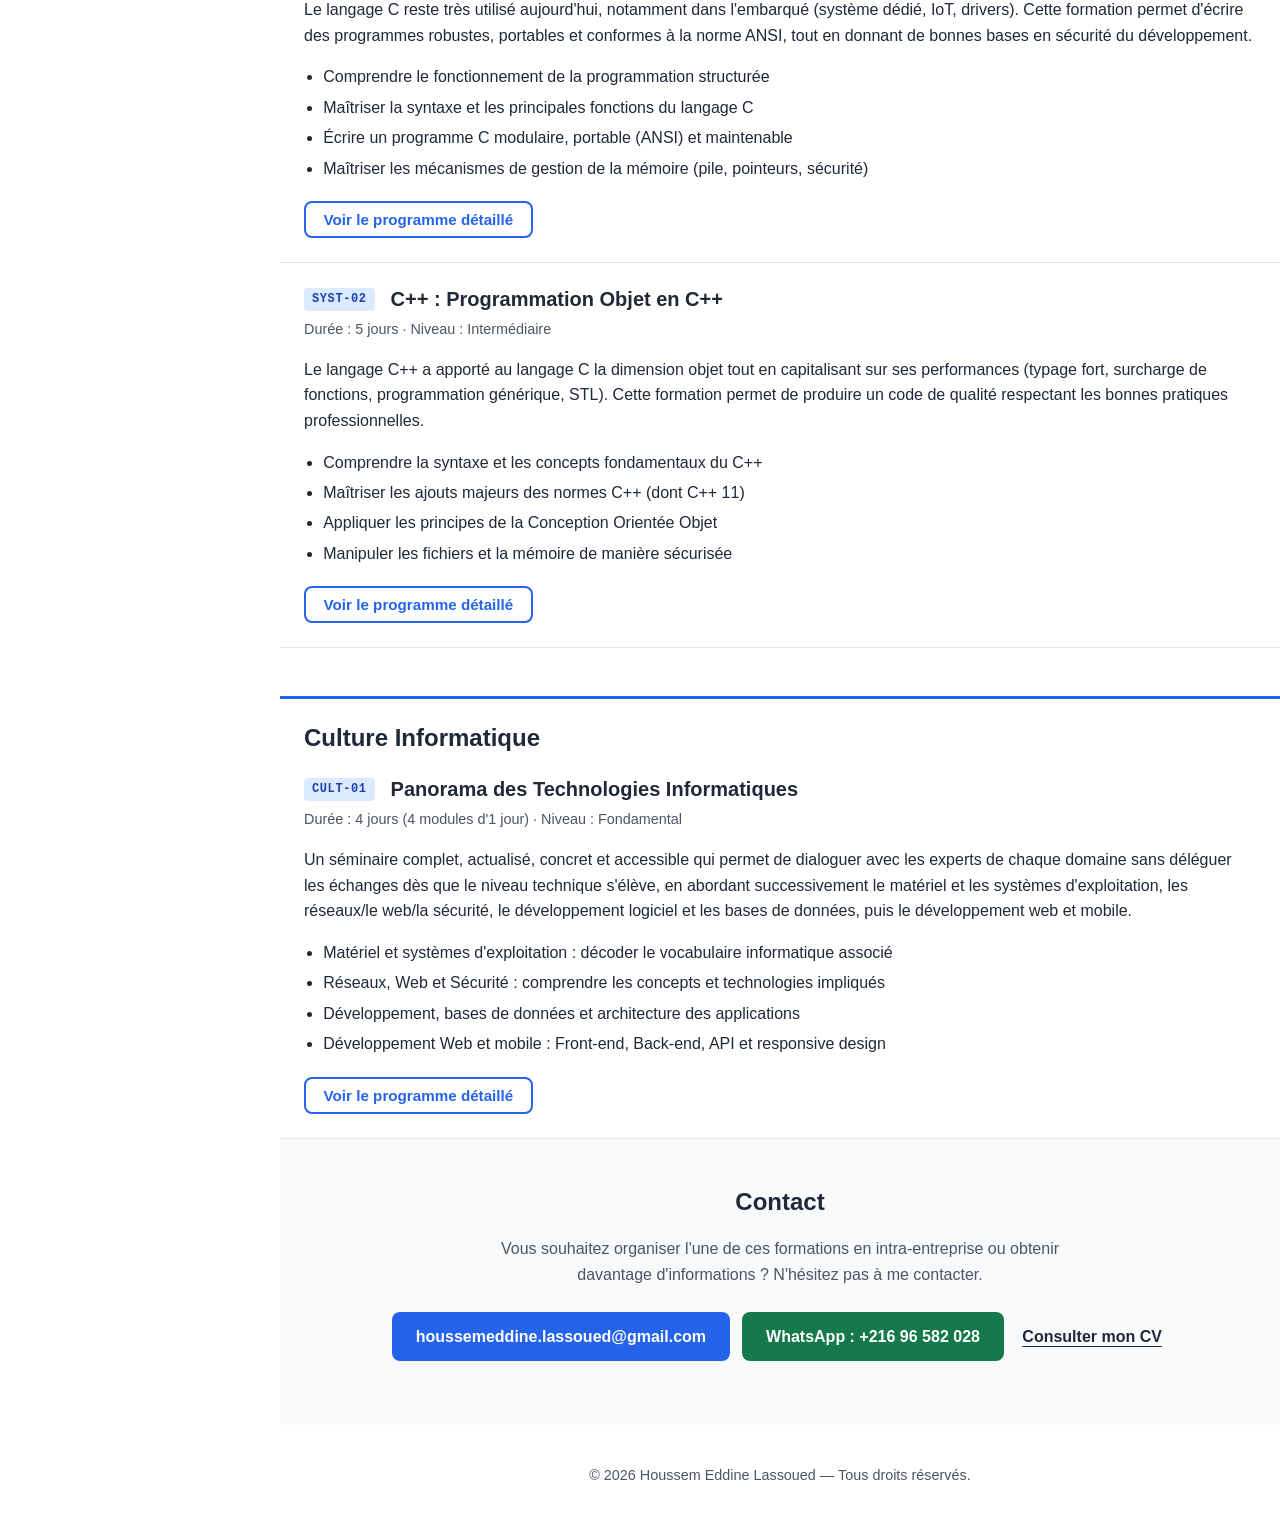
==== commit 39a7bb4a: "Add direct contact details and update branding" ====
--- a/index.html
+++ b/index.html
@@ -746,7 +746,11 @@
       <div class="container">
         <h2>Contact</h2>
         <p>Vous souhaitez organiser l'une de ces formations en intra-entreprise ou obtenir davantage d'informations ? N'hésitez pas à me contacter.</p>
-        <a href="cv.html" class="btn btn-primary">Consulter mon CV</a>
+        <div class="contact-actions">
+          <a href="mailto:houssemeddine.lassoued@gmail.com" class="btn btn-primary">houssemeddine.lassoued@gmail.com</a>
+          <a href="https://wa.me/21696582028" class="btn btn-whatsapp" target="_blank" rel="noopener noreferrer">WhatsApp : +216 96 582 028</a>
+          <a href="cv.html" class="contact-cv-link">Consulter mon CV</a>
+        </div>
       </div>
     </section>
   </main>
--- a/styles.css
+++ b/styles.css
@@ -429,6 +429,44 @@
   max-width: 600px;
   margin: 0 auto 1.5rem;
   color: var(--color-text-light);
+}
+
+.contact-actions {
+  display: flex;
+  align-items: center;
+  justify-content: center;
+  flex-wrap: wrap;
+  gap: 0.75rem;
+}
+
+.btn-whatsapp {
+  color: #fff;
+  background: #16794b;
+}
+
+.btn-whatsapp:hover,
+.btn-whatsapp:focus-visible {
+  color: #fff;
+  background: #11633d;
+}
+
+.contact-cv-link {
+  padding: 0.7rem 0.4rem;
+  color: var(--color-text);
+  font-weight: 700;
+  text-underline-offset: 4px;
+}
+
+@media (max-width: 600px) {
+  .contact-actions {
+    align-items: stretch;
+    flex-direction: column;
+  }
+
+  .contact-actions .btn {
+    width: 100%;
+    overflow-wrap: anywhere;
+  }
 }
 
 /* ===== Footer ===== */
